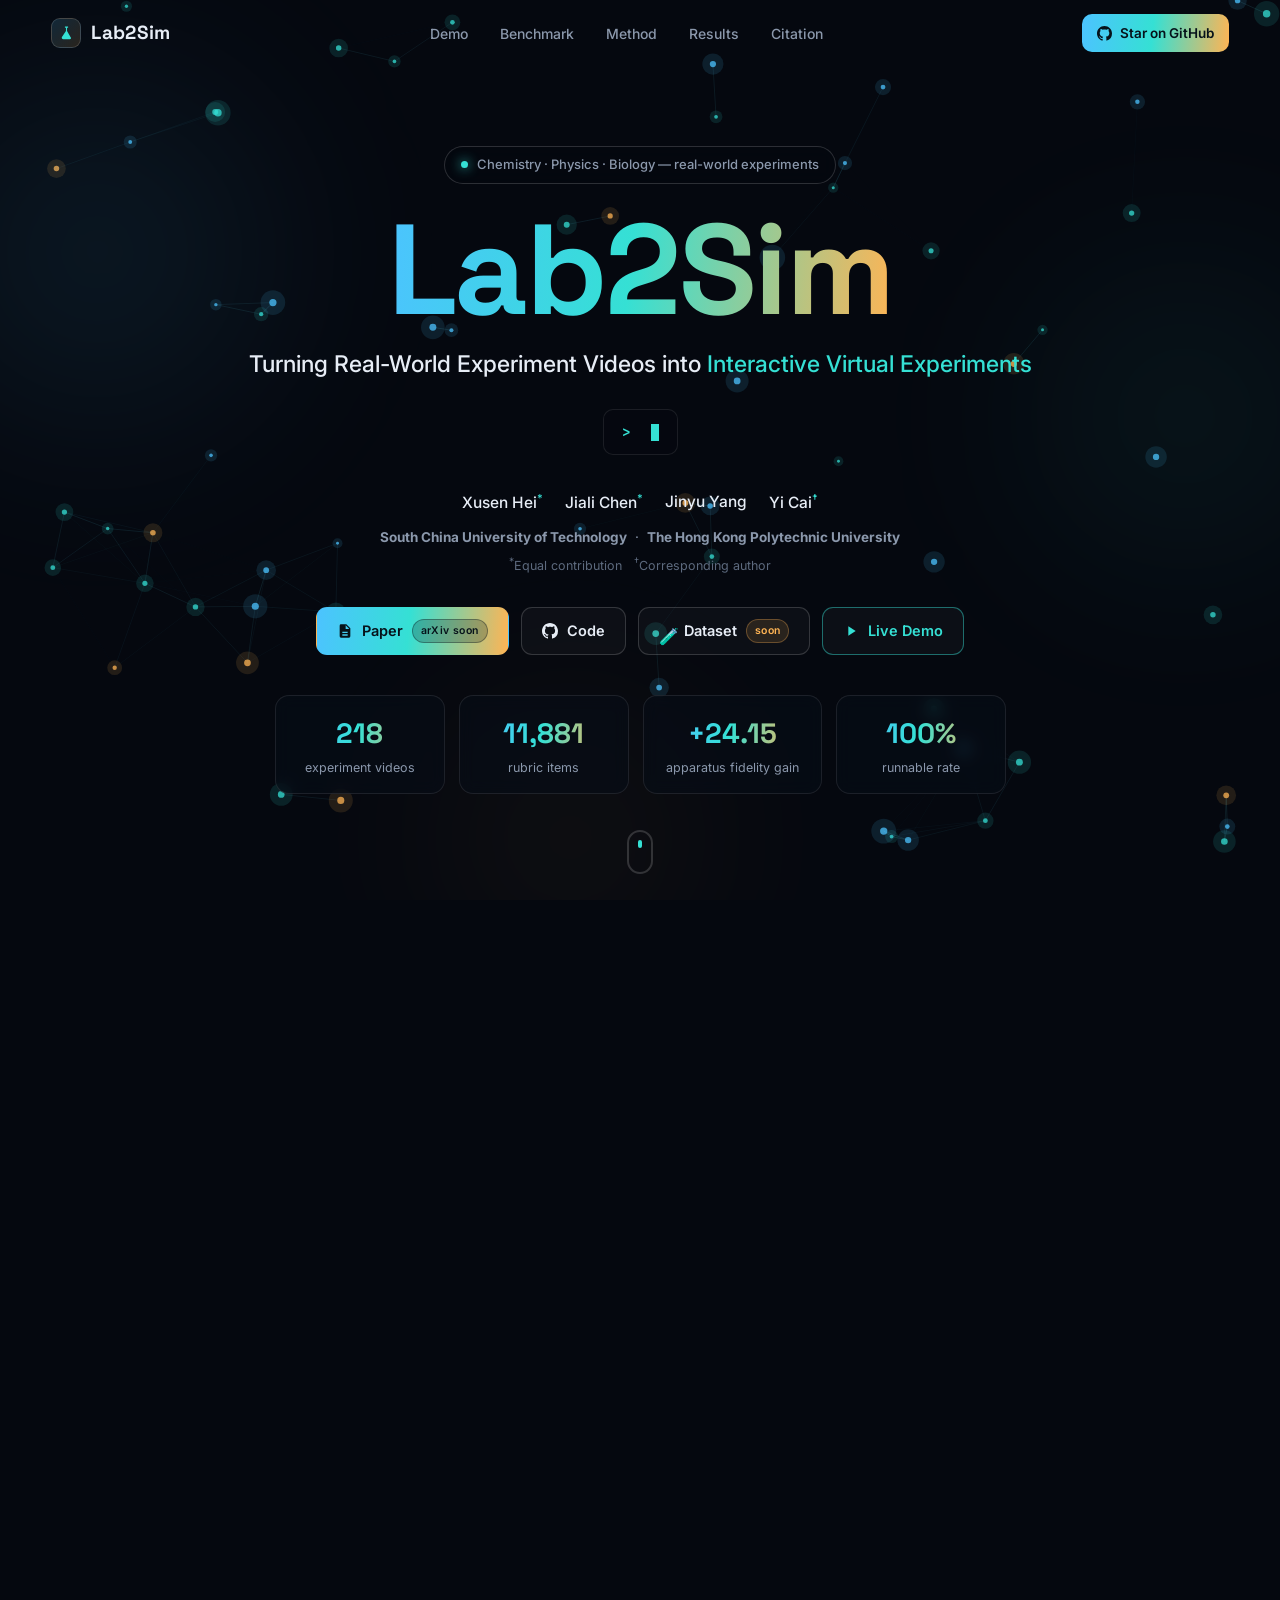
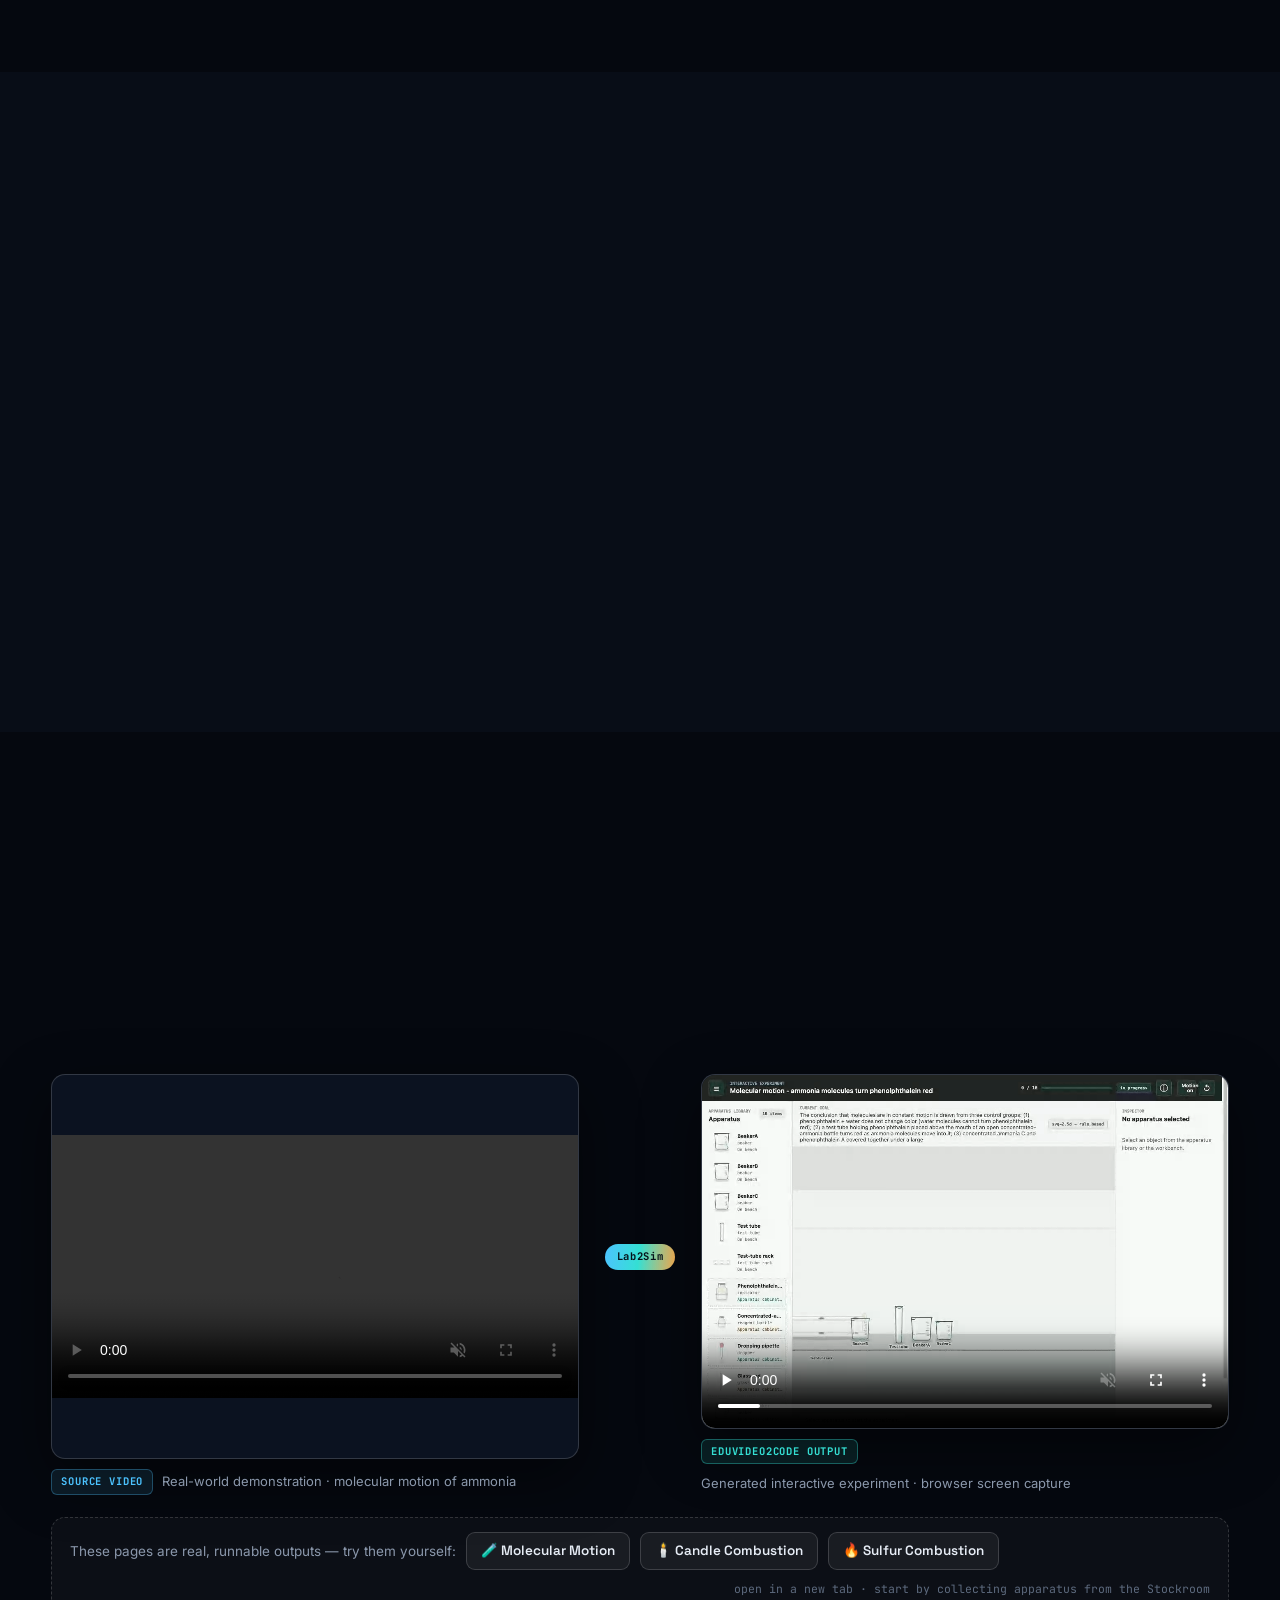
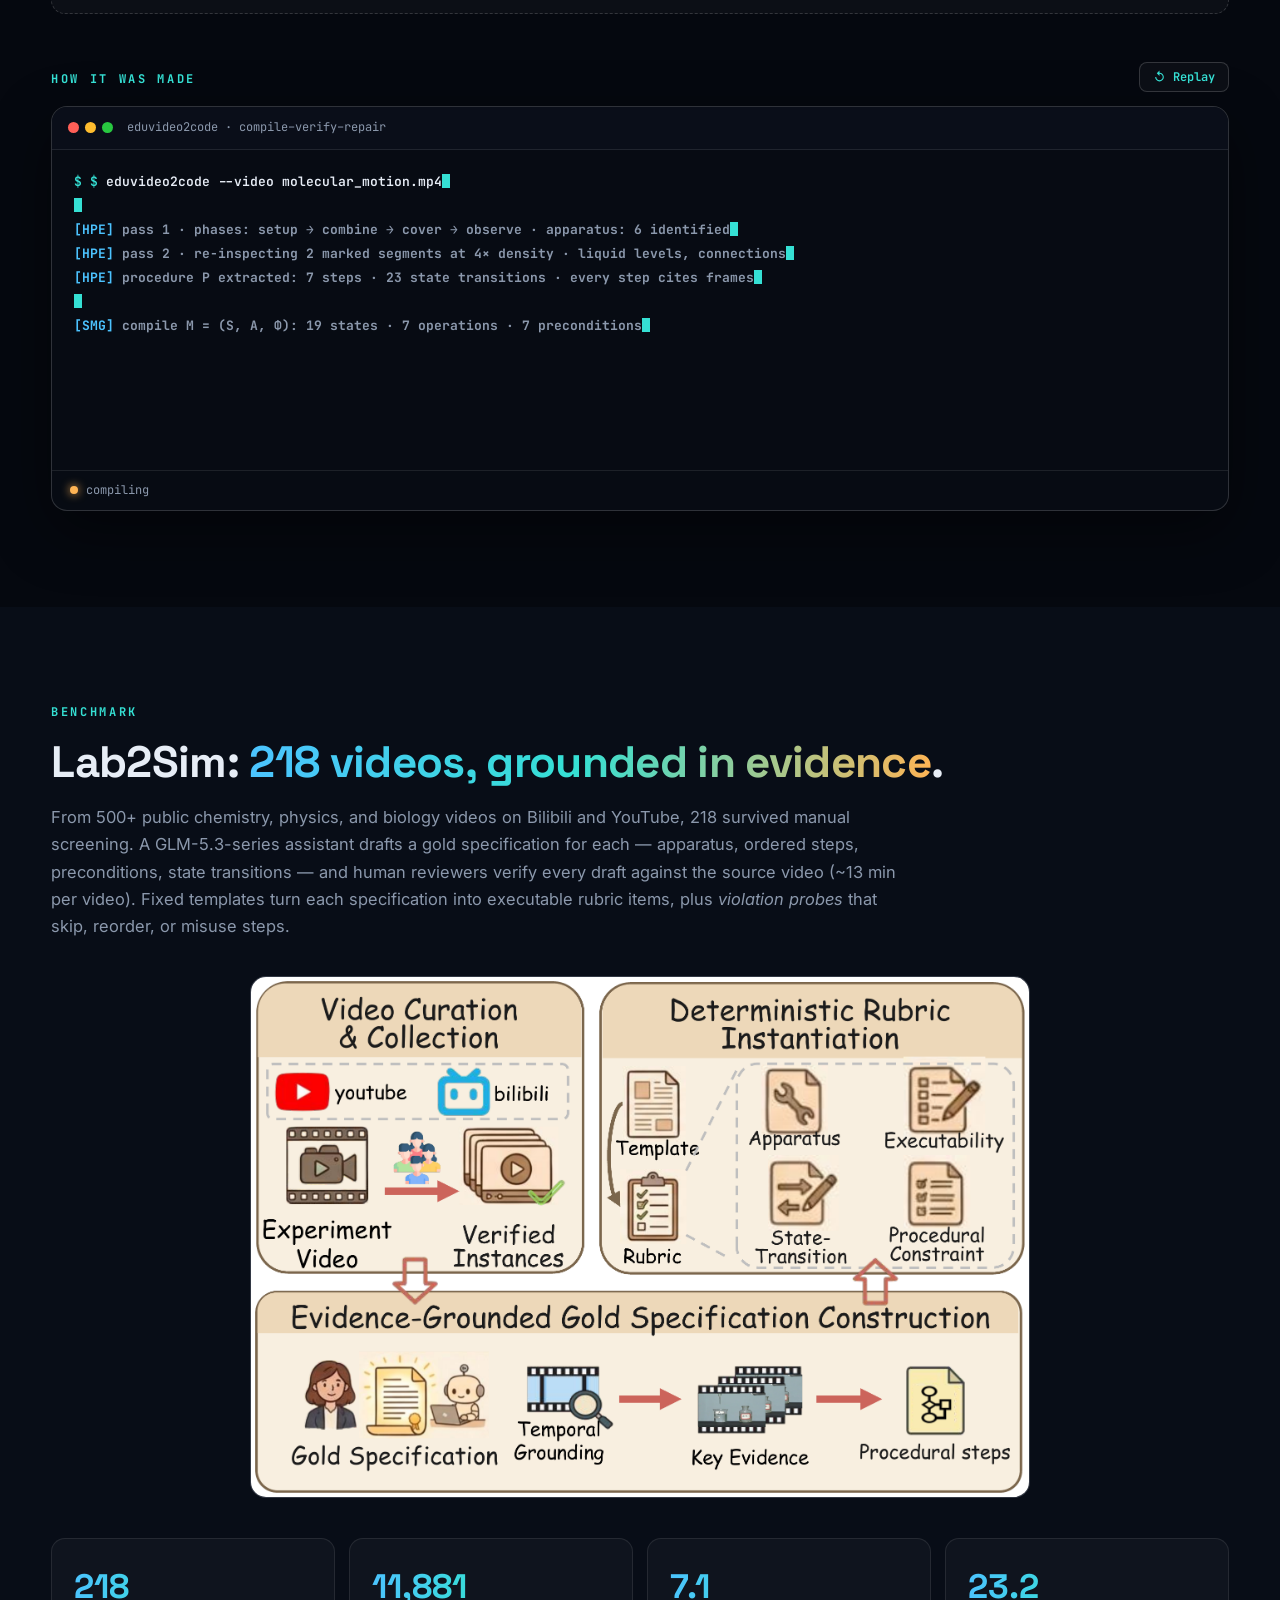
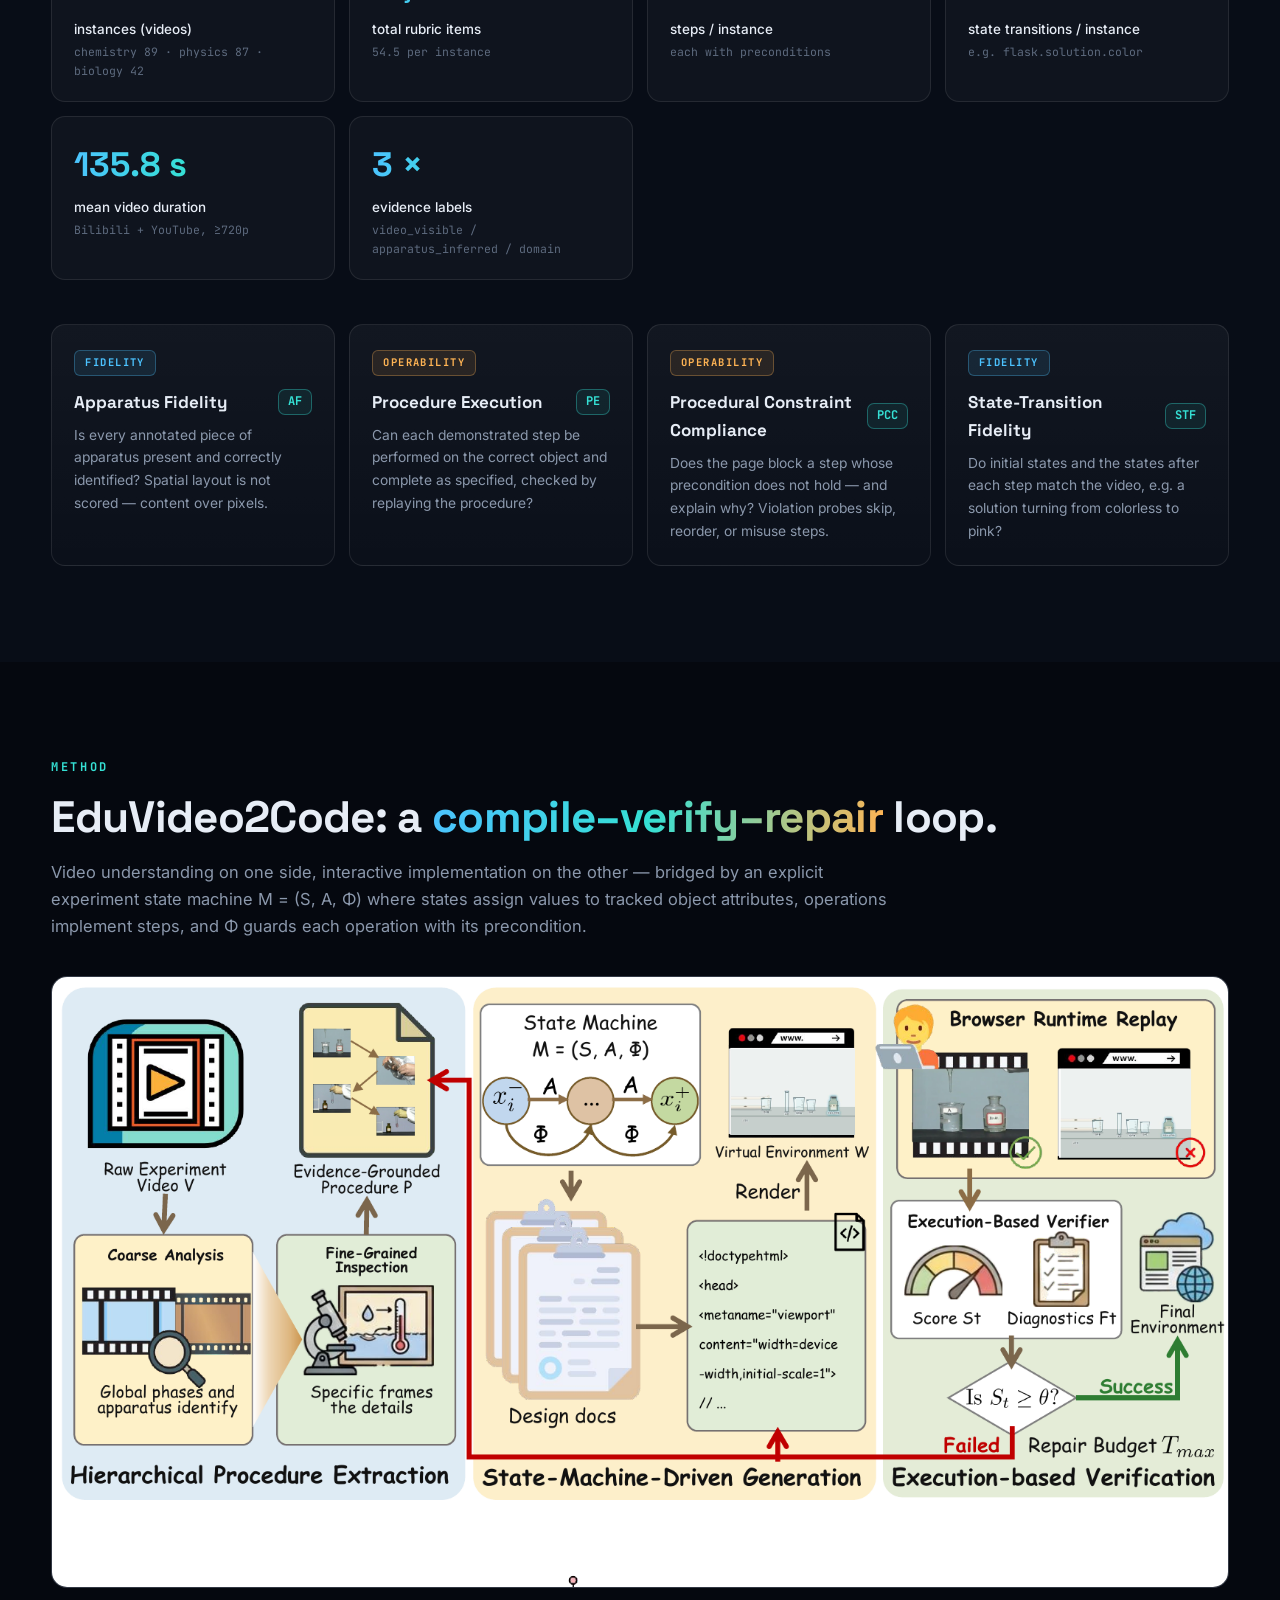
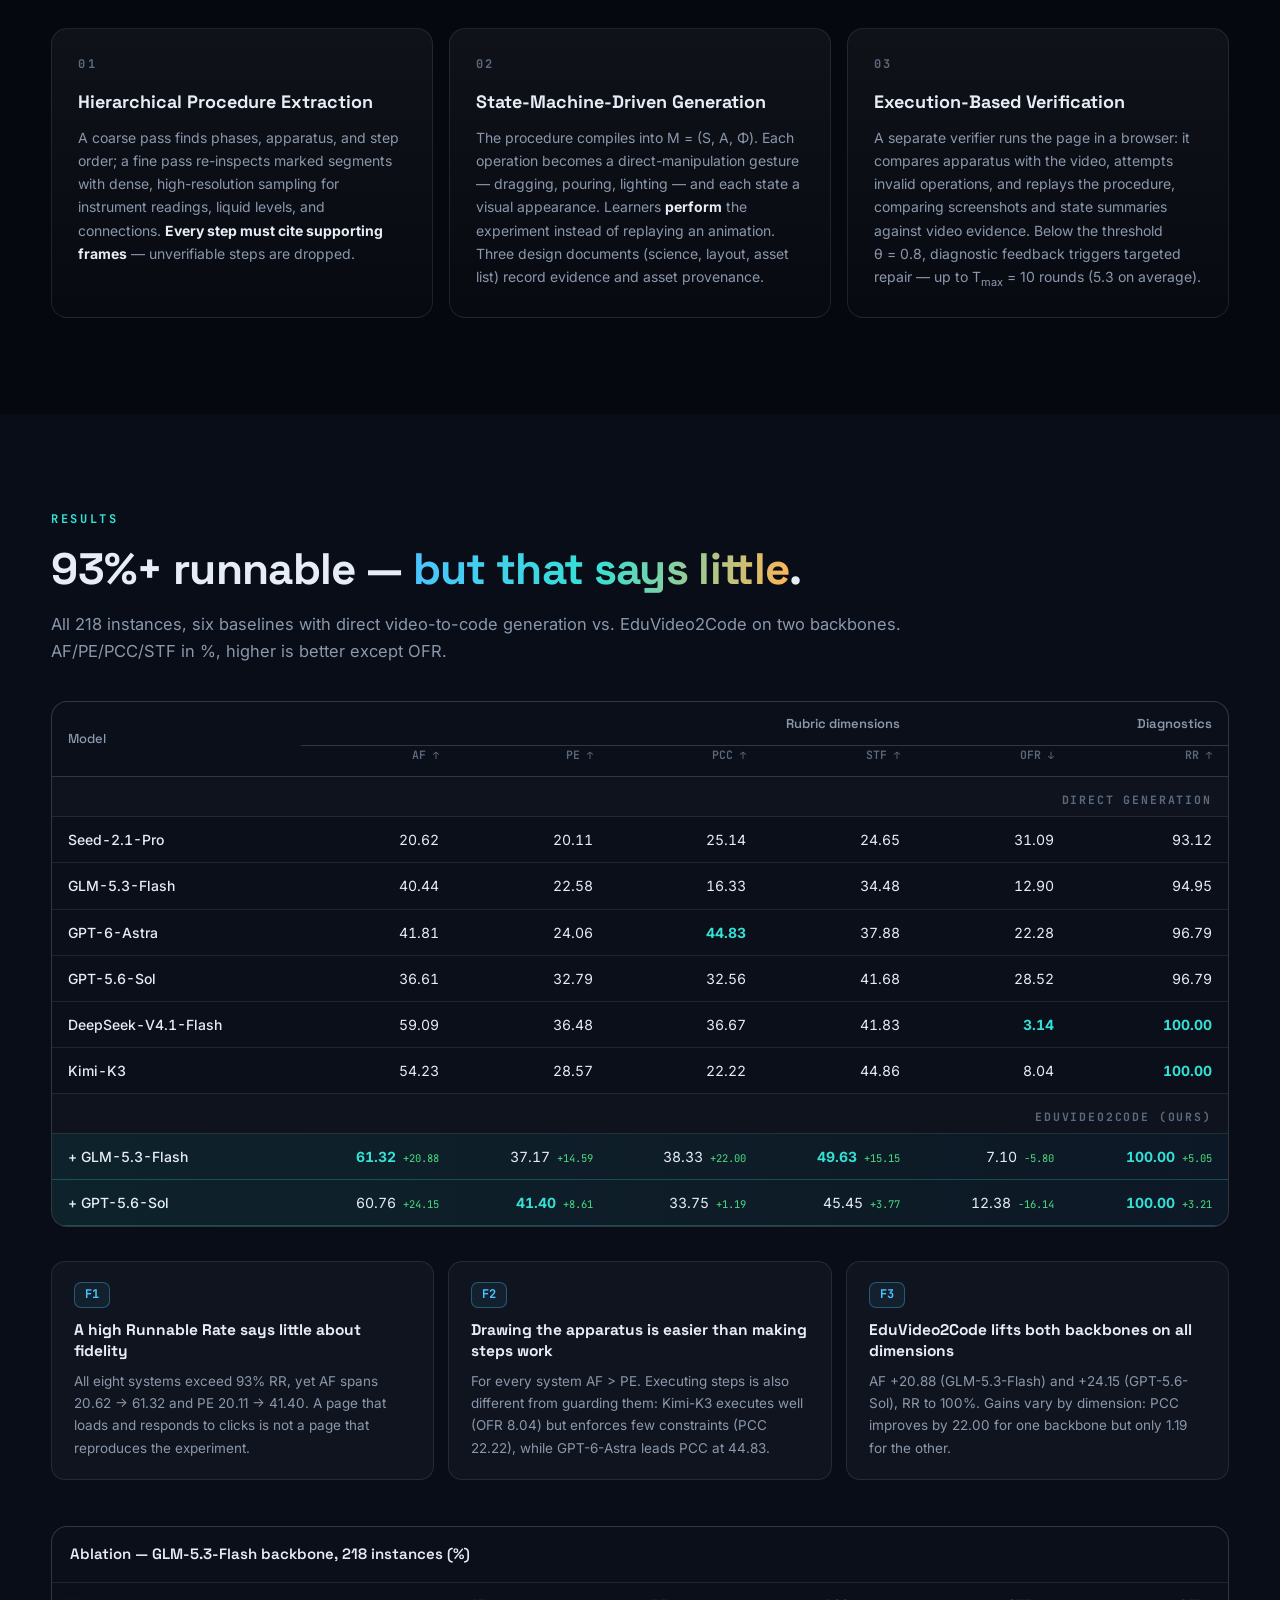
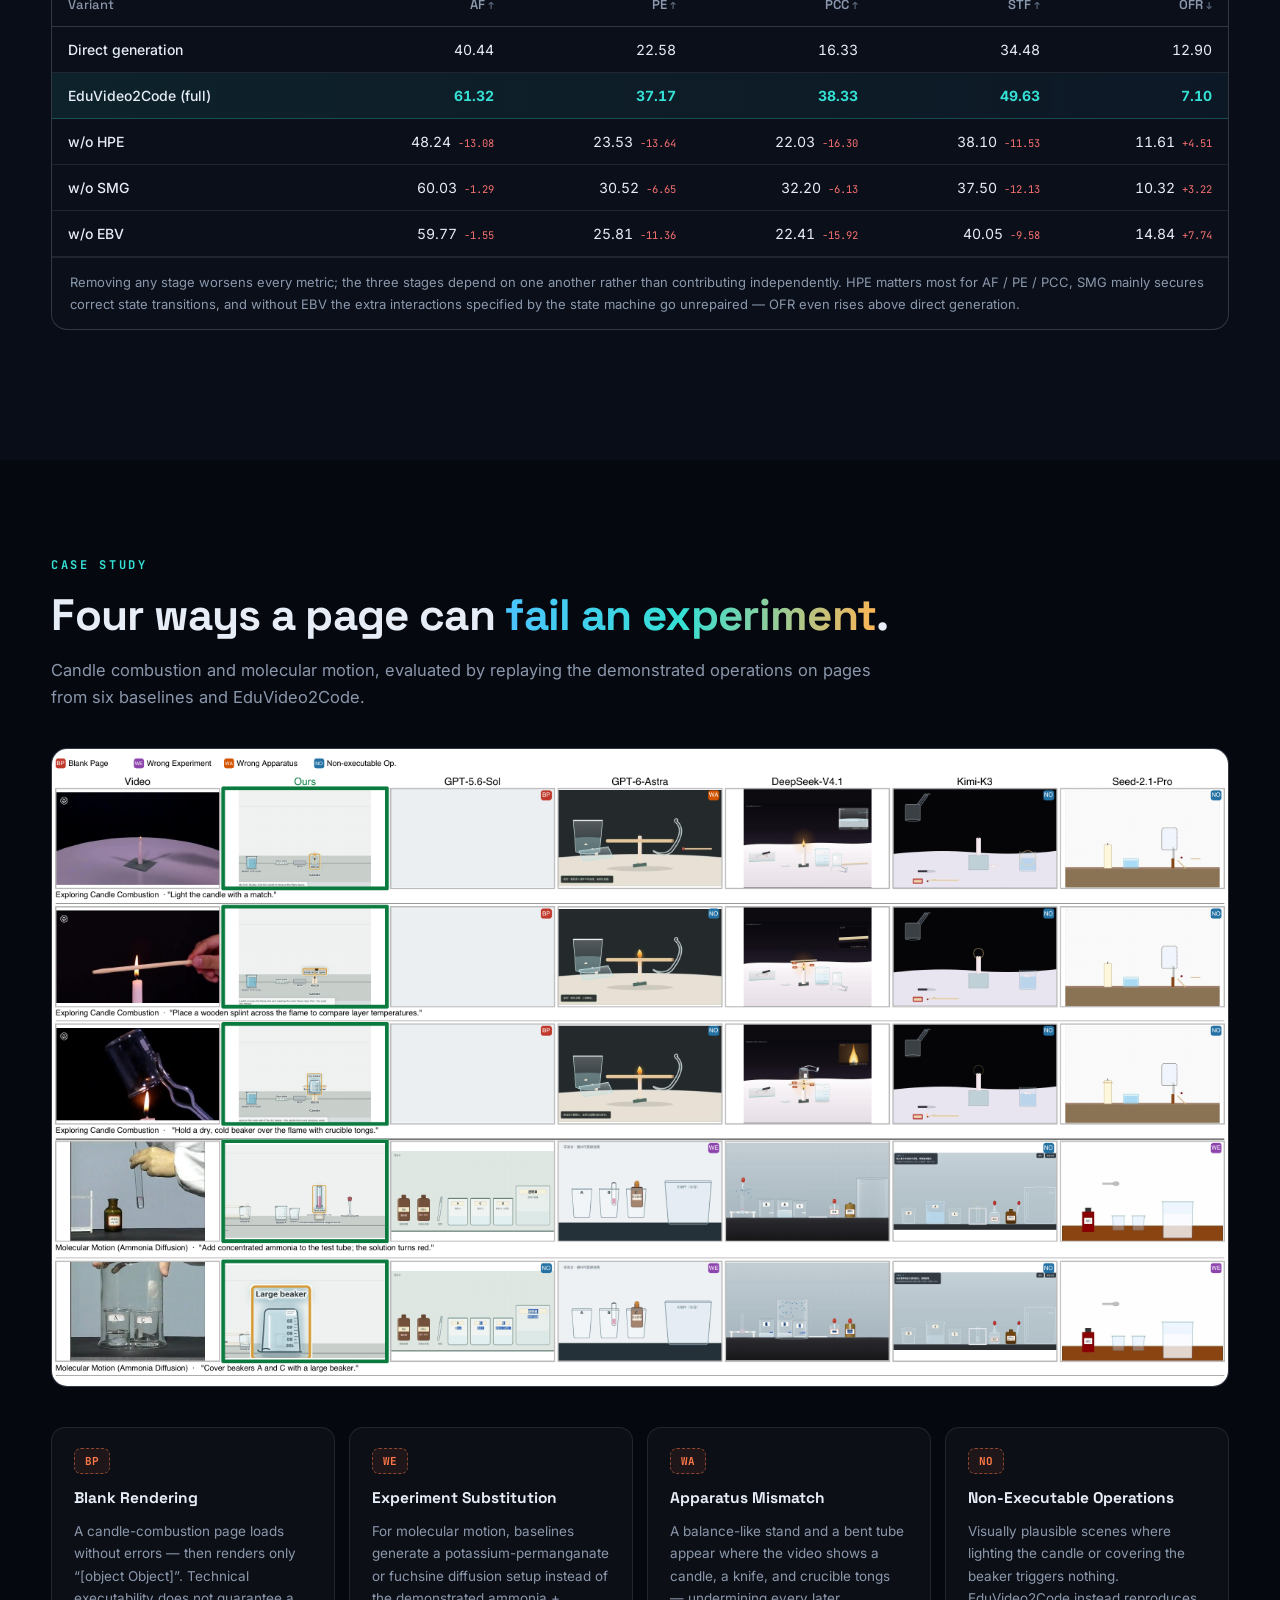
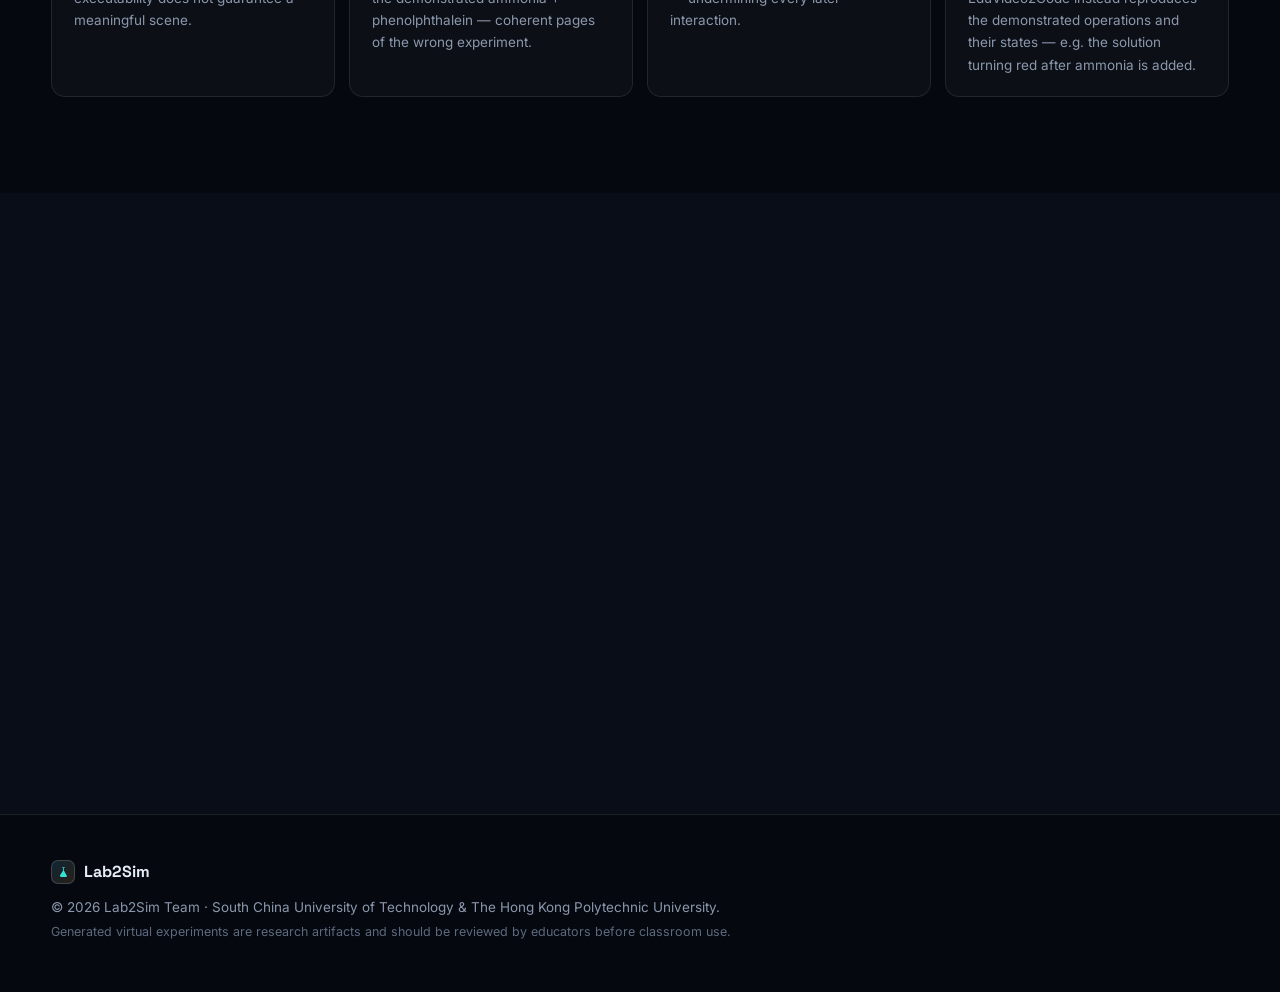
==== index.html @ 97305145 "Publish Lab2Sim project page" ====
<!DOCTYPE html>
<html lang="en">
<head>
  <meta charset="UTF-8" />
  <meta name="viewport" content="width=device-width, initial-scale=1.0" />
  <title>Lab2Sim: Turning Real-World Experiment Videos into Interactive Virtual Experiments</title>
  <meta name="description" content="Lab2Sim is a benchmark of 218 science experiment videos with evidence-grounded specifications and 11,881 rubric items. EduVideo2Code turns videos into interactive virtual experiments through hierarchical procedure extraction, state-machine-driven generation, and execution-based verification." />
  <meta property="og:title" content="Lab2Sim: Turning Real-World Experiment Videos into Interactive Virtual Experiments" />
  <meta property="og:description" content="From watching to doing: compile experiment videos into interactive virtual experiments." />
  <meta property="og:image" content="static/images/teaser.png" />
  <meta name="theme-color" content="#05080f" />
  <link rel="icon" href="data:image/svg+xml,%3Csvg xmlns='http://www.w3.org/2000/svg' viewBox='0 0 32 32'%3E%3Cpath fill='%2335e0d4' d='M13 3h6v2h-2v6.2l7.6 13.4A3 3 0 0 1 22 27H10a3 3 0 0 1-2.6-4.4L15 11.2V5h-2V3z'/%3E%3Ccircle cx='12.5' cy='21' r='1.6' fill='%23101420'/%3E%3Ccircle cx='18' cy='23' r='1.2' fill='%23101420'/%3E%3Ccircle cx='16' cy='18.5' r='.9' fill='%23101420'/%3E%3C/svg%3E" />
  <link rel="preconnect" href="https://fonts.googleapis.com" />
  <link rel="preconnect" href="https://fonts.gstatic.com" crossorigin />
  <link href="https://fonts.googleapis.com/css2?family=Inter:wght@400;500;600;700&family=JetBrains+Mono:wght@400;500;700&family=Space+Grotesk:wght@500;600;700&display=swap" rel="stylesheet" />
  <link rel="stylesheet" href="static/css/style.css?v=1" />
</head>
<body>
  <div class="scroll-progress" id="scrollProgress"></div>

  <!-- ============ NAV ============ -->
  <nav class="nav" id="nav">
    <a class="nav-brand" href="#top">
      <span class="brand-mark" aria-hidden="true">
        <svg viewBox="0 0 32 32"><path fill="currentColor" d="M13 3h6v2h-2v6.2l7.6 13.4A3 3 0 0 1 22 27H10a3 3 0 0 1-2.6-4.4L15 11.2V5h-2V3z"/></svg>
      </span>
      Lab2Sim
    </a>
    <div class="nav-links">
      <a href="#demo">Demo</a>
      <a href="#benchmark">Benchmark</a>
      <a href="#method">Method</a>
      <a href="#results">Results</a>
      <a href="#citation">Citation</a>
    </div>
    <a class="nav-cta" href="https://github.com/black1948/lab2sim" target="_blank" rel="noopener">
      <svg viewBox="0 0 16 16" aria-hidden="true"><path fill="currentColor" d="M8 0C3.58 0 0 3.58 0 8c0 3.54 2.29 6.53 5.47 7.59.4.07.55-.17.55-.38 0-.19-.01-.82-.01-1.49-2.01.37-2.53-.49-2.69-.94-.09-.23-.48-.94-.82-1.13-.28-.15-.68-.52-.01-.53.63-.01 1.08.58 1.23.82.72 1.21 1.87.87 2.33.66.07-.52.28-.87.51-1.07-1.78-.2-3.64-.89-3.64-3.95 0-.87.31-1.59.82-2.15-.08-.2-.36-1.02.08-2.12 0 0 .67-.21 2.2.82.64-.18 1.32-.27 2-.27.68 0 1.36.09 2 .27 1.53-1.04 2.2-.82 2.2-.82.44 1.1.16 1.92.08 2.12.51.56.82 1.27.82 2.15 0 3.07-1.87 3.75-3.65 3.95.29.25.54.73.54 1.48 0 1.07-.01 1.93-.01 2.2 0 .21.15.46.55.38A8.013 8.013 0 0016 8c0-4.42-3.58-8-8-8z"/></svg>
      Star on GitHub
    </a>
  </nav>

  <!-- ============ HERO ============ -->
  <header class="hero" id="top">
    <canvas id="heroCanvas" aria-hidden="true"></canvas>
    <div class="aurora" aria-hidden="true"><i></i><i></i><i></i></div>

    <div class="hero-inner">
      <div class="hero-badge reveal">
        <span class="badge-dot"></span>
        Chemistry · Physics · Biology — real-world experiments
      </div>

      <h1 class="hero-title reveal">
        <span class="grad-text">Lab2Sim</span>
      </h1>
      <p class="hero-subtitle reveal">
        Turning Real-World Experiment Videos into
        <span class="hl">Interactive Virtual Experiments</span>
      </p>

      <div class="hero-typer reveal" aria-live="polite">
        <span class="typer-prompt">&gt;</span>
        <span id="typer"></span><span class="caret"></span>
      </div>

      <div class="authors reveal">
        <span>Xusen Hei<sup>*</sup></span>
        <span>Jiali Chen<sup>*</sup></span>
        <span>Jinyu Yang</span>
        <span>Yi Cai<sup>†</sup></span>
      </div>
      <div class="affil reveal">
        <span><b>South China University of Technology</b> &nbsp;·&nbsp; <b>The Hong Kong Polytechnic University</b></span>
        <span class="notes"><sup>*</sup>Equal contribution &nbsp; <sup>†</sup>Corresponding author</span>
      </div>

      <div class="hero-buttons reveal">
        <!-- TODO: replace href="#" with the arXiv abs link once published -->
        <a class="btn btn-primary" href="#" target="_blank" rel="noopener">
          <svg viewBox="0 0 24 24" aria-hidden="true"><path fill="currentColor" d="M14 2H6a2 2 0 0 0-2 2v16a2 2 0 0 0 2 2h12a2 2 0 0 0 2-2V8l-6-6zm-1 7V3.5L18.5 9H13zM8 13h8v2H8v-2zm0 4h8v2H8v-2z"/></svg>
          Paper <span class="chip-soon">arXiv soon</span>
        </a>
        <a class="btn" href="https://github.com/black1948/lab2sim" target="_blank" rel="noopener">
          <svg viewBox="0 0 16 16" aria-hidden="true"><path fill="currentColor" d="M8 0C3.58 0 0 3.58 0 8c0 3.54 2.29 6.53 5.47 7.59.4.07.55-.17.55-.38 0-.19-.01-.82-.01-1.49-2.01.37-2.53-.49-2.69-.94-.09-.23-.48-.94-.82-1.13-.28-.15-.68-.52-.01-.53.63-.01 1.08.58 1.23.82.72 1.21 1.87.87 2.33.66.07-.52.28-.87.51-1.07-1.78-.2-3.64-.89-3.64-3.95 0-.87.31-1.59.82-2.15-.08-.2-.36-1.02.08-2.12 0 0 .67-.21 2.2.82.64-.18 1.32-.27 2-.27.68 0 1.36.09 2 .27 1.53-1.04 2.2-.82 2.2-.82.44 1.1.16 1.92.08 2.12.51.56.82 1.27.82 2.15 0 3.07-1.87 3.75-3.65 3.95.29.25.54.73.54 1.48 0 1.07-.01 1.93-.01 2.2 0 .21.15.46.55.38A8.013 8.013 0 0016 8c0-4.42-3.58-8-8-8z"/></svg>
          Code
        </a>
        <!-- TODO: replace href="#" with the dataset (HuggingFace / GitHub) URL -->
        <a class="btn" href="#" target="_blank" rel="noopener">
          <span class="emoji" aria-hidden="true">🧪</span>
          Dataset <span class="chip-soon">soon</span>
        </a>
        <a class="btn btn-demo" href="#demo">
          <svg viewBox="0 0 24 24" aria-hidden="true"><path fill="currentColor" d="M8 5v14l11-7z"/></svg>
          Live Demo
        </a>
      </div>

      <div class="hero-stats reveal">
        <div class="hstat"><b class="count" data-count="218">0</b><span>experiment videos</span></div>
        <div class="hstat"><b class="count" data-count="11881" data-format="comma">0</b><span>rubric items</span></div>
        <div class="hstat"><b class="count" data-count="24.15" data-decimals="2" data-prefix="+">0</b><span>apparatus fidelity gain</span></div>
        <div class="hstat"><b class="count" data-count="100" data-suffix="%">0</b><span>runnable rate</span></div>
      </div>
    </div>

    <a class="scroll-hint" href="#teaser" aria-label="Scroll down"><span></span></a>
  </header>

  <!-- ============ TEASER ============ -->
  <section class="section teaser-section" id="teaser">
    <div class="container">
      <div class="teaser-frame reveal tilt">
        <div class="scanline" aria-hidden="true"></div>
        <img src="static/images/teaser.png" alt="Motivating example: converting an experiment video into an interactive virtual experiment" loading="eager" />
        <div class="corner tl"></div><div class="corner tr"></div><div class="corner bl"></div><div class="corner br"></div>
      </div>
      <p class="caption reveal">From <b>watching</b> to <b>doing</b>: a real experiment video is compiled into a browser-based virtual experiment that reproduces the apparatus, enforces step preconditions, and re-plays the observed state transitions.</p>
    </div>
  </section>

  <!-- ============ ABSTRACT ============ -->
  <section class="section" id="abstract">
    <div class="container narrow">
      <div class="eyebrow reveal">Abstract</div>
      <h2 class="section-title reveal">Runnable pages are easy. <span class="grad-text">Faithful experiments are not.</span></h2>
      <p class="lead reveal">
        Science experiment videos demonstrate how experiments are performed, but offer no direct interaction for learners.
        Turning them into virtual experiments requires not only reproducing the observed apparatus and state changes, but also
        enforcing the preconditions governing each operation. We introduce <b>Lab2Sim</b>, a benchmark of
        <b>218 science experiment videos</b> with evidence-grounded specifications and <b>11,881 rubric items</b>.
      </p>
      <p class="lead reveal">
        To address this task, we propose <b>EduVideo2Code</b>, which extracts experimental procedures hierarchically, encodes
        them as explicit <em>state machines</em> to guide code generation, and refines the resulting pages through
        <em>execution-based verification</em>. Existing multimodal models readily generate runnable pages — yet no model reaches
        60% apparatus fidelity. EduVideo2Code consistently improves all four evaluation dimensions across two backbone models,
        with apparatus fidelity gains of up to <b>24.15 points</b>.
      </p>
    </div>
  </section>

  <!-- ============ LIVE DEMO ============ -->
  <section class="section" id="demo">
    <div class="container">
      <div class="eyebrow reveal">Demo</div>
      <h2 class="section-title reveal">One video in — <span class="grad-text">a working experiment out</span>.</h2>
      <p class="section-sub reveal">
        <b>Left:</b> the original “molecular motion” demonstration video from the benchmark.
        <b>Right:</b> the virtual experiment EduVideo2Code generates from it — every operation is performed live in the
        browser: drawing phenolphthalein with the pipette, dripping, stirring, pouring, and the solution finally
        <b>turning red</b> above the concentrated-ammonia bottle, exactly as in the video.
      </p>

      <div class="video-duo reveal">
        <figure class="video-card">
          <div class="video-frame">
            <video src="static/videos/original.mp4" controls muted loop playsinline preload="metadata"></video>
          </div>
          <figcaption><span class="v-tag src">source video</span> Real-world demonstration · molecular motion of ammonia</figcaption>
        </figure>
        <div class="duo-arrow" aria-hidden="true">
          <span class="duo-core">Lab2Sim</span>
          <svg viewBox="0 0 24 24"><path fill="currentColor" d="M4 12h14m0 0l-5-5m5 5l-5 5"/></svg>
        </div>
        <figure class="video-card">
          <div class="video-frame">
            <video src="static/videos/simulation.webm" controls muted loop playsinline preload="metadata"></video>
          </div>
          <figcaption><span class="v-tag gen">EduVideo2Code output</span> Generated interactive experiment · browser screen capture</figcaption>
        </figure>
      </div>

      <div class="try-row reveal">
        <span class="try-label">These pages are real, runnable outputs — try them yourself:</span>
        <a href="demos/molecular-motion/index.html" target="_blank" rel="noopener">🧪 Molecular Motion</a>
        <a href="demos/candle-combustion/index.html" target="_blank" rel="noopener">🕯️ Candle Combustion</a>
        <a href="demos/sulfur-combustion/index.html" target="_blank" rel="noopener">🔥 Sulfur Combustion</a>
        <span class="try-note">open in a new tab · start by collecting apparatus from the Stockroom</span>
      </div>

      <div class="pipeline reveal">
        <div class="pipe-head">
          <div class="eyebrow">How it was made</div>
          <button class="replay" id="pipeReplay" type="button" aria-label="Replay">
            <svg viewBox="0 0 24 24" aria-hidden="true"><path fill="currentColor" d="M12 5V1L7 6l5 5V7c3.31 0 6 2.69 6 6s-2.69 6-6 6-6-2.69-6-6H4c0 4.42 3.58 8 8 8s8-3.58 8-8-3.58-8-8-8z"/></svg>
            Replay
          </button>
        </div>
        <div class="terminal">
          <div class="term-head">
            <span class="dots"><i></i><i></i><i></i></span>
            <span class="term-title">eduvideo2code · compile–verify–repair</span>
          </div>
          <pre class="term-out" id="pipeOut"></pre>
          <div class="term-foot">
            <span><i class="led" id="pipeLed"></i><span id="pipeStatus">ready</span></span>
            <span id="pipeStats"></span>
          </div>
        </div>
      </div>
    </div>
  </section>

  <!-- ============ BENCHMARK ============ -->
  <section class="section" id="benchmark">
    <div class="container">
      <div class="eyebrow reveal">Benchmark</div>
      <h2 class="section-title reveal">Lab2Sim: <span class="grad-text">218 videos, grounded in evidence</span>.</h2>
      <p class="section-sub reveal">
        From 500+ public chemistry, physics, and biology videos on Bilibili and YouTube, 218 survived manual screening.
        A GLM-5.3-series assistant drafts a gold specification for each — apparatus, ordered steps, preconditions, state
        transitions — and human reviewers verify every draft against the source video (~13 min per video). Fixed templates
        turn each specification into executable rubric items, plus <em>violation probes</em> that skip, reorder, or misuse steps.
      </p>

      <div class="figure-card narrow reveal zoomable" data-full="static/images/bench.png" data-caption="Lab2Sim construction: videos are collected and screened, a gold specification grounded in video frames is built for each video, and fixed templates turn the specification into rubric items.">
        <img src="static/images/bench.png" alt="Lab2Sim benchmark construction pipeline" loading="lazy" />
        <span class="zoom-hint">Click to enlarge</span>
      </div>

      <div class="stat-grid">
        <div class="stat reveal spot"><b class="count" data-count="218">0</b><span>instances (videos)</span><i>chemistry 89 · physics 87 · biology 42</i></div>
        <div class="stat reveal spot"><b class="count" data-count="11881" data-format="comma">0</b><span>total rubric items</span><i>54.5 per instance</i></div>
        <div class="stat reveal spot"><b class="count" data-count="7.1" data-decimals="1">0</b><span>steps / instance</span><i>each with preconditions</i></div>
        <div class="stat reveal spot"><b class="count" data-count="23.2" data-decimals="1">0</b><span>state transitions / instance</span><i>e.g. flask.solution.color</i></div>
        <div class="stat reveal spot"><b class="count" data-count="135.8" data-decimals="1" data-suffix=" s">0</b><span>mean video duration</span><i>Bilibili + YouTube, ≥720p</i></div>
        <div class="stat reveal spot"><b class="count" data-count="3" data-suffix=" ×">0</b><span>evidence labels</span><i>video_visible / apparatus_inferred / domain</i></div>
      </div>

      <div class="dim-grid">
        <div class="dim reveal spot">
          <div class="dim-tag fidelity">fidelity</div>
          <h3>Apparatus Fidelity <span class="dim-abbr">AF</span></h3>
          <p>Is every annotated piece of apparatus present and correctly identified? Spatial layout is not scored — content over pixels.</p>
        </div>
        <div class="dim reveal spot">
          <div class="dim-tag operability">operability</div>
          <h3>Procedure Execution <span class="dim-abbr">PE</span></h3>
          <p>Can each demonstrated step be performed on the correct object and complete as specified, checked by replaying the procedure?</p>
        </div>
        <div class="dim reveal spot">
          <div class="dim-tag operability">operability</div>
          <h3>Procedural Constraint Compliance <span class="dim-abbr">PCC</span></h3>
          <p>Does the page block a step whose precondition does not hold — and explain why? Violation probes skip, reorder, or misuse steps.</p>
        </div>
        <div class="dim reveal spot">
          <div class="dim-tag fidelity">fidelity</div>
          <h3>State-Transition Fidelity <span class="dim-abbr">STF</span></h3>
          <p>Do initial states and the states after each step match the video, e.g. a solution turning from colorless to pink?</p>
        </div>
      </div>
    </div>
  </section>

  <!-- ============ METHOD ============ -->
  <section class="section" id="method">
    <div class="container">
      <div class="eyebrow reveal">Method</div>
      <h2 class="section-title reveal">EduVideo2Code: a <span class="grad-text">compile–verify–repair</span> loop.</h2>
      <p class="section-sub reveal">
        Video understanding on one side, interactive implementation on the other — bridged by an explicit experiment state machine
        M&nbsp;=&nbsp;(S,&nbsp;A,&nbsp;Φ) where states assign values to tracked object attributes, operations implement steps, and Φ guards each operation with its precondition.
      </p>

      <div class="figure-card reveal zoomable" data-full="static/images/method.png" data-caption="EduVideo2Code overview: HPE extracts an evidence-grounded procedure P from the video; SMG compiles P into a state machine M and generates the page; EBV runs the page in a browser and triggers targeted repair until acceptance or budget exhaustion.">
        <img src="static/images/method.png" alt="EduVideo2Code architecture" loading="lazy" />
        <span class="zoom-hint">Click to enlarge</span>
      </div>

      <div class="pillars">
        <div class="pillar reveal spot">
          <div class="pillar-num">01</div>
          <h3>Hierarchical Procedure Extraction</h3>
          <p>A coarse pass finds phases, apparatus, and step order; a fine pass re-inspects marked segments with dense, high-resolution sampling for instrument readings, liquid levels, and connections. <b>Every step must cite supporting frames</b> — unverifiable steps are dropped.</p>
        </div>
        <div class="pillar reveal spot">
          <div class="pillar-num">02</div>
          <h3>State-Machine-Driven Generation</h3>
          <p>The procedure compiles into M&nbsp;=&nbsp;(S,&nbsp;A,&nbsp;Φ). Each operation becomes a direct-manipulation gesture — dragging, pouring, lighting — and each state a visual appearance. Learners <b>perform</b> the experiment instead of replaying an animation. Three design documents (science, layout, asset list) record evidence and asset provenance.</p>
        </div>
        <div class="pillar reveal spot">
          <div class="pillar-num">03</div>
          <h3>Execution-Based Verification</h3>
          <p>A separate verifier runs the page in a browser: it compares apparatus with the video, attempts invalid operations, and replays the procedure, comparing screenshots and state summaries against video evidence. Below the threshold θ&nbsp;=&nbsp;0.8, diagnostic feedback triggers targeted repair — up to T<sub>max</sub>&nbsp;=&nbsp;10 rounds (5.3 on average).</p>
        </div>
      </div>
    </div>
  </section>

  <!-- ============ RESULTS ============ -->
  <section class="section" id="results">
    <div class="container">
      <div class="eyebrow reveal">Results</div>
      <h2 class="section-title reveal">93%+ runnable — <span class="grad-text">but that says little</span>.</h2>
      <p class="section-sub reveal">All 218 instances, six baselines with direct video-to-code generation vs. EduVideo2Code on two backbones. AF/PE/PCC/STF in %, higher is better except OFR.</p>

      <div class="table-card reveal">
        <div class="table-scroll">
          <table class="results-table">
            <thead>
              <tr>
                <th class="tl" rowspan="2">Model</th>
                <th colspan="4">Rubric dimensions</th>
                <th colspan="2">Diagnostics</th>
              </tr>
              <tr class="sub-head">
                <th>AF <span class="arr">↑</span></th><th>PE <span class="arr">↑</span></th><th>PCC <span class="arr">↑</span></th><th>STF <span class="arr">↑</span></th><th>OFR <span class="arr">↓</span></th><th>RR <span class="arr">↑</span></th>
              </tr>
            </thead>
            <tbody>
              <tr class="group"><td colspan="7">Direct generation</td></tr>
              <tr><td class="tl">Seed-2.1-Pro</td><td>20.62</td><td>20.11</td><td>25.14</td><td>24.65</td><td>31.09</td><td>93.12</td></tr>
              <tr><td class="tl">GLM-5.3-Flash</td><td>40.44</td><td>22.58</td><td>16.33</td><td>34.48</td><td>12.90</td><td>94.95</td></tr>
              <tr><td class="tl">GPT-6-Astra</td><td>41.81</td><td>24.06</td><td><b>44.83</b></td><td>37.88</td><td>22.28</td><td>96.79</td></tr>
              <tr><td class="tl">GPT-5.6-Sol</td><td>36.61</td><td>32.79</td><td>32.56</td><td>41.68</td><td>28.52</td><td>96.79</td></tr>
              <tr><td class="tl">DeepSeek-V4.1-Flash</td><td>59.09</td><td>36.48</td><td>36.67</td><td>41.83</td><td><b>3.14</b></td><td><b>100.00</b></td></tr>
              <tr><td class="tl">Kimi-K3</td><td>54.23</td><td>28.57</td><td>22.22</td><td>44.86</td><td>8.04</td><td><b>100.00</b></td></tr>
              <tr class="group"><td colspan="7">EduVideo2Code (ours)</td></tr>
              <tr class="ours"><td class="tl">+ GLM-5.3-Flash</td><td><b>61.32</b><i class="delta up">+20.88</i></td><td>37.17<i class="delta up">+14.59</i></td><td>38.33<i class="delta up">+22.00</i></td><td><b>49.63</b><i class="delta up">+15.15</i></td><td>7.10<i class="delta up">−5.80</i></td><td><b>100.00</b><i class="delta up">+5.05</i></td></tr>
              <tr class="ours"><td class="tl">+ GPT-5.6-Sol</td><td>60.76<i class="delta up">+24.15</i></td><td><b>41.40</b><i class="delta up">+8.61</i></td><td>33.75<i class="delta up">+1.19</i></td><td>45.45<i class="delta up">+3.77</i></td><td>12.38<i class="delta up">−16.14</i></td><td><b>100.00</b><i class="delta up">+3.21</i></td></tr>
            </tbody>
          </table>
        </div>
      </div>

      <div class="findings">
        <div class="finding reveal spot">
          <div class="f-num">F1</div>
          <h4>A high Runnable Rate says little about fidelity</h4>
          <p>All eight systems exceed 93% RR, yet AF spans 20.62 → 61.32 and PE 20.11 → 41.40. A page that loads and responds to clicks is not a page that reproduces the experiment.</p>
        </div>
        <div class="finding reveal spot">
          <div class="f-num">F2</div>
          <h4>Drawing the apparatus is easier than making steps work</h4>
          <p>For every system AF&nbsp;&gt;&nbsp;PE. Executing steps is also different from guarding them: Kimi-K3 executes well (OFR 8.04) but enforces few constraints (PCC 22.22), while GPT-6-Astra leads PCC at 44.83.</p>
        </div>
        <div class="finding reveal spot">
          <div class="f-num">F3</div>
          <h4>EduVideo2Code lifts both backbones on all dimensions</h4>
          <p>AF +20.88 (GLM-5.3-Flash) and +24.15 (GPT-5.6-Sol), RR to 100%. Gains vary by dimension: PCC improves by 22.00 for one backbone but only 1.19 for the other.</p>
        </div>
      </div>

      <div class="table-card slim reveal">
        <div class="table-title">Ablation — GLM-5.3-Flash backbone, 218 instances (%)</div>
        <div class="table-scroll">
          <table class="results-table">
            <thead>
              <tr><th class="tl">Variant</th><th>AF <span class="arr">↑</span></th><th>PE <span class="arr">↑</span></th><th>PCC <span class="arr">↑</span></th><th>STF <span class="arr">↑</span></th><th>OFR <span class="arr">↓</span></th></tr>
            </thead>
            <tbody>
              <tr><td class="tl">Direct generation</td><td>40.44</td><td>22.58</td><td>16.33</td><td>34.48</td><td>12.90</td></tr>
              <tr class="ours"><td class="tl">EduVideo2Code (full)</td><td><b>61.32</b></td><td><b>37.17</b></td><td><b>38.33</b></td><td><b>49.63</b></td><td><b>7.10</b></td></tr>
              <tr><td class="tl">w/o HPE</td><td>48.24<i class="delta down">−13.08</i></td><td>23.53<i class="delta down">−13.64</i></td><td>22.03<i class="delta down">−16.30</i></td><td>38.10<i class="delta down">−11.53</i></td><td>11.61<i class="delta down">+4.51</i></td></tr>
              <tr><td class="tl">w/o SMG</td><td>60.03<i class="delta down">−1.29</i></td><td>30.52<i class="delta down">−6.65</i></td><td>32.20<i class="delta down">−6.13</i></td><td>37.50<i class="delta down">−12.13</i></td><td>10.32<i class="delta down">+3.22</i></td></tr>
              <tr><td class="tl">w/o EBV</td><td>59.77<i class="delta down">−1.55</i></td><td>25.81<i class="delta down">−11.36</i></td><td>22.41<i class="delta down">−15.92</i></td><td>40.05<i class="delta down">−9.58</i></td><td>14.84<i class="delta down">+7.74</i></td></tr>
            </tbody>
          </table>
        </div>
        <p class="table-note">Removing any stage worsens every metric; the three stages depend on one another rather than contributing independently. HPE matters most for AF / PE / PCC, SMG mainly secures correct state transitions, and without EBV the extra interactions specified by the state machine go unrepaired — OFR even rises above direct generation.</p>
      </div>
    </div>
  </section>

  <!-- ============ CASE STUDY ============ -->
  <section class="section" id="cases">
    <div class="container">
      <div class="eyebrow reveal">Case Study</div>
      <h2 class="section-title reveal">Four ways a page can <span class="grad-text">fail an experiment</span>.</h2>
      <p class="section-sub reveal">Candle combustion and molecular motion, evaluated by replaying the demonstrated operations on pages from six baselines and EduVideo2Code.</p>

      <div class="figure-card reveal zoomable" data-full="static/images/case_study.png" data-caption="Qualitative comparison on two Lab2Sim experiments. Each row shows a key step of the reference video and the state reached in the generated environment after the demonstrated operations are replayed. Stickers mark failure types: blank page (BP), wrong experiment (WE), wrong apparatus (WA), and non-executable operation (NO).">
        <img src="static/images/case_study.png" alt="Qualitative comparison of generated virtual experiments" loading="lazy" />
        <span class="zoom-hint">Click to enlarge</span>
      </div>

      <div class="fail-grid">
        <div class="fail reveal spot"><div class="fail-tag">BP</div><h4>Blank Rendering</h4><p>A candle-combustion page loads without errors — then renders only “[object Object]”. Technical executability does not guarantee a meaningful scene.</p></div>
        <div class="fail reveal spot"><div class="fail-tag">WE</div><h4>Experiment Substitution</h4><p>For molecular motion, baselines generate a potassium-permanganate or fuchsine diffusion setup instead of the demonstrated ammonia + phenolphthalein — coherent pages of the wrong experiment.</p></div>
        <div class="fail reveal spot"><div class="fail-tag">WA</div><h4>Apparatus Mismatch</h4><p>A balance-like stand and a bent tube appear where the video shows a candle, a knife, and crucible tongs — undermining every later interaction.</p></div>
        <div class="fail reveal spot"><div class="fail-tag">NO</div><h4>Non-Executable Operations</h4><p>Visually plausible scenes where lighting the candle or covering the beaker triggers nothing. EduVideo2Code instead reproduces the demonstrated operations and their states — e.g. the solution turning red after ammonia is added.</p></div>
      </div>
    </div>
  </section>

  <!-- ============ CITATION ============ -->
  <section class="section" id="citation">
    <div class="container narrow">
      <div class="eyebrow reveal">Citation</div>
      <h2 class="section-title reveal">BibTeX</h2>
      <div class="code-card reveal">
        <div class="code-head"><span>bibtex</span><button class="copy" data-copy="bibtex">Copy</button></div>
<pre id="bibtex"><code>@article{hei2026lab2sim,
  title   = {Lab2Sim: Turning Real-World Experiment Videos into
             Interactive Virtual Experiments},
  author  = {Hei, Xusen and Chen, Jiali and Yang, Jinyu and Cai, Yi},
  journal = {arXiv preprint arXiv:XXXX.XXXXX},
  year    = {2026}
}</code></pre>
      </div>
      <p class="ack reveal">Lab2Sim sources its videos from public instructional content on Bilibili and YouTube; all apparatus assets in generated pages record their source and license. The benchmark is released for research purposes.</p>
    </div>
  </section>

  <footer class="footer">
    <div class="container">
      <div class="foot-brand"><span class="brand-mark"><svg viewBox="0 0 32 32"><path fill="currentColor" d="M13 3h6v2h-2v6.2l7.6 13.4A3 3 0 0 1 22 27H10a3 3 0 0 1-2.6-4.4L15 11.2V5h-2V3z"/></svg></span> Lab2Sim</div>
      <p>© 2026 Lab2Sim Team · South China University of Technology &amp; The Hong Kong Polytechnic University.</p>
      <p class="muted">Generated virtual experiments are research artifacts and should be reviewed by educators before classroom use.</p>
    </div>
  </footer>

  <!-- Lightbox -->
  <div class="lightbox" id="lightbox" aria-hidden="true">
    <button class="lb-close" id="lbClose" aria-label="Close">×</button>
    <img id="lbImg" alt="" />
    <p id="lbCap"></p>
  </div>

  <script src="static/js/main.js?v=1"></script>
</body>
</html>
---- static/css/style.css ----
/* ============================================================
   Lab2Sim project page — dark lab aesthetic
   ============================================================ */
:root {
  --bg: #05080f;
  --bg-2: #080d17;
  --panel: rgba(255, 255, 255, 0.03);
  --panel-2: rgba(255, 255, 255, 0.055);
  --line: rgba(255, 255, 255, 0.09);
  --line-2: rgba(255, 255, 255, 0.16);
  --text: #e7edf6;
  --muted: #8b98ac;
  --faint: #5d6a7e;
  --teal: #35e0d4;
  --cyan: #4cc3ff;
  --amber: #ffb454;
  --flame: #ff7847;
  --pink: #ff6b9d;
  --good: #4ade80;
  --bad: #f87171;
  --grad: linear-gradient(96deg, #4cc3ff 0%, #35e0d4 48%, #ffb454 100%);
  --mono: "JetBrains Mono", ui-monospace, SFMono-Regular, Menlo, monospace;
  --sans: Inter, -apple-system, "PingFang SC", "Segoe UI", sans-serif;
  --disp: "Space Grotesk", Inter, sans-serif;
  --rad: 14px;
}

* { box-sizing: border-box; }
html { scroll-behavior: smooth; }
body {
  margin: 0;
  background: var(--bg);
  color: var(--text);
  font-family: var(--sans);
  font-size: 16px;
  line-height: 1.65;
  -webkit-font-smoothing: antialiased;
  overflow-x: hidden;
}
::selection { background: rgba(53, 224, 212, 0.28); }
a { color: var(--teal); text-decoration: none; }
a:hover { color: #7ff0e7; }

.container { width: min(1180px, 92vw); margin: 0 auto; }
.container.narrow { width: min(880px, 92vw); }

/* ---------- scroll progress ---------- */
.scroll-progress {
  position: fixed; top: 0; left: 0; height: 2.5px; width: 0;
  background: var(--grad); z-index: 1000; border-radius: 0 2px 2px 0;
}

/* ============================================================
   NAV
   ============================================================ */
.nav {
  position: fixed; top: 0; left: 0; right: 0; z-index: 900;
  display: flex; align-items: center; justify-content: space-between;
  padding: 14px max(4vw, 24px);
  transition: background 0.35s ease, border-color 0.35s ease, padding 0.35s ease;
  border-bottom: 1px solid transparent;
}
.nav.scrolled {
  background: rgba(5, 8, 15, 0.78);
  backdrop-filter: blur(14px);
  -webkit-backdrop-filter: blur(14px);
  border-bottom-color: var(--line);
  padding-top: 10px; padding-bottom: 10px;
}
.nav-brand {
  font-family: var(--disp); font-weight: 700; font-size: 19px;
  color: var(--text); letter-spacing: 0.02em; display: flex; align-items: center; gap: 10px;
}
.brand-mark {
  width: 30px; height: 30px; border-radius: 9px; display: inline-grid; place-items: center;
  background: linear-gradient(135deg, rgba(76, 195, 255, 0.16), rgba(255, 180, 84, 0.14));
  border: 1px solid var(--line-2); color: var(--teal);
}
.brand-mark svg { width: 17px; height: 17px; }
.nav-links { display: flex; gap: 6px; }
.nav-links a {
  color: var(--muted); font-size: 14px; font-weight: 500; padding: 7px 13px;
  border-radius: 9px; transition: color 0.2s, background 0.2s;
}
.nav-links a:hover { color: var(--text); background: var(--panel-2); }
.nav-cta {
  display: inline-flex; align-items: center; gap: 8px;
  font-size: 13.5px; font-weight: 600; color: #06121a;
  background: var(--grad); padding: 8px 15px; border-radius: 10px;
  transition: transform 0.2s, box-shadow 0.2s;
}
.nav-cta:hover { transform: translateY(-1px); box-shadow: 0 6px 24px rgba(53, 224, 212, 0.25); color: #06121a; }
.nav-cta svg { width: 15px; height: 15px; }
.cta-soon { opacity: 0.72; font-weight: 500; }

/* ============================================================
   HERO
   ============================================================ */
.hero {
  position: relative; min-height: 100svh;
  display: flex; align-items: center; justify-content: center;
  padding: 120px 4vw 80px; overflow: hidden;
}
#heroCanvas {
  position: absolute; inset: 0; width: 100%; height: 100%;
}
.aurora { position: absolute; inset: -20%; filter: blur(90px); opacity: 0.5; pointer-events: none; }
.aurora i { position: absolute; border-radius: 50%; }
.aurora i:nth-child(1) { width: 44vw; height: 44vw; left: 4%; top: 12%; background: radial-gradient(circle, rgba(76, 195, 255, 0.24), transparent 65%); animation: drift1 16s ease-in-out infinite; }
.aurora i:nth-child(2) { width: 38vw; height: 38vw; right: 6%; top: 28%; background: radial-gradient(circle, rgba(53, 224, 212, 0.18), transparent 65%); animation: drift2 20s ease-in-out infinite; }
.aurora i:nth-child(3) { width: 34vw; height: 34vw; left: 34%; bottom: 2%; background: radial-gradient(circle, rgba(255, 180, 84, 0.14), transparent 65%); animation: drift3 24s ease-in-out infinite; }
@keyframes drift1 { 50% { transform: translate(6vw, -4vh) scale(1.12); } }
@keyframes drift2 { 50% { transform: translate(-5vw, 6vh) scale(0.92); } }
@keyframes drift3 { 50% { transform: translate(4vw, -6vh) scale(1.08); } }

.hero-inner {
  position: relative; text-align: center; width: min(1020px, 94vw);
  display: flex; flex-direction: column; align-items: center;
}
.hero-badge {
  display: inline-flex; align-items: center; gap: 9px;
  font-size: 13px; font-weight: 500; color: var(--muted);
  border: 1px solid var(--line-2); border-radius: 999px;
  padding: 7px 16px; background: rgba(5, 8, 15, 0.55); backdrop-filter: blur(8px);
}
.badge-dot { width: 7px; height: 7px; border-radius: 50%; background: var(--teal); box-shadow: 0 0 12px var(--teal); animation: pulse 2.4s infinite; }
@keyframes pulse { 50% { opacity: 0.35; } }

.hero-title { font-family: var(--disp); font-size: clamp(64px, 11vw, 128px); font-weight: 700; margin: 22px 0 4px; letter-spacing: -0.02em; line-height: 1; }
.grad-text { background: var(--grad); -webkit-background-clip: text; background-clip: text; color: transparent; }
.hero-subtitle { font-size: clamp(17px, 2.4vw, 23px); color: var(--text); font-weight: 500; margin: 8px 0 26px; max-width: 820px; }
.hero-subtitle .hl { color: var(--teal); }

.hero-typer {
  font-family: var(--mono); font-size: 14.5px; color: var(--muted);
  background: rgba(5, 8, 15, 0.6); border: 1px solid var(--line);
  border-radius: 10px; padding: 10px 18px; display: inline-flex; gap: 10px;
  min-height: 42px; align-items: center; margin-bottom: 34px;
}
.typer-prompt { color: var(--teal); font-weight: 700; }
.caret { width: 8px; height: 17px; background: var(--teal); display: inline-block; animation: blink 1s steps(1) infinite; }
@keyframes blink { 50% { opacity: 0; } }

.authors { display: flex; flex-wrap: wrap; gap: 8px 22px; justify-content: center; font-size: 15.5px; font-weight: 500; }
.authors sup { color: var(--teal); font-size: 11px; }
.affil { margin-top: 10px; display: flex; flex-direction: column; gap: 5px; color: var(--muted); font-size: 13.5px; }
.affil .notes { color: var(--faint); font-size: 12.5px; }

.hero-buttons { display: flex; flex-wrap: wrap; gap: 12px; justify-content: center; margin-top: 30px; }
.btn {
  display: inline-flex; align-items: center; gap: 9px;
  font-size: 14.5px; font-weight: 600; padding: 11px 20px; border-radius: 11px;
  border: 1px solid var(--line-2); color: var(--text);
  background: var(--panel); transition: transform 0.2s, background 0.2s, border-color 0.2s;
}
.btn:hover { transform: translateY(-2px); background: var(--panel-2); border-color: rgba(255, 255, 255, 0.28); color: var(--text); }
.btn svg, .btn .emoji { width: 16px; height: 16px; font-size: 16px; }
.btn-primary { background: var(--grad); color: #06121a; border-color: transparent; }
.btn-primary:hover { box-shadow: 0 8px 30px rgba(53, 224, 212, 0.28); background: var(--grad); color: #06121a; }
.btn-demo { border-color: rgba(53, 224, 212, 0.45); color: var(--teal); }
.btn-demo:hover { border-color: var(--teal); background: rgba(53, 224, 212, 0.08); color: var(--teal); }
.chip-soon {
  font-size: 10.5px; font-weight: 600; letter-spacing: 0.04em;
  padding: 2px 8px; border-radius: 999px;
  background: rgba(6, 18, 26, 0.22); border: 1px solid rgba(6, 18, 26, 0.35);
}
.btn:not(.btn-primary) .chip-soon { background: rgba(255, 180, 84, 0.12); border-color: rgba(255, 180, 84, 0.3); color: var(--amber); }

.hero-stats { display: flex; flex-wrap: wrap; gap: 14px; justify-content: center; margin-top: 40px; }
.hstat {
  min-width: 170px; padding: 14px 22px; border-radius: var(--rad);
  border: 1px solid var(--line); background: rgba(8, 13, 23, 0.62); backdrop-filter: blur(8px);
  display: flex; flex-direction: column; gap: 2px;
}
.hstat b { font-family: var(--disp); font-size: 28px; font-weight: 700; background: var(--grad); -webkit-background-clip: text; background-clip: text; color: transparent; }
.hstat span { font-size: 12.5px; color: var(--muted); }

.scroll-hint {
  position: absolute; bottom: 26px; left: 50%; transform: translateX(-50%);
  width: 26px; height: 44px; border: 2px solid var(--line-2); border-radius: 14px;
}
.scroll-hint span {
  position: absolute; top: 8px; left: 50%; width: 4px; height: 8px; margin-left: -2px;
  border-radius: 4px; background: var(--teal); animation: wheel 1.8s ease-in-out infinite;
}
@keyframes wheel { 50% { transform: translateY(14px); opacity: 0.2; } }

/* ============================================================
   SECTIONS
   ============================================================ */
.section { padding: 96px 0; position: relative; }
.section:nth-child(odd) { background: var(--bg-2); }
.eyebrow {
  font-family: var(--mono); font-size: 12px; font-weight: 700; letter-spacing: 0.22em;
  text-transform: uppercase; color: var(--teal); margin-bottom: 14px;
}
.section-title { font-family: var(--disp); font-size: clamp(28px, 4.4vw, 44px); font-weight: 700; line-height: 1.16; letter-spacing: -0.015em; margin: 0 0 16px; }
.section-sub { color: var(--muted); font-size: 16.5px; max-width: 860px; margin: 0 0 36px; }
.section-sub b { color: var(--text); }
.hint-line { display: block; margin-top: 10px; font-size: 13.5px; color: var(--faint); font-family: var(--mono); }
.hint-line b { color: var(--muted); }
.lead { font-size: 17px; color: var(--muted); margin: 0 0 18px; }
.lead b { color: var(--text); }
.lead em { color: var(--teal); font-style: italic; }

/* ---------- teaser ---------- */
.teaser-section { padding-top: 84px; }
.teaser-frame {
  position: relative; border-radius: 18px; overflow: hidden;
  border: 1px solid var(--line-2); background: #0b1220;
  box-shadow: 0 30px 90px rgba(0, 0, 0, 0.55);
}
.teaser-frame img { display: block; width: 100%; }
.scanline {
  position: absolute; left: 0; right: 0; height: 120px; top: -140px; pointer-events: none;
  background: linear-gradient(180deg, transparent, rgba(53, 224, 212, 0.09), transparent);
  animation: scan 5.5s linear infinite;
}
@keyframes scan { to { top: 110%; } }
.corner { position: absolute; width: 22px; height: 22px; border: 2px solid var(--teal); opacity: 0.75; }
.corner.tl { top: 10px; left: 10px; border-right: 0; border-bottom: 0; border-radius: 6px 0 0 0; }
.corner.tr { top: 10px; right: 10px; border-left: 0; border-bottom: 0; border-radius: 0 6px 0 0; }
.corner.bl { bottom: 10px; left: 10px; border-right: 0; border-top: 0; border-radius: 0 0 0 6px; }
.corner.br { bottom: 10px; right: 10px; border-left: 0; border-top: 0; border-radius: 0 0 6px 0; }
.caption { text-align: center; color: var(--muted); font-size: 14.5px; margin: 22px auto 0; max-width: 860px; }
.caption code { font-family: var(--mono); color: var(--teal); font-size: 13px; }

/* ---------- figures ---------- */
.figure-card {
  position: relative; border-radius: 16px; overflow: hidden; cursor: zoom-in;
  border: 1px solid var(--line-2); background: #0b1220; margin: 0 0 40px;
  transition: border-color 0.25s, transform 0.25s;
}
.figure-card:hover { border-color: rgba(53, 224, 212, 0.45); transform: translateY(-2px); }
.figure-card img { display: block; width: 100%; }
.figure-card .zoom-hint {
  position: absolute; right: 12px; bottom: 12px; font-family: var(--mono); font-size: 11px;
  color: var(--teal); background: rgba(5, 8, 15, 0.8); border: 1px solid var(--line);
  padding: 4px 10px; border-radius: 7px; opacity: 0; transition: opacity 0.25s;
}
.figure-card:hover .zoom-hint { opacity: 1; }
.figure-card.narrow { max-width: 780px; margin-left: auto; margin-right: auto; }

.dots { display: inline-flex; gap: 6px; }
.dots i { width: 11px; height: 11px; border-radius: 50%; background: #2a3547; }
.dots i:nth-child(1) { background: #ff5f57; } .dots i:nth-child(2) { background: #febc2e; } .dots i:nth-child(3) { background: #28c840; }

/* ============================================================
   DEMO — video comparison
   ============================================================ */
.video-duo {
  display: grid; grid-template-columns: 1fr auto 1fr; gap: 18px;
  align-items: stretch; margin-bottom: 22px;
}
.video-card { margin: 0; display: flex; flex-direction: column; gap: 10px; }
.video-frame {
  border-radius: 14px; overflow: hidden; border: 1px solid var(--line-2);
  background: #0b1220; box-shadow: 0 20px 60px rgba(0, 0, 0, 0.45); flex: 1;
  display: flex; align-items: center;
}
.video-frame video { display: block; width: 100%; height: auto; }
.video-card figcaption {
  font-size: 13px; color: var(--muted); display: flex; align-items: center; gap: 9px; flex-wrap: wrap;
}
.v-tag {
  font-family: var(--mono); font-size: 10.5px; font-weight: 700; letter-spacing: 0.08em;
  text-transform: uppercase; padding: 3px 9px; border-radius: 6px; white-space: nowrap;
}
.v-tag.src { color: var(--cyan); background: rgba(76, 195, 255, 0.1); border: 1px solid rgba(76, 195, 255, 0.3); }
.v-tag.gen { color: var(--teal); background: rgba(53, 224, 212, 0.1); border: 1px solid rgba(53, 224, 212, 0.35); }
.duo-arrow {
  display: flex; flex-direction: column; align-items: center; justify-content: center; gap: 8px;
  color: var(--teal); min-width: 86px;
}
.duo-arrow svg { width: 46px; height: 46px; }
.duo-core {
  font-family: var(--mono); font-size: 10.5px; font-weight: 700; letter-spacing: 0.06em;
  color: #06121a; background: var(--grad); border-radius: 999px; padding: 4px 12px;
}

.try-row {
  display: flex; flex-wrap: wrap; align-items: center; gap: 10px;
  border: 1px dashed var(--line-2); border-radius: var(--rad);
  padding: 14px 18px; background: var(--panel); margin-bottom: 48px;
}
.try-label { font-size: 13.5px; color: var(--muted); }
.try-row a {
  font-family: var(--disp); font-size: 13.5px; font-weight: 600; color: var(--text);
  border: 1px solid var(--line-2); background: var(--panel-2); border-radius: 9px;
  padding: 7px 14px; transition: border-color 0.2s, color 0.2s, transform 0.2s;
}
.try-row a:hover { border-color: var(--teal); color: var(--teal); transform: translateY(-1px); }
.try-note { font-family: var(--mono); font-size: 11.5px; color: var(--faint); margin-left: auto; }

/* ---------- pipeline terminal ---------- */
.pipeline { margin-top: 8px; }
.pipe-head { display: flex; align-items: baseline; justify-content: space-between; margin-bottom: 14px; }
.pipe-head .eyebrow { margin-bottom: 0; }
.replay {
  display: inline-flex; align-items: center; gap: 7px; cursor: pointer;
  font-family: var(--mono); font-size: 12px; font-weight: 600; color: var(--teal);
  background: var(--panel); border: 1px solid var(--line-2); border-radius: 8px; padding: 6px 13px;
  transition: border-color 0.2s;
}
.replay:hover { border-color: var(--teal); }
.replay svg { width: 13px; height: 13px; }

.terminal {
  border-radius: 16px; overflow: hidden; border: 1px solid var(--line-2);
  background: #070b13; box-shadow: 0 20px 60px rgba(0, 0, 0, 0.45);
}
.term-head {
  display: flex; align-items: center; gap: 14px; padding: 11px 16px;
  border-bottom: 1px solid var(--line); background: rgba(10, 15, 26, 0.9);
}
.term-title { font-family: var(--mono); font-size: 12px; color: var(--muted); flex: 1; }
.term-out {
  margin: 0; padding: 20px 22px; font-family: var(--mono); font-size: 13px; line-height: 1.85;
  min-height: 320px; white-space: pre-wrap; color: #b8c5d8; overflow-x: auto;
}
.term-out .ln { display: block; }
.t-cmd { color: var(--text); font-weight: 600; }
.t-cmd::before { content: "$ "; color: var(--teal); }
.t-stage { color: var(--cyan); font-weight: 700; }
.t-ok { color: var(--good); font-weight: 600; }
.t-bad { color: var(--bad); font-weight: 600; }
.t-dim { color: var(--faint); }
.t-val { color: var(--amber); }
.t-note { color: var(--muted); }
.term-out .cursor { display: inline-block; width: 8px; height: 14px; background: var(--teal); vertical-align: -2px; animation: blink 1s steps(1) infinite; }
.term-foot {
  display: flex; justify-content: space-between; align-items: center;
  padding: 10px 18px; border-top: 1px solid var(--line);
  font-family: var(--mono); font-size: 12px; color: var(--muted);
}
.led { display: inline-block; width: 8px; height: 8px; border-radius: 50%; background: var(--good); margin-right: 8px; box-shadow: 0 0 10px var(--good); }
.led.busy { background: var(--amber); box-shadow: 0 0 10px var(--amber); animation: pulse 1s infinite; }

/* ============================================================
   BENCHMARK
   ============================================================ */
.stat-grid { display: grid; grid-template-columns: repeat(auto-fit, minmax(230px, 1fr)); gap: 14px; margin-bottom: 44px; }
.stat {
  border: 1px solid var(--line); border-radius: var(--rad); padding: 20px 22px;
  background: var(--panel); display: flex; flex-direction: column; gap: 3px;
  transition: border-color 0.25s, transform 0.25s;
}
.stat:hover { border-color: rgba(53, 224, 212, 0.4); transform: translateY(-3px); }
.stat b { font-family: var(--disp); font-size: 34px; font-weight: 700; background: var(--grad); -webkit-background-clip: text; background-clip: text; color: transparent; }
.stat span { font-size: 13.5px; color: var(--text); font-weight: 500; }
.stat i { font-family: var(--mono); font-size: 11.5px; color: var(--faint); font-style: normal; }

.dim-grid { display: grid; grid-template-columns: repeat(auto-fit, minmax(250px, 1fr)); gap: 14px; }
.dim {
  border: 1px solid var(--line); border-radius: var(--rad); padding: 22px;
  background: linear-gradient(180deg, rgba(255, 255, 255, 0.045), rgba(255, 255, 255, 0.015));
  transition: border-color 0.25s, transform 0.25s;
}
.dim:hover { transform: translateY(-3px); border-color: var(--line-2); }
.dim h3 { font-family: var(--disp); font-size: 17px; margin: 12px 0 8px; display: flex; align-items: center; justify-content: space-between; gap: 8px; }
.dim p { margin: 0; font-size: 13.8px; color: var(--muted); }
.dim-abbr {
  font-family: var(--mono); font-size: 12px; font-weight: 700; color: var(--teal);
  border: 1px solid rgba(53, 224, 212, 0.35); background: rgba(53, 224, 212, 0.08);
  padding: 2px 9px; border-radius: 7px; flex-shrink: 0;
}
.dim-tag {
  display: inline-block; font-family: var(--mono); font-size: 10.5px; font-weight: 700;
  letter-spacing: 0.14em; text-transform: uppercase; padding: 3px 10px; border-radius: 6px;
}
.dim-tag.fidelity { color: var(--cyan); background: rgba(76, 195, 255, 0.1); border: 1px solid rgba(76, 195, 255, 0.3); }
.dim-tag.operability { color: var(--amber); background: rgba(255, 180, 84, 0.1); border: 1px solid rgba(255, 180, 84, 0.3); }

/* ============================================================
   METHOD
   ============================================================ */
.pillars { display: grid; grid-template-columns: repeat(auto-fit, minmax(280px, 1fr)); gap: 16px; }
.pillar {
  position: relative; border: 1px solid var(--line); border-radius: 16px; padding: 26px;
  background: linear-gradient(180deg, rgba(255, 255, 255, 0.045), rgba(255, 255, 255, 0.012));
  overflow: hidden; transition: border-color 0.25s, transform 0.25s;
}
.pillar::before {
  content: ""; position: absolute; top: 0; left: 0; right: 0; height: 2px;
  background: var(--grad); opacity: 0; transition: opacity 0.3s;
}
.pillar:hover { transform: translateY(-4px); border-color: rgba(53, 224, 212, 0.4); }
.pillar:hover::before { opacity: 1; }
.pillar-num { font-family: var(--mono); font-size: 12px; font-weight: 700; color: var(--faint); letter-spacing: 0.2em; margin-bottom: 12px; }
.pillar h3 { font-family: var(--disp); font-size: 18px; margin: 0 0 10px; display: flex; align-items: center; gap: 10px; flex-wrap: wrap; }
.pillar p { margin: 0; font-size: 14px; color: var(--muted); }
.pillar p b { color: var(--text); }
.pillar sub { font-size: 11px; }

/* ============================================================
   RESULTS
   ============================================================ */
.table-card {
  border: 1px solid var(--line-2); border-radius: 16px; overflow: hidden;
  background: #0a0f1a; margin-bottom: 34px;
}
.table-card.slim { margin-top: 46px; }
.table-scroll { overflow-x: auto; }
.results-table { width: 100%; border-collapse: collapse; font-size: 14px; min-width: 640px; }
.results-table th, .results-table td { padding: 11px 16px; text-align: right; font-variant-numeric: tabular-nums; }
.results-table th { font-family: var(--disp); font-size: 13px; color: var(--muted); font-weight: 600; border-bottom: 1px solid var(--line-2); white-space: nowrap; }
.results-table tr.sub-head th { padding-top: 0; font-size: 11.5px; font-family: var(--mono); color: var(--faint); }
.results-table th.tl, .results-table td.tl { text-align: left; font-weight: 500; }
.results-table .arr { color: var(--faint); font-size: 10px; }
.results-table tbody tr { border-bottom: 1px solid var(--line); transition: background 0.15s; }
.results-table tbody tr:hover { background: rgba(255, 255, 255, 0.025); }
.results-table tr.group td {
  font-family: var(--mono); font-size: 11.5px; font-weight: 700; letter-spacing: 0.16em; text-transform: uppercase;
  color: var(--faint); padding: 14px 16px 6px; background: rgba(255, 255, 255, 0.015);
}
.results-table tr.ours {
  background: linear-gradient(90deg, rgba(53, 224, 212, 0.09), rgba(76, 195, 255, 0.05));
}
.results-table tr.ours td { border-bottom: 1px solid rgba(53, 224, 212, 0.25); }
.results-table tr.ours:hover { background: linear-gradient(90deg, rgba(53, 224, 212, 0.13), rgba(76, 195, 255, 0.07)); }
.results-table b { color: var(--teal); font-weight: 700; }
.delta { font-family: var(--mono); font-size: 10.5px; margin-left: 7px; font-style: normal; }
.delta.up { color: var(--good); }
.delta.down { color: var(--bad); }
.table-title { font-family: var(--disp); font-size: 15px; font-weight: 600; padding: 15px 18px; border-bottom: 1px solid var(--line); color: var(--text); }
.table-note { margin: 0; padding: 14px 18px; font-size: 13px; color: var(--muted); border-top: 1px solid var(--line); }

.findings { display: grid; grid-template-columns: repeat(auto-fit, minmax(270px, 1fr)); gap: 14px; }
.finding {
  border: 1px solid var(--line); border-radius: var(--rad); padding: 20px 22px;
  background: var(--panel); transition: border-color 0.25s, transform 0.25s;
}
.finding:hover { transform: translateY(-3px); border-color: rgba(76, 195, 255, 0.4); }
.f-num {
  font-family: var(--mono); font-size: 12px; font-weight: 700; color: var(--cyan);
  border: 1px solid rgba(76, 195, 255, 0.35); background: rgba(76, 195, 255, 0.08);
  width: fit-content; padding: 2px 10px; border-radius: 7px; margin-bottom: 12px;
}
.finding h4 { font-family: var(--disp); font-size: 15.5px; margin: 0 0 8px; line-height: 1.35; }
.finding p { margin: 0; font-size: 13.5px; color: var(--muted); }

/* ============================================================
   CASE STUDY
   ============================================================ */
.fail-grid { display: grid; grid-template-columns: repeat(auto-fit, minmax(250px, 1fr)); gap: 14px; }
.fail {
  border: 1px solid var(--line); border-radius: var(--rad); padding: 20px 22px;
  background: var(--panel); transition: border-color 0.25s, transform 0.25s;
}
.fail:hover { transform: translateY(-3px); border-color: rgba(255, 120, 71, 0.45); }
.fail-tag {
  font-family: var(--mono); font-size: 11px; font-weight: 700; width: fit-content;
  color: var(--flame); border: 1px dashed rgba(255, 120, 71, 0.5); background: rgba(255, 120, 71, 0.08);
  padding: 3px 10px; border-radius: 7px; margin-bottom: 12px;
}
.fail h4 { font-family: var(--disp); font-size: 15.5px; margin: 0 0 8px; }
.fail p { margin: 0; font-size: 13.5px; color: var(--muted); }

/* ============================================================
   CITATION / FOOTER
   ============================================================ */
.code-card { border: 1px solid var(--line-2); border-radius: 16px; overflow: hidden; background: #0a0f1a; }
.code-head {
  display: flex; justify-content: space-between; align-items: center;
  padding: 10px 16px; border-bottom: 1px solid var(--line);
  font-family: var(--mono); font-size: 12px; color: var(--faint);
}
.copy {
  cursor: pointer; font-family: var(--mono); font-size: 12px; font-weight: 600; color: var(--teal);
  background: var(--panel); border: 1px solid var(--line-2); border-radius: 7px; padding: 5px 14px;
  transition: border-color 0.2s;
}
.copy:hover { border-color: var(--teal); }
#bibtex { margin: 0; padding: 20px 22px; font-family: var(--mono); font-size: 13px; line-height: 1.7; color: #b8c5d8; overflow-x: auto; }
.ack { font-size: 13px; color: var(--faint); margin-top: 20px; text-align: center; }

.footer { border-top: 1px solid var(--line); padding: 44px 0 52px; background: var(--bg); }
.foot-brand { font-family: var(--disp); font-weight: 700; font-size: 16px; display: flex; align-items: center; gap: 9px; margin-bottom: 10px; color: var(--text); }
.foot-brand .brand-mark { width: 24px; height: 24px; border-radius: 7px; }
.foot-brand .brand-mark svg { width: 13px; height: 13px; }
.footer p { margin: 4px 0; font-size: 13.5px; color: var(--muted); }
.footer .muted { color: var(--faint); font-size: 12.5px; }

/* ============================================================
   LIGHTBOX
   ============================================================ */
.lightbox {
  position: fixed; inset: 0; z-index: 1200; display: flex; flex-direction: column;
  align-items: center; justify-content: center; gap: 16px; padding: 4vh 4vw;
  background: rgba(3, 5, 10, 0.9); backdrop-filter: blur(10px);
  opacity: 0; pointer-events: none; transition: opacity 0.3s;
}
.lightbox.open { opacity: 1; pointer-events: auto; }
.lightbox img { max-width: 100%; max-height: 82vh; border-radius: 12px; border: 1px solid var(--line-2); }
.lightbox p { margin: 0; max-width: 860px; text-align: center; color: var(--muted); font-size: 14px; }
.lb-close {
  position: absolute; top: 22px; right: 26px; width: 42px; height: 42px; border-radius: 50%;
  border: 1px solid var(--line-2); background: var(--panel); color: var(--text);
  font-size: 22px; cursor: pointer; line-height: 1; transition: border-color 0.2s;
}
.lb-close:hover { border-color: var(--teal); color: var(--teal); }

/* ============================================================
   REVEAL & SPOTLIGHT ANIMATIONS
   ============================================================ */
.reveal { opacity: 0; transform: translateY(26px); transition: opacity 0.7s ease, transform 0.7s ease; }
.reveal.in { opacity: 1; transform: none; }
.spot { position: relative; }
.spot::after {
  content: ""; position: absolute; inset: -1px; border-radius: inherit; pointer-events: none;
  background: radial-gradient(320px circle at var(--mx, 50%) var(--my, 50%), rgba(53, 224, 212, 0.09), transparent 65%);
  opacity: 0; transition: opacity 0.3s;
}
.spot:hover::after { opacity: 1; }
.tilt { transition: transform 0.3s ease; }
.tilt:hover { transform: perspective(1200px) rotateX(0.4deg) scale(1.004); }

/* ============================================================
   RESPONSIVE
   ============================================================ */
@media (max-width: 900px) {
  .nav-links { display: none; }
  .video-duo { grid-template-columns: 1fr; }
  .duo-arrow { flex-direction: row; min-width: 0; padding: 2px 0; }
  .duo-arrow svg { width: 34px; height: 34px; transform: rotate(90deg); }
  .try-note { margin-left: 0; width: 100%; }
  .hero-stats { gap: 10px; }
  .hstat { min-width: 130px; padding: 12px 16px; }
  .hstat b { font-size: 22px; }
  .section { padding: 72px 0; }
}
@media (max-width: 560px) {
  .hero-title { font-size: clamp(52px, 16vw, 84px); }
  .authors { font-size: 14px; gap: 6px 14px; }
  .results-table th, .results-table td { padding: 9px 10px; font-size: 12.5px; }
  .delta { display: none; }
}
@media (prefers-reduced-motion: reduce) {
  *, *::before, *::after { animation-duration: 0.001s !important; transition-duration: 0.001s !important; }
  html { scroll-behavior: auto; }
}
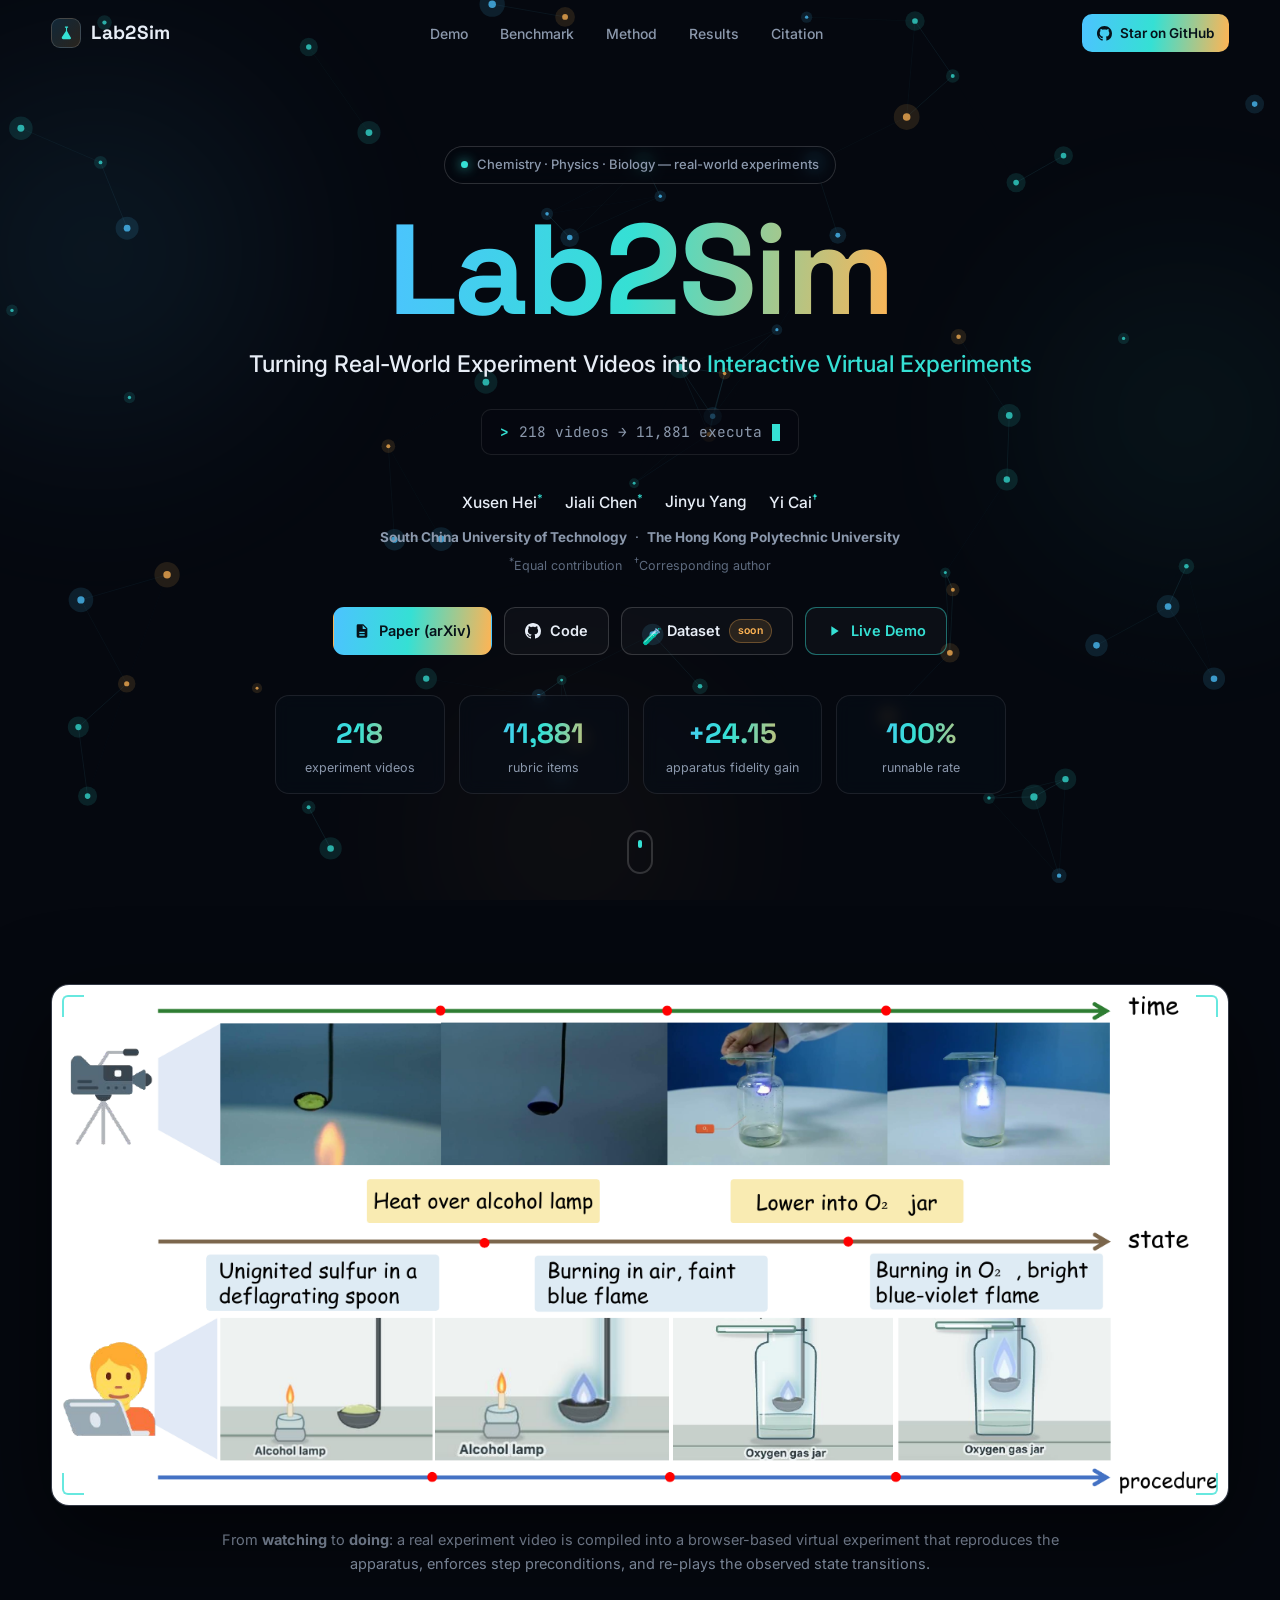
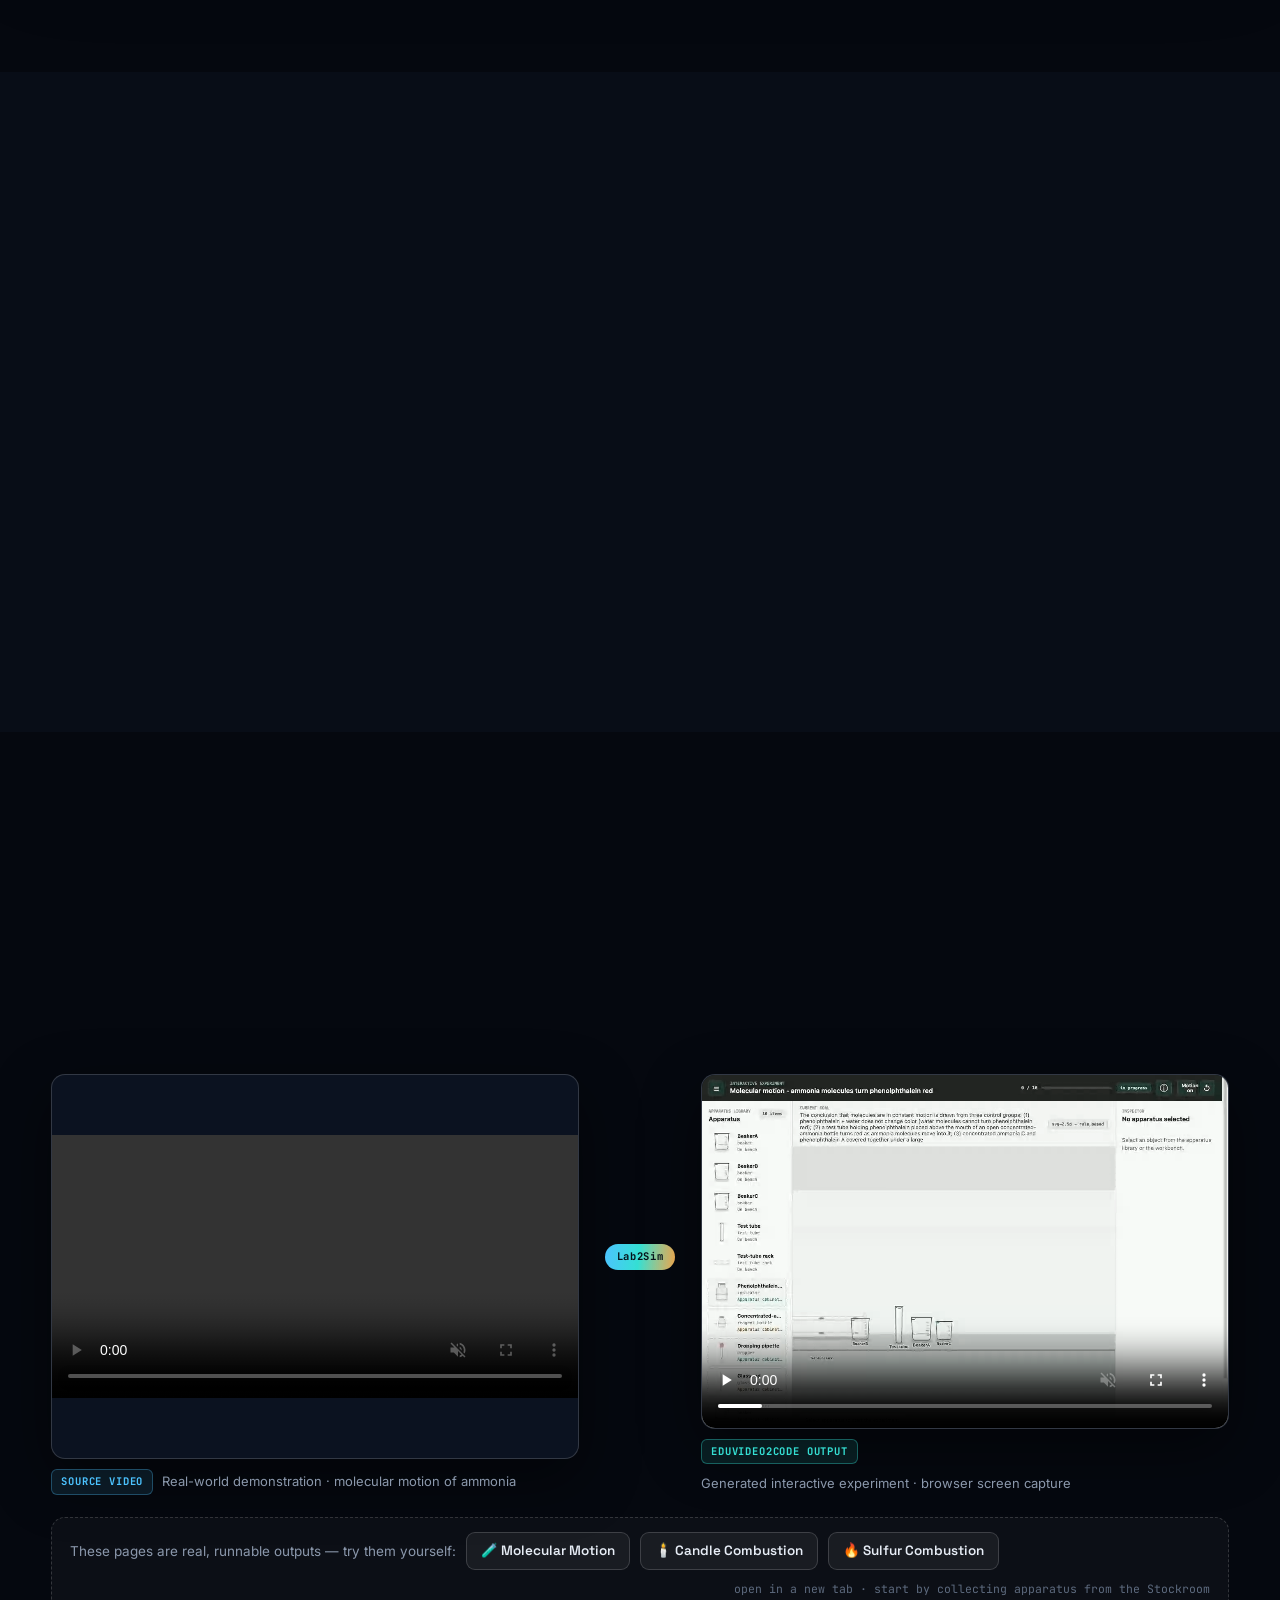
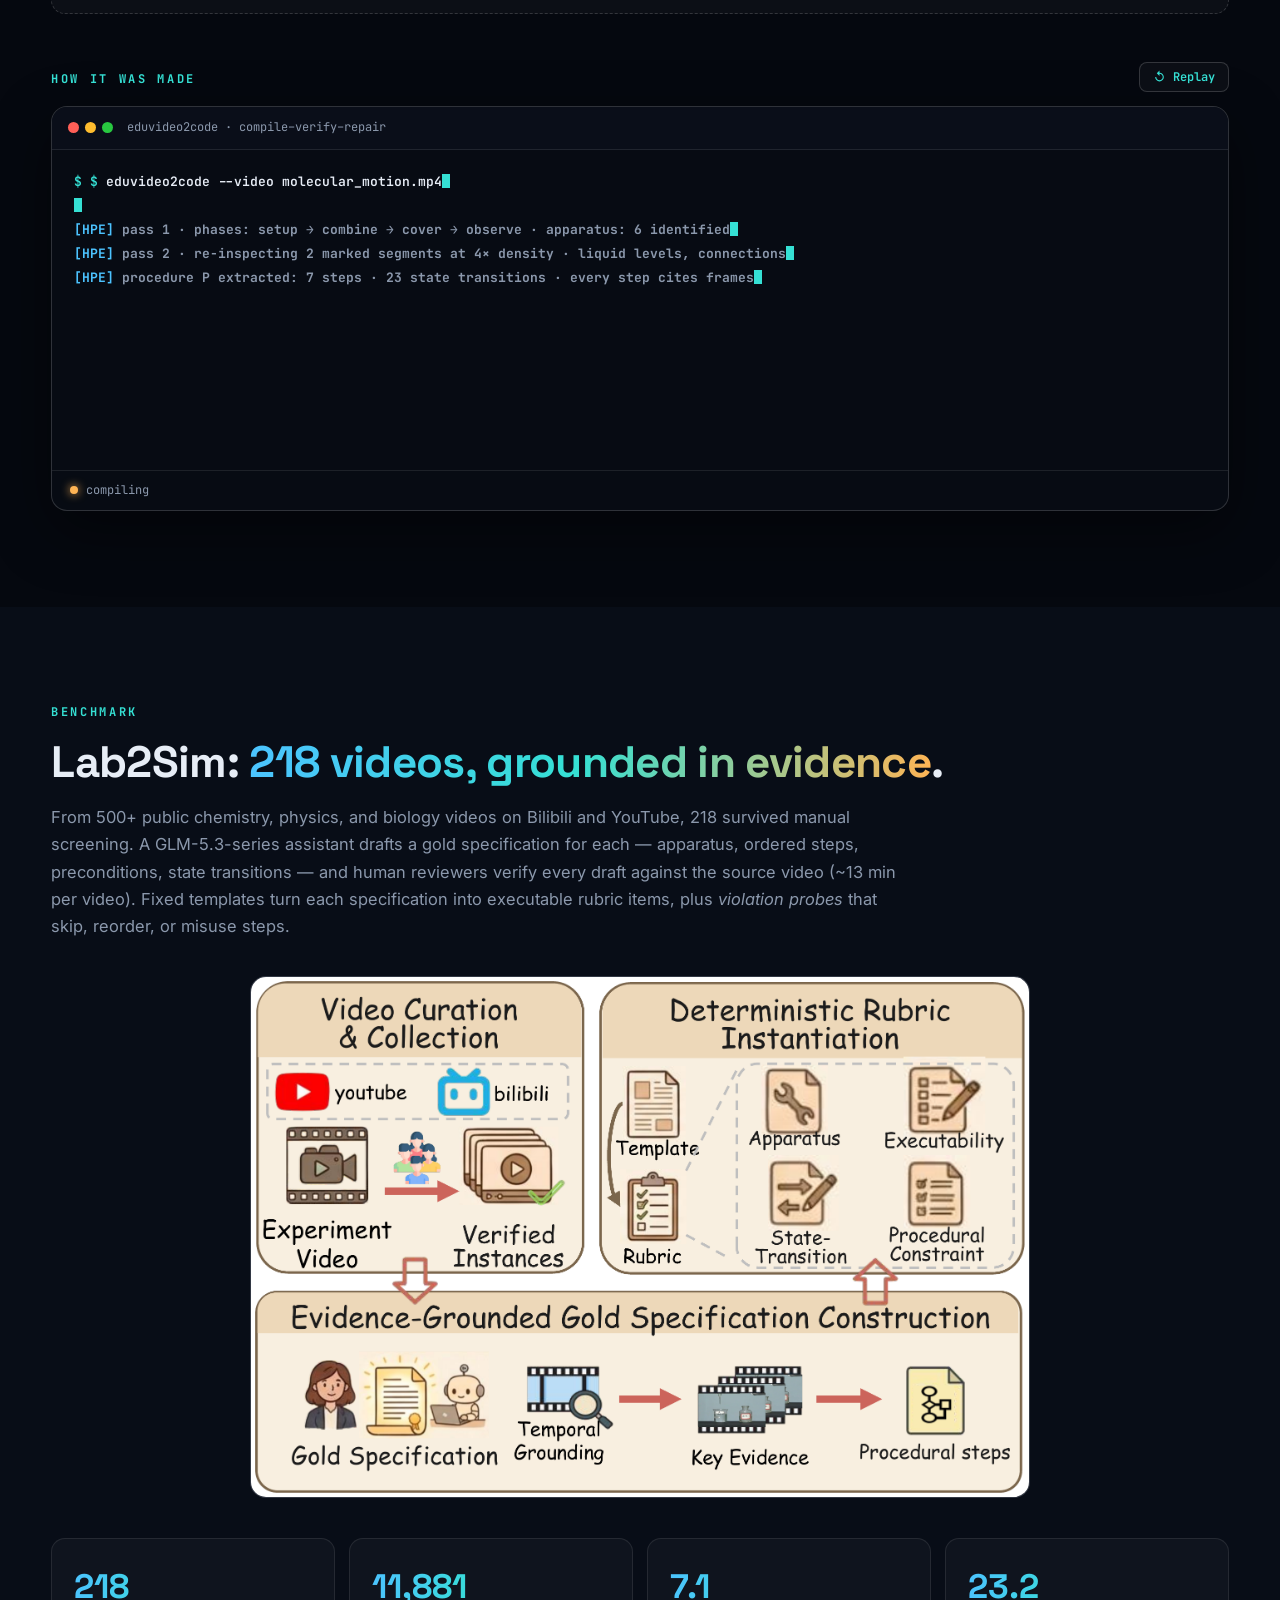
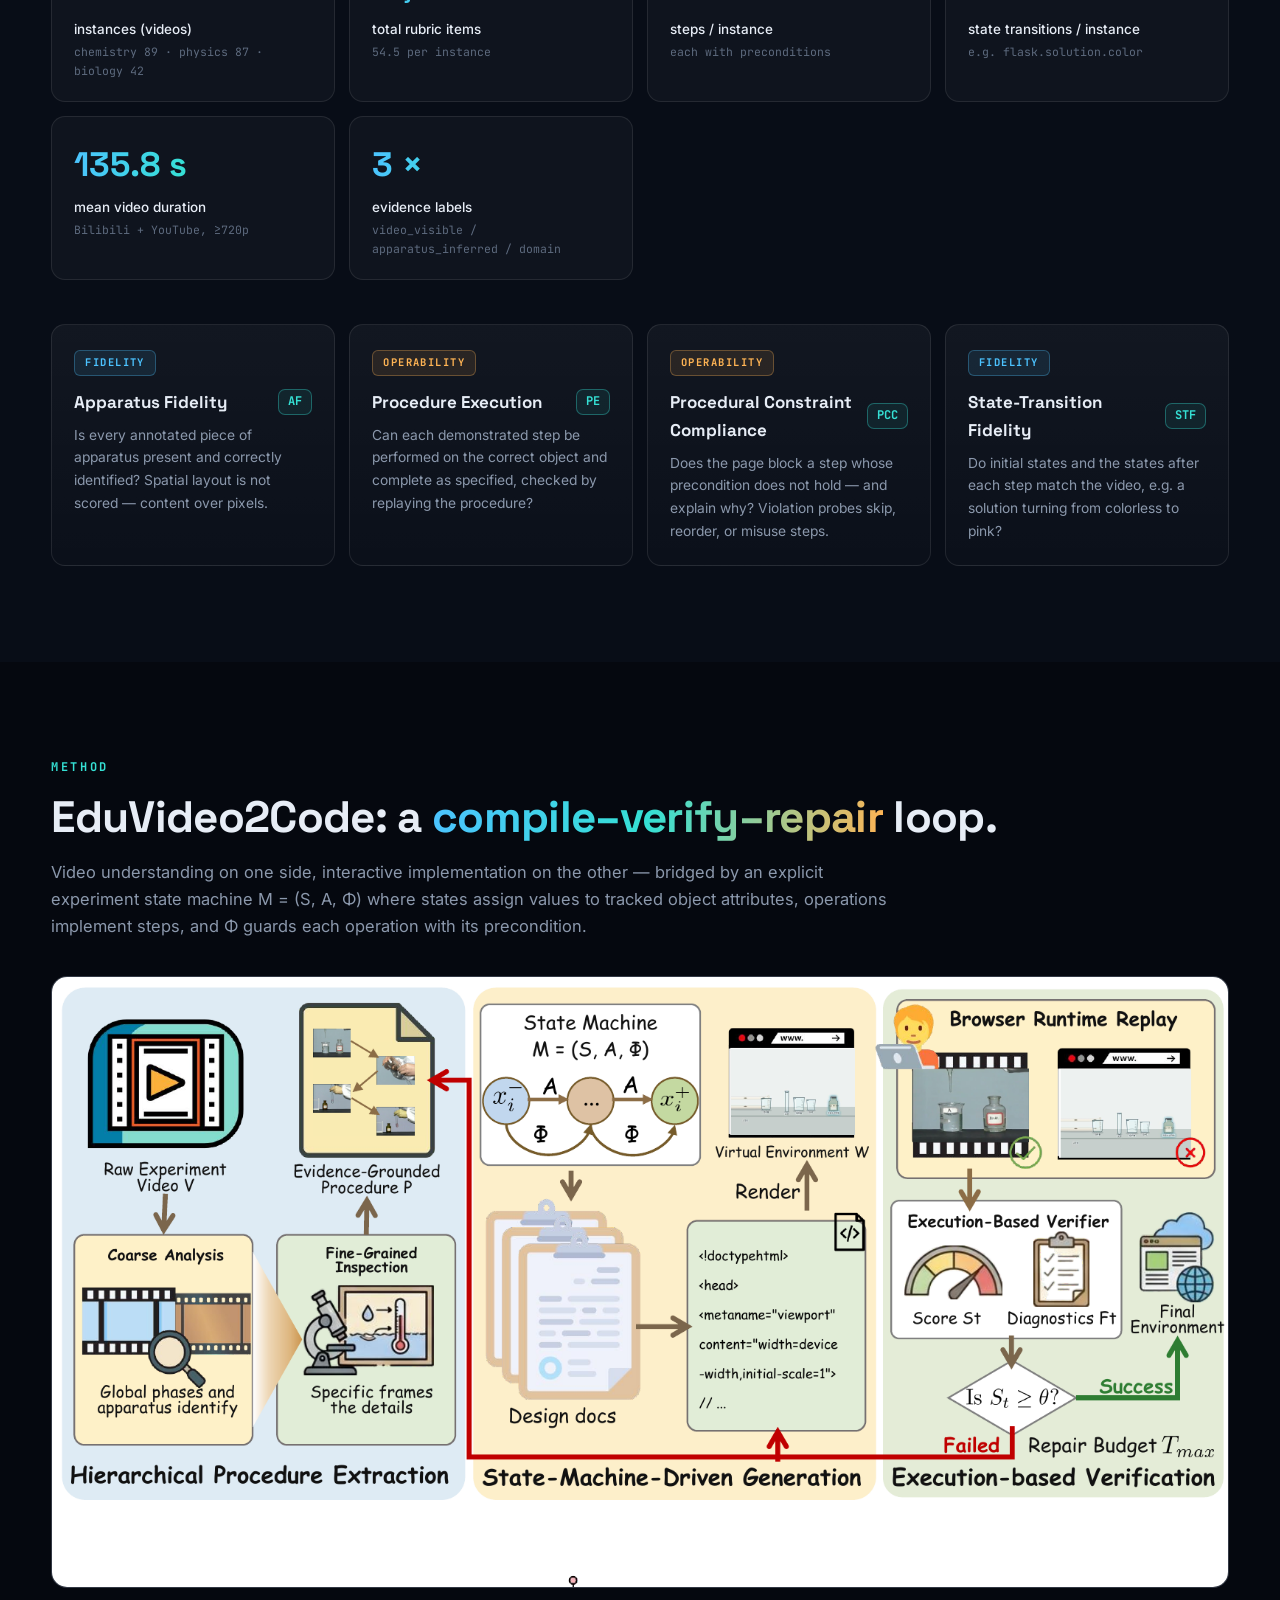
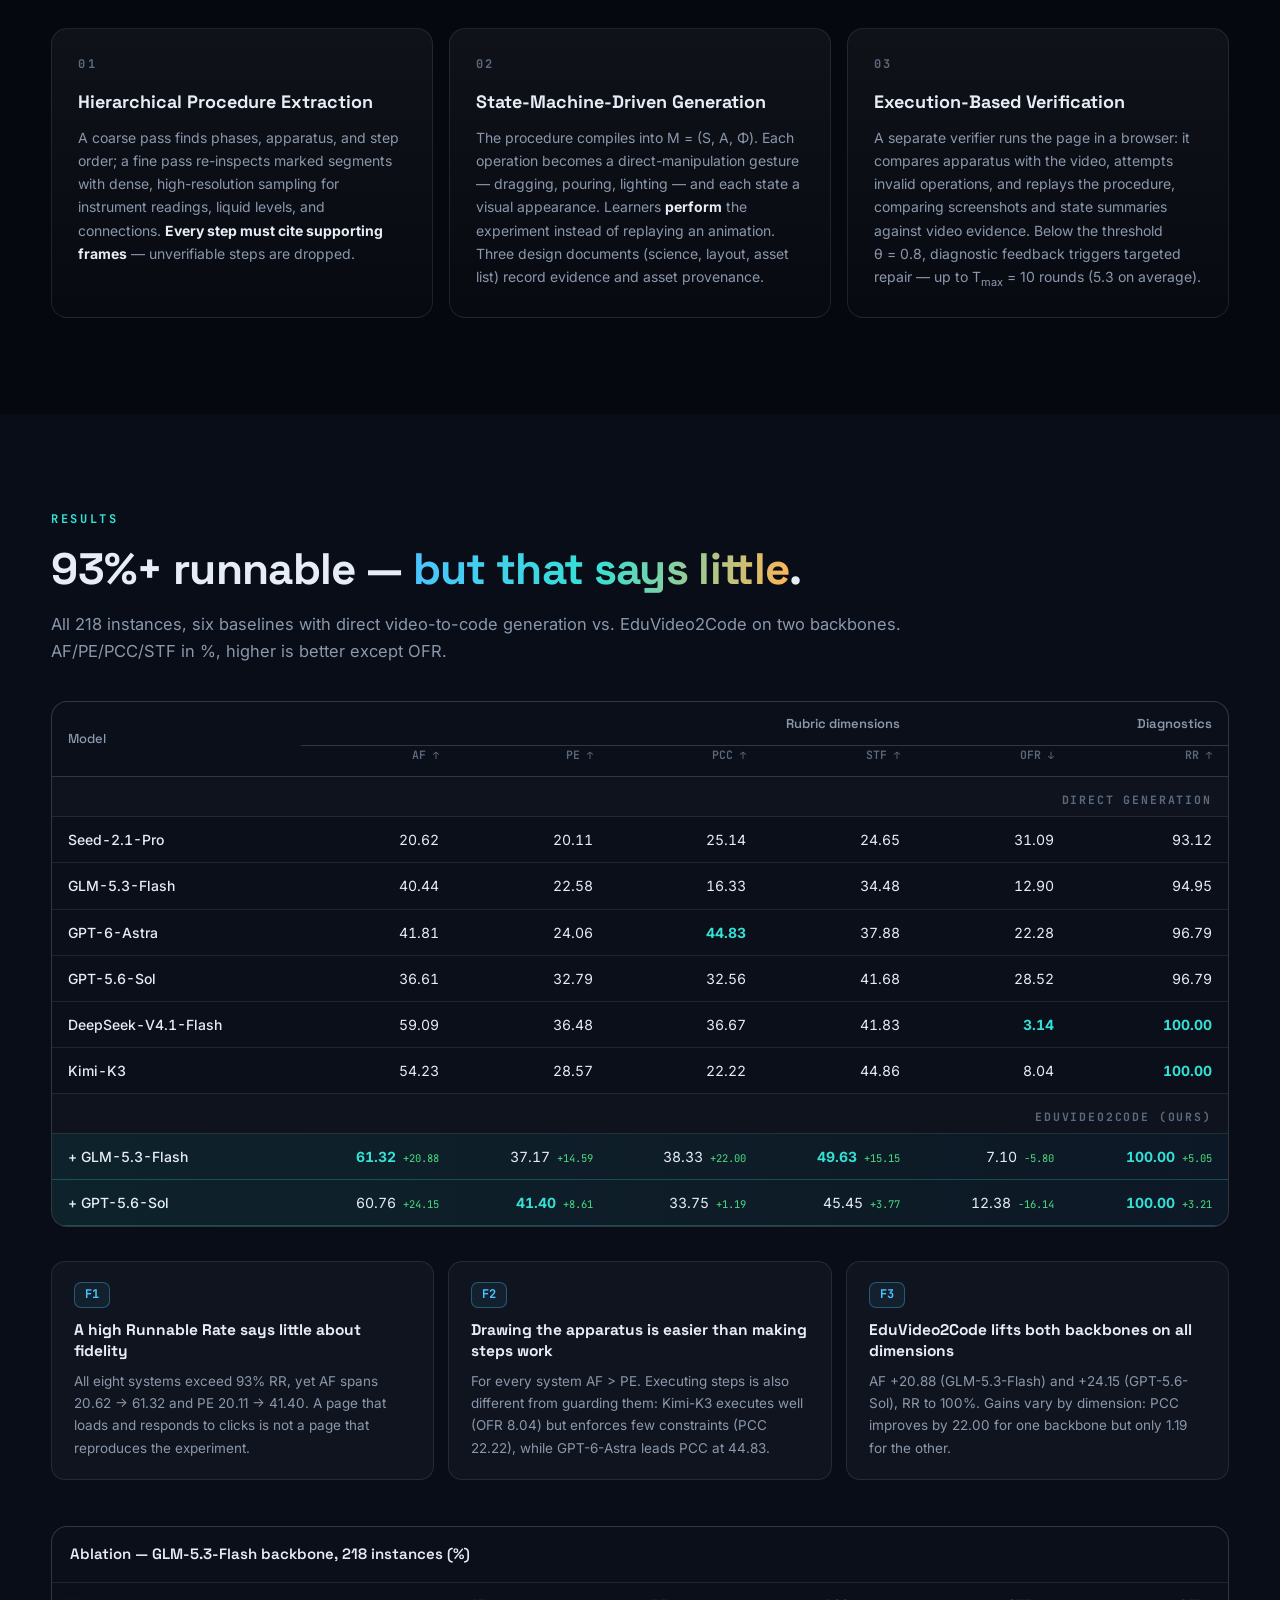
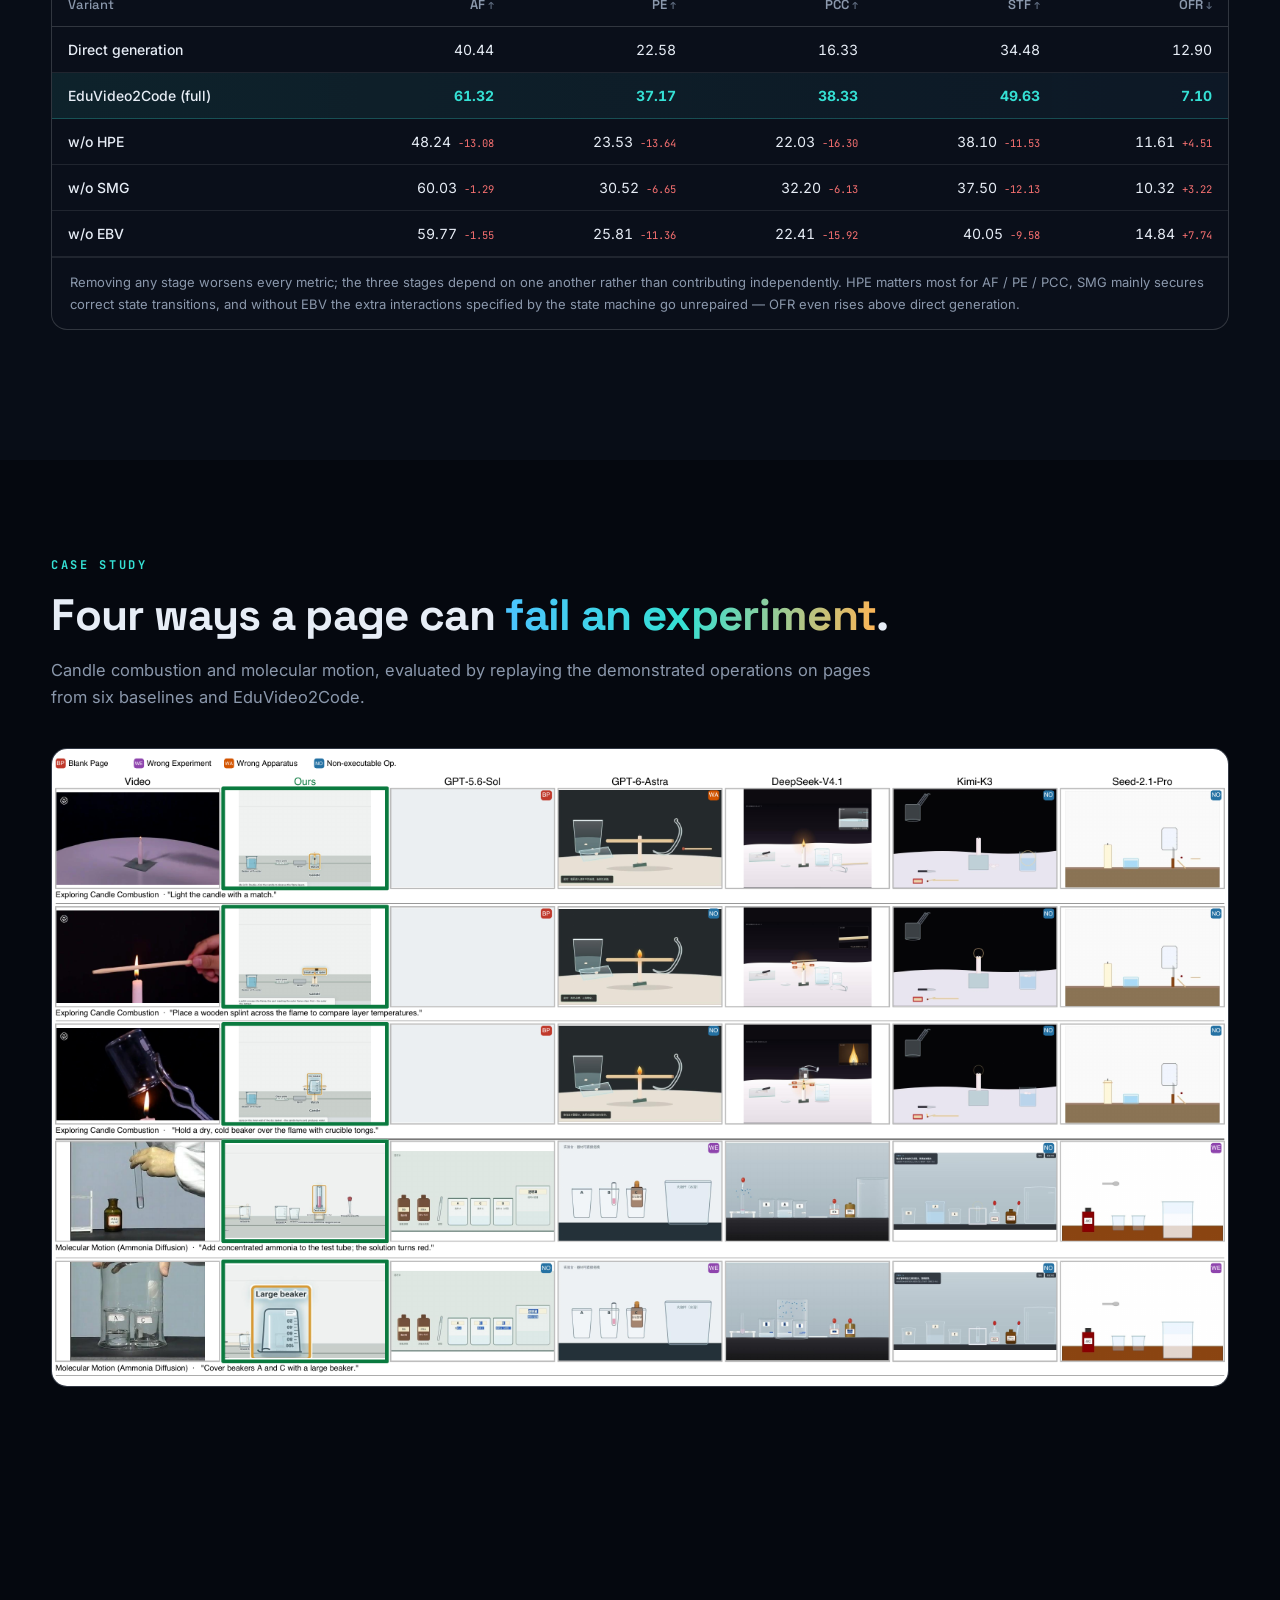
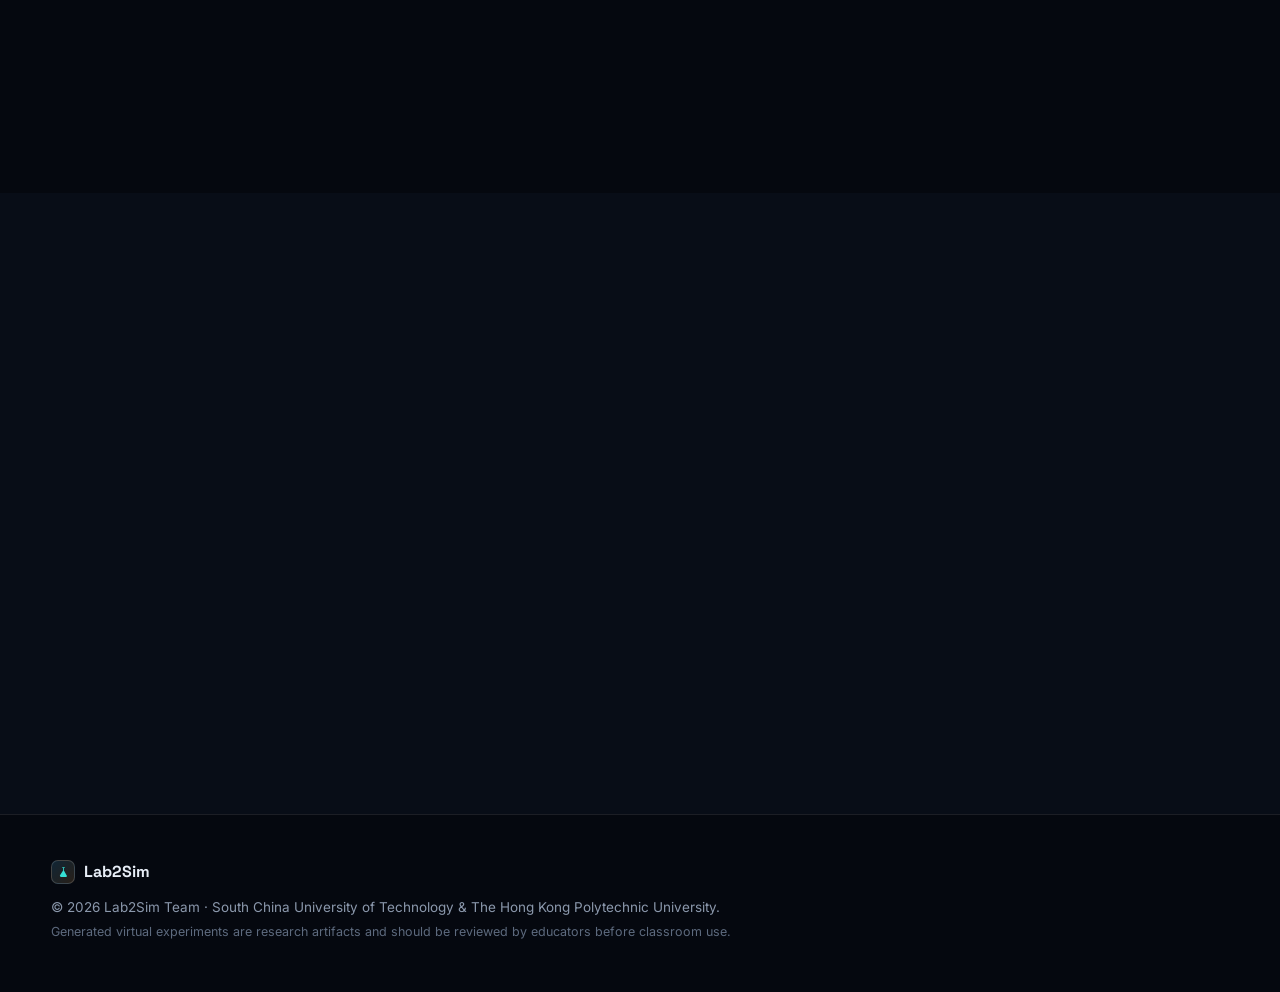
==== commit f1ef7483: "Add arXiv link (2611.02928)" ====
--- a/index.html
+++ b/index.html
@@ -7,7 +7,8 @@
   <meta name="description" content="Lab2Sim is a benchmark of 218 science experiment videos with evidence-grounded specifications and 11,881 rubric items. EduVideo2Code turns videos into interactive virtual experiments through hierarchical procedure extraction, state-machine-driven generation, and execution-based verification." />
   <meta property="og:title" content="Lab2Sim: Turning Real-World Experiment Videos into Interactive Virtual Experiments" />
   <meta property="og:description" content="From watching to doing: compile experiment videos into interactive virtual experiments." />
-  <meta property="og:image" content="static/images/teaser.png" />
+  <meta property="og:url" content="https://black1948.github.io/lab2sim/" />
+  <meta property="og:image" content="https://black1948.github.io/lab2sim/static/images/teaser.png" />
   <meta name="theme-color" content="#05080f" />
   <link rel="icon" href="data:image/svg+xml,%3Csvg xmlns='http://www.w3.org/2000/svg' viewBox='0 0 32 32'%3E%3Cpath fill='%2335e0d4' d='M13 3h6v2h-2v6.2l7.6 13.4A3 3 0 0 1 22 27H10a3 3 0 0 1-2.6-4.4L15 11.2V5h-2V3z'/%3E%3Ccircle cx='12.5' cy='21' r='1.6' fill='%23101420'/%3E%3Ccircle cx='18' cy='23' r='1.2' fill='%23101420'/%3E%3Ccircle cx='16' cy='18.5' r='.9' fill='%23101420'/%3E%3C/svg%3E" />
   <link rel="preconnect" href="https://fonts.googleapis.com" />
@@ -75,10 +76,9 @@
       </div>
 
       <div class="hero-buttons reveal">
-        <!-- TODO: replace href="#" with the arXiv abs link once published -->
-        <a class="btn btn-primary" href="#" target="_blank" rel="noopener">
+        <a class="btn btn-primary" href="https://arxiv.org/abs/2611.02928" target="_blank" rel="noopener">
           <svg viewBox="0 0 24 24" aria-hidden="true"><path fill="currentColor" d="M14 2H6a2 2 0 0 0-2 2v16a2 2 0 0 0 2 2h12a2 2 0 0 0 2-2V8l-6-6zm-1 7V3.5L18.5 9H13zM8 13h8v2H8v-2zm0 4h8v2H8v-2z"/></svg>
-          Paper <span class="chip-soon">arXiv soon</span>
+          Paper (arXiv)
         </a>
         <a class="btn" href="https://github.com/black1948/lab2sim" target="_blank" rel="noopener">
           <svg viewBox="0 0 16 16" aria-hidden="true"><path fill="currentColor" d="M8 0C3.58 0 0 3.58 0 8c0 3.54 2.29 6.53 5.47 7.59.4.07.55-.17.55-.38 0-.19-.01-.82-.01-1.49-2.01.37-2.53-.49-2.69-.94-.09-.23-.48-.94-.82-1.13-.28-.15-.68-.52-.01-.53.63-.01 1.08.58 1.23.82.72 1.21 1.87.87 2.33.66.07-.52.28-.87.51-1.07-1.78-.2-3.64-.89-3.64-3.95 0-.87.31-1.59.82-2.15-.08-.2-.36-1.02.08-2.12 0 0 .67-.21 2.2.82.64-.18 1.32-.27 2-.27.68 0 1.36.09 2 .27 1.53-1.04 2.2-.82 2.2-.82.44 1.1.16 1.92.08 2.12.51.56.82 1.27.82 2.15 0 3.07-1.87 3.75-3.65 3.95.29.25.54.73.54 1.48 0 1.07-.01 1.93-.01 2.2 0 .21.15.46.55.38A8.013 8.013 0 0016 8c0-4.42-3.58-8-8-8z"/></svg>
@@ -394,7 +394,7 @@
   title   = {Lab2Sim: Turning Real-World Experiment Videos into
              Interactive Virtual Experiments},
   author  = {Hei, Xusen and Chen, Jiali and Yang, Jinyu and Cai, Yi},
-  journal = {arXiv preprint arXiv:XXXX.XXXXX},
+  journal = {arXiv preprint arXiv:2611.02928},
   year    = {2026}
 }</code></pre>
       </div>
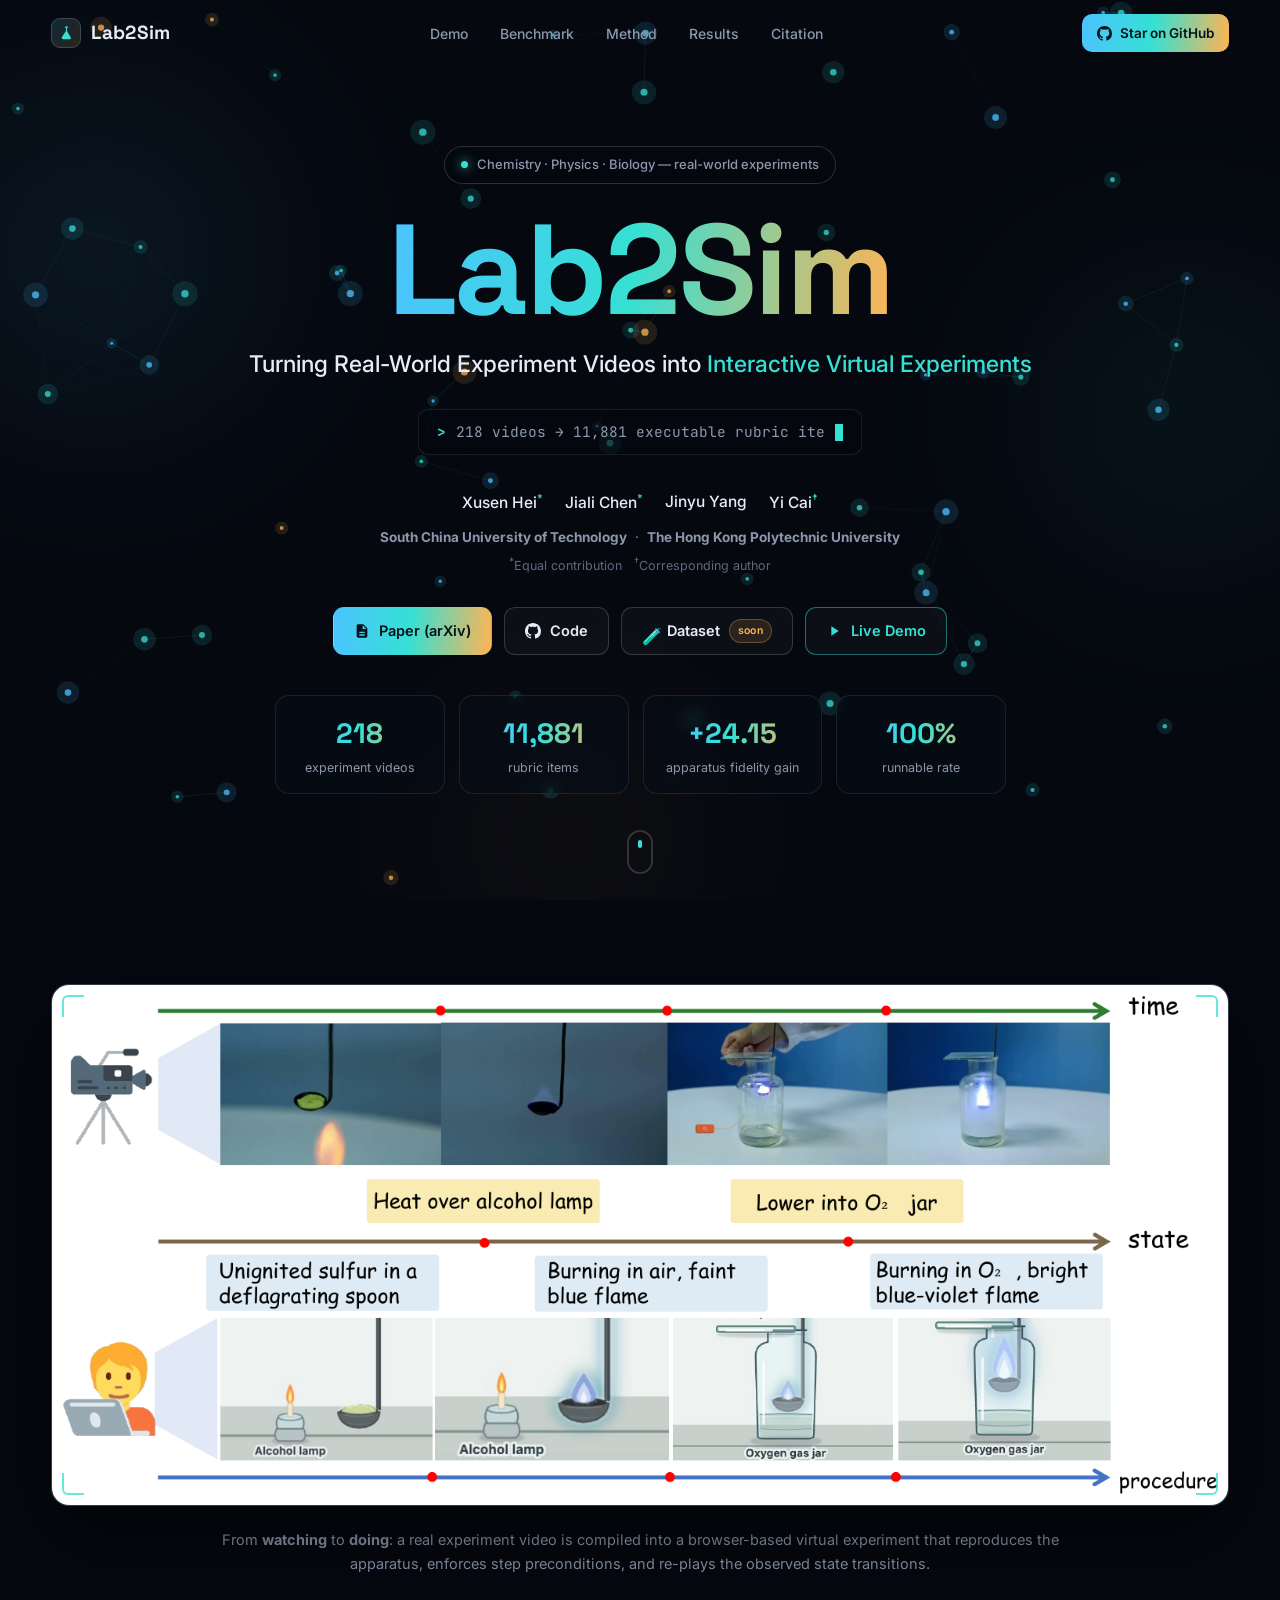
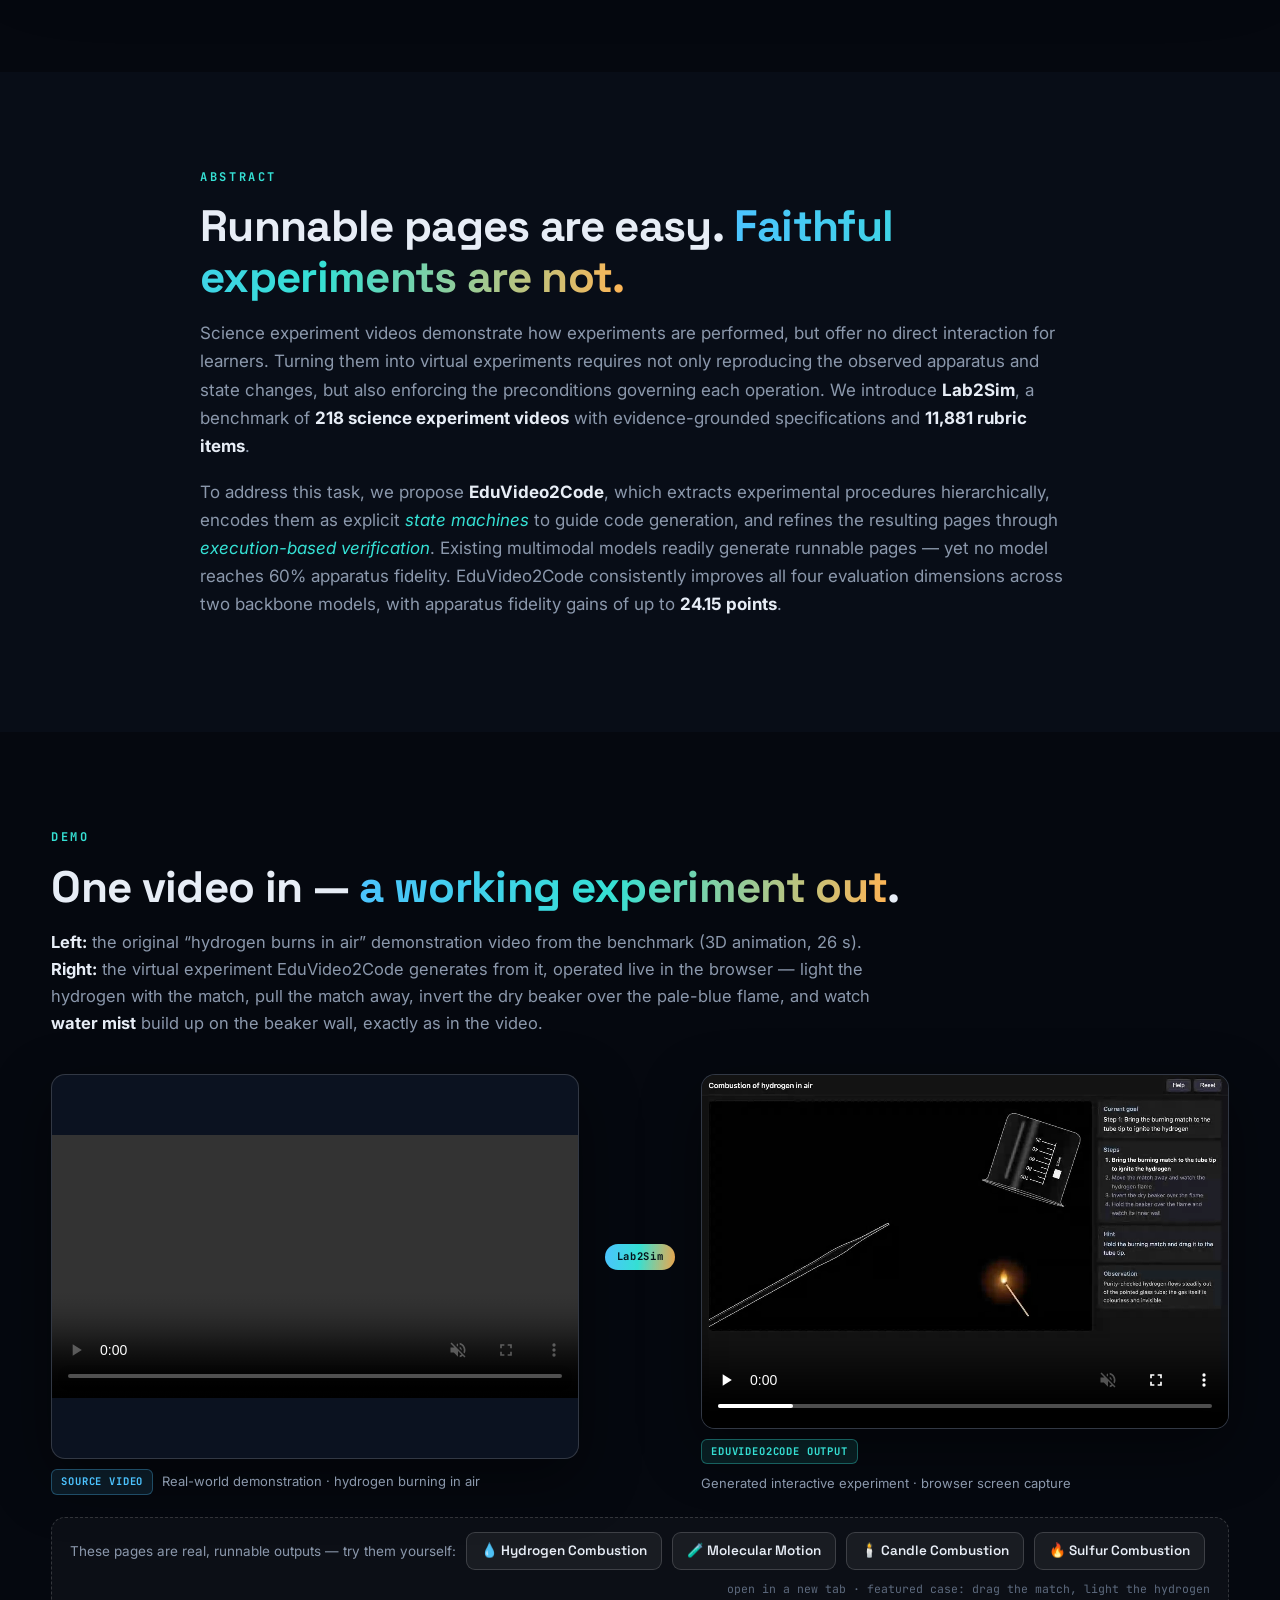
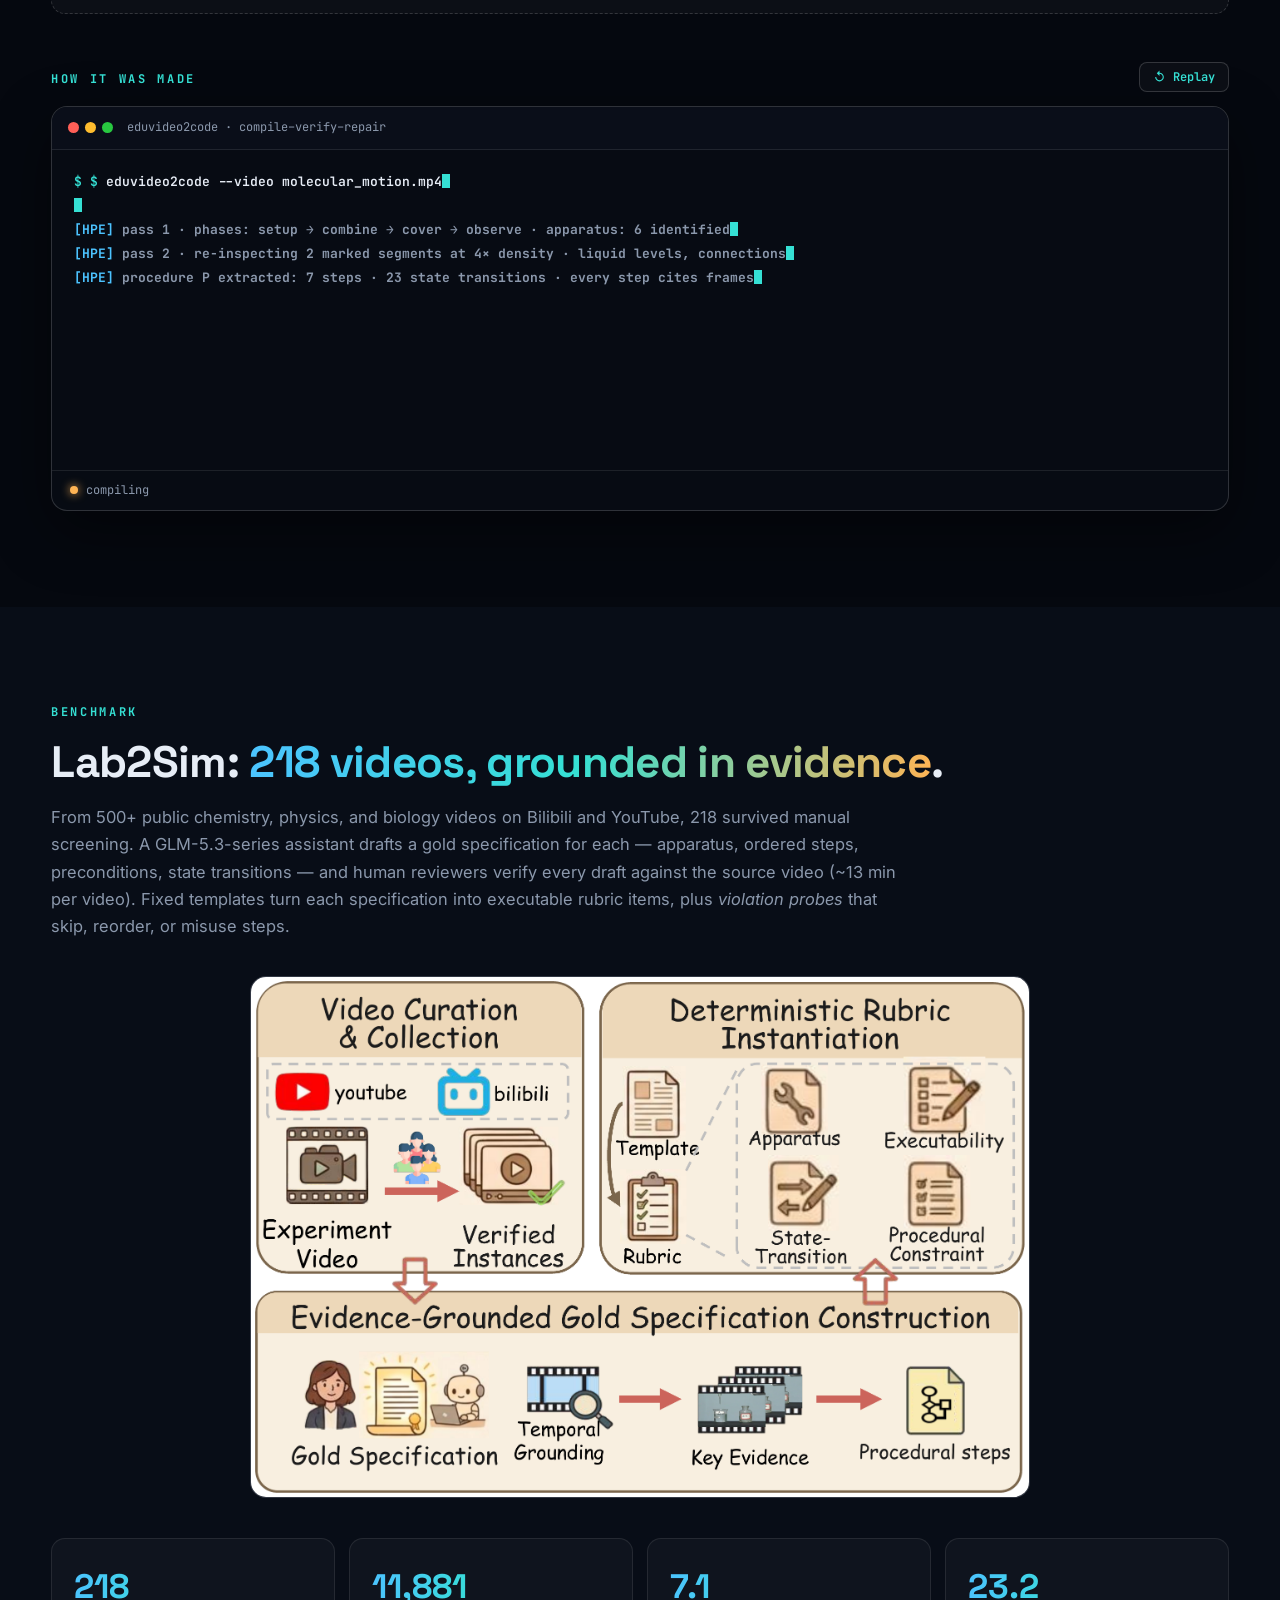
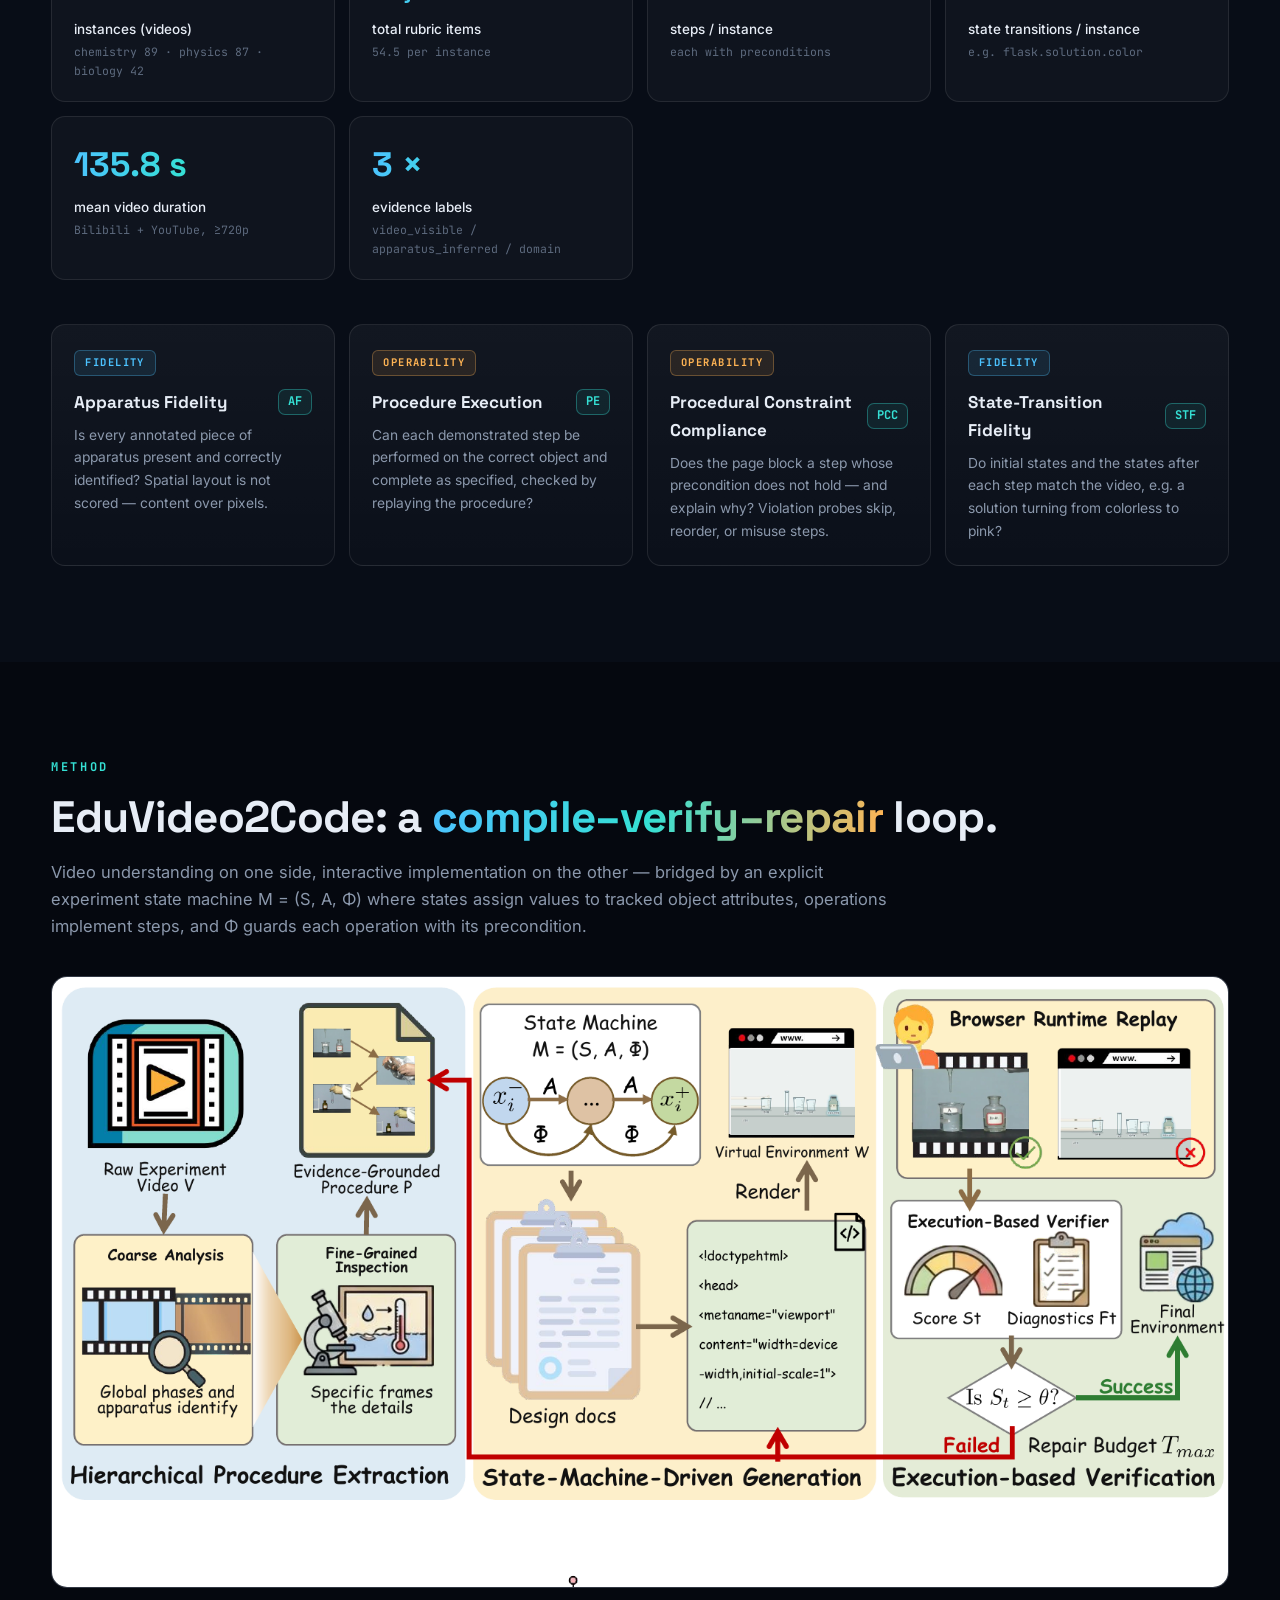
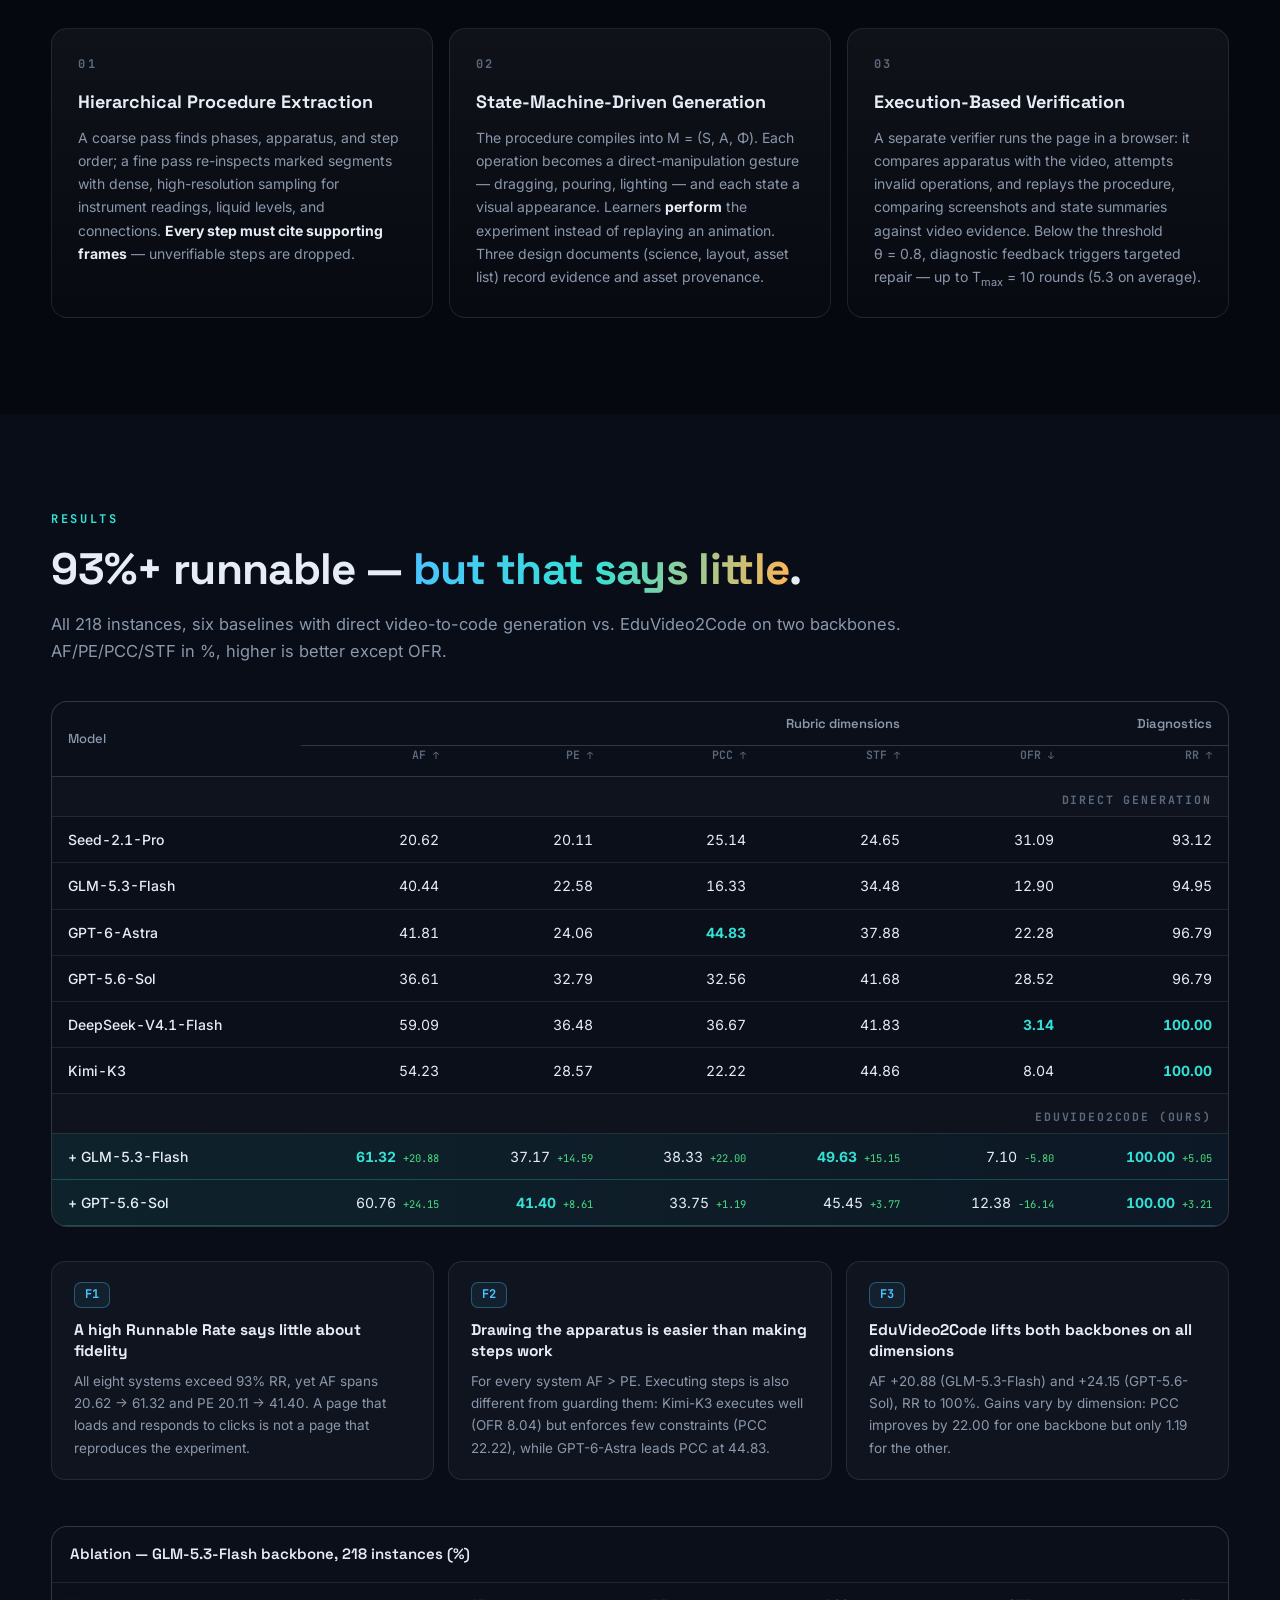
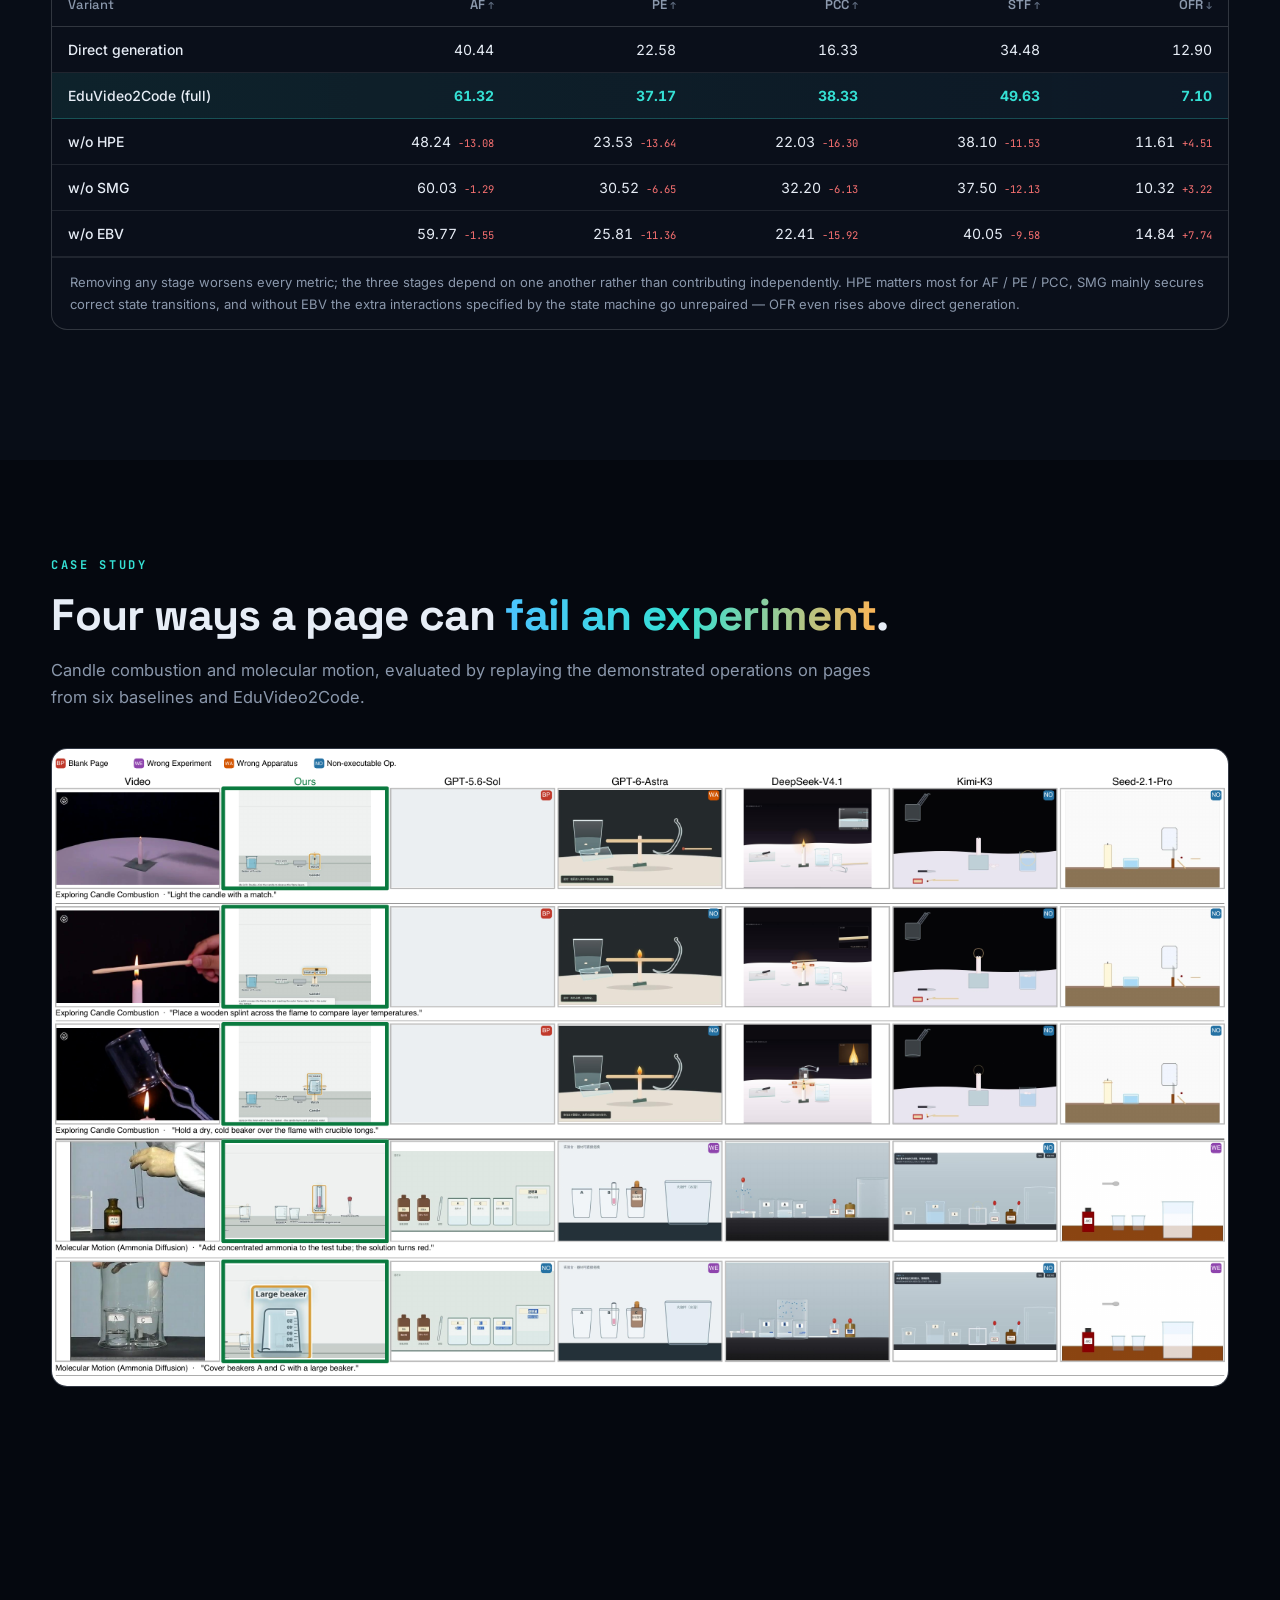
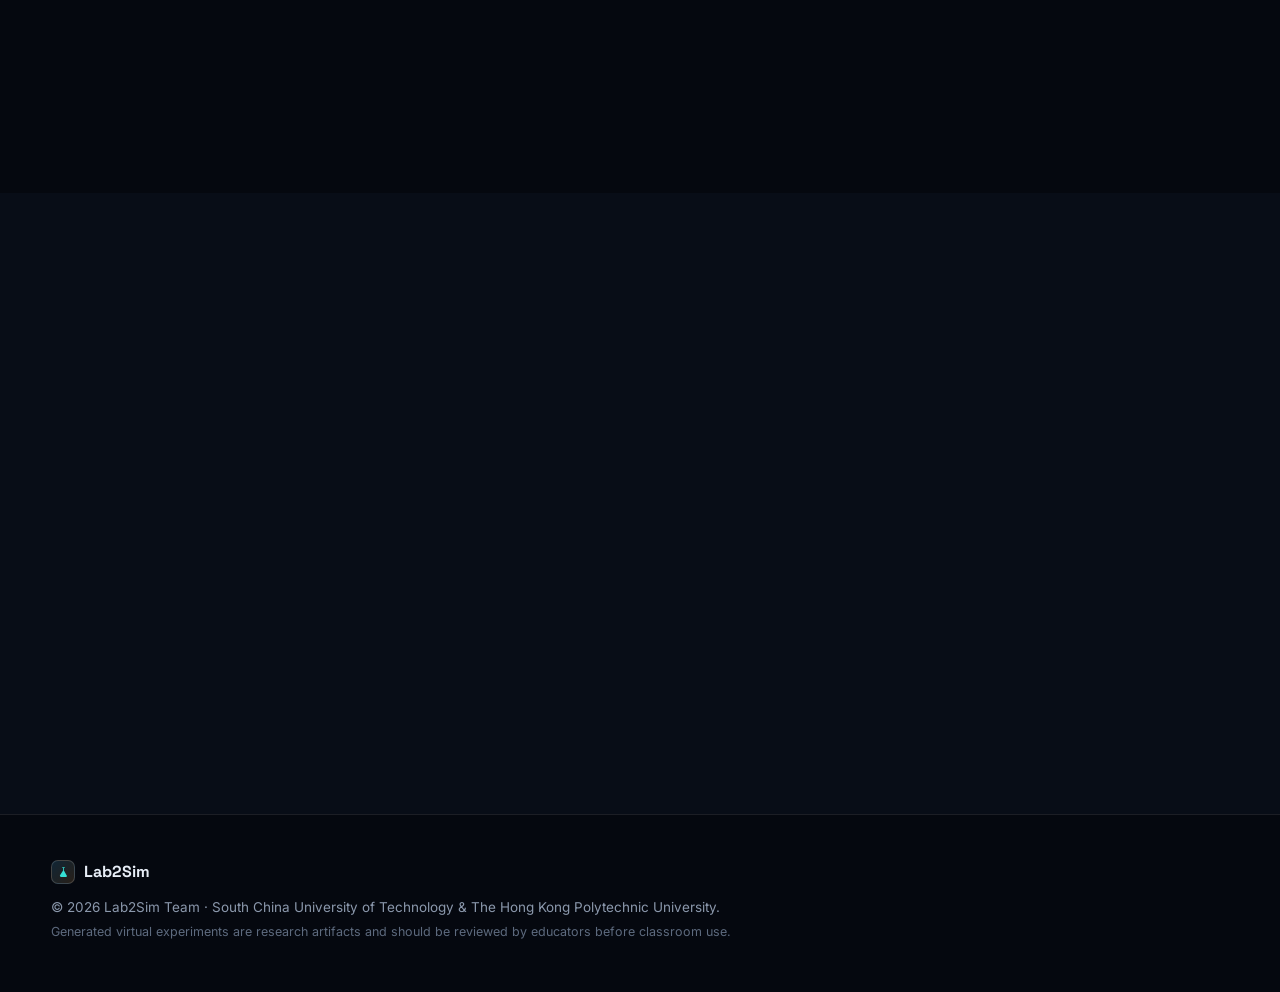
==== commit e7f0d51b: "Switch demo video case to hydrogen combustion (v2-runs case, English UI)" ====
--- a/index.html
+++ b/index.html
@@ -145,10 +145,10 @@
       <div class="eyebrow reveal">Demo</div>
       <h2 class="section-title reveal">One video in — <span class="grad-text">a working experiment out</span>.</h2>
       <p class="section-sub reveal">
-        <b>Left:</b> the original “molecular motion” demonstration video from the benchmark.
-        <b>Right:</b> the virtual experiment EduVideo2Code generates from it — every operation is performed live in the
-        browser: drawing phenolphthalein with the pipette, dripping, stirring, pouring, and the solution finally
-        <b>turning red</b> above the concentrated-ammonia bottle, exactly as in the video.
+        <b>Left:</b> the original “hydrogen burns in air” demonstration video from the benchmark (3D animation, 26 s).
+        <b>Right:</b> the virtual experiment EduVideo2Code generates from it, operated live in the browser — light the
+        hydrogen with the match, pull the match away, invert the dry beaker over the pale-blue flame, and watch
+        <b>water mist</b> build up on the beaker wall, exactly as in the video.
       </p>
 
       <div class="video-duo reveal">
@@ -156,7 +156,7 @@
           <div class="video-frame">
             <video src="static/videos/original.mp4" controls muted loop playsinline preload="metadata"></video>
           </div>
-          <figcaption><span class="v-tag src">source video</span> Real-world demonstration · molecular motion of ammonia</figcaption>
+          <figcaption><span class="v-tag src">source video</span> Real-world demonstration · hydrogen burning in air</figcaption>
         </figure>
         <div class="duo-arrow" aria-hidden="true">
           <span class="duo-core">Lab2Sim</span>
@@ -172,10 +172,11 @@
 
       <div class="try-row reveal">
         <span class="try-label">These pages are real, runnable outputs — try them yourself:</span>
+        <a href="demos/hydrogen-combustion/index.html" target="_blank" rel="noopener">💧 Hydrogen Combustion</a>
         <a href="demos/molecular-motion/index.html" target="_blank" rel="noopener">🧪 Molecular Motion</a>
         <a href="demos/candle-combustion/index.html" target="_blank" rel="noopener">🕯️ Candle Combustion</a>
         <a href="demos/sulfur-combustion/index.html" target="_blank" rel="noopener">🔥 Sulfur Combustion</a>
-        <span class="try-note">open in a new tab · start by collecting apparatus from the Stockroom</span>
+        <span class="try-note">open in a new tab · featured case: drag the match, light the hydrogen</span>
       </div>
 
       <div class="pipeline reveal">
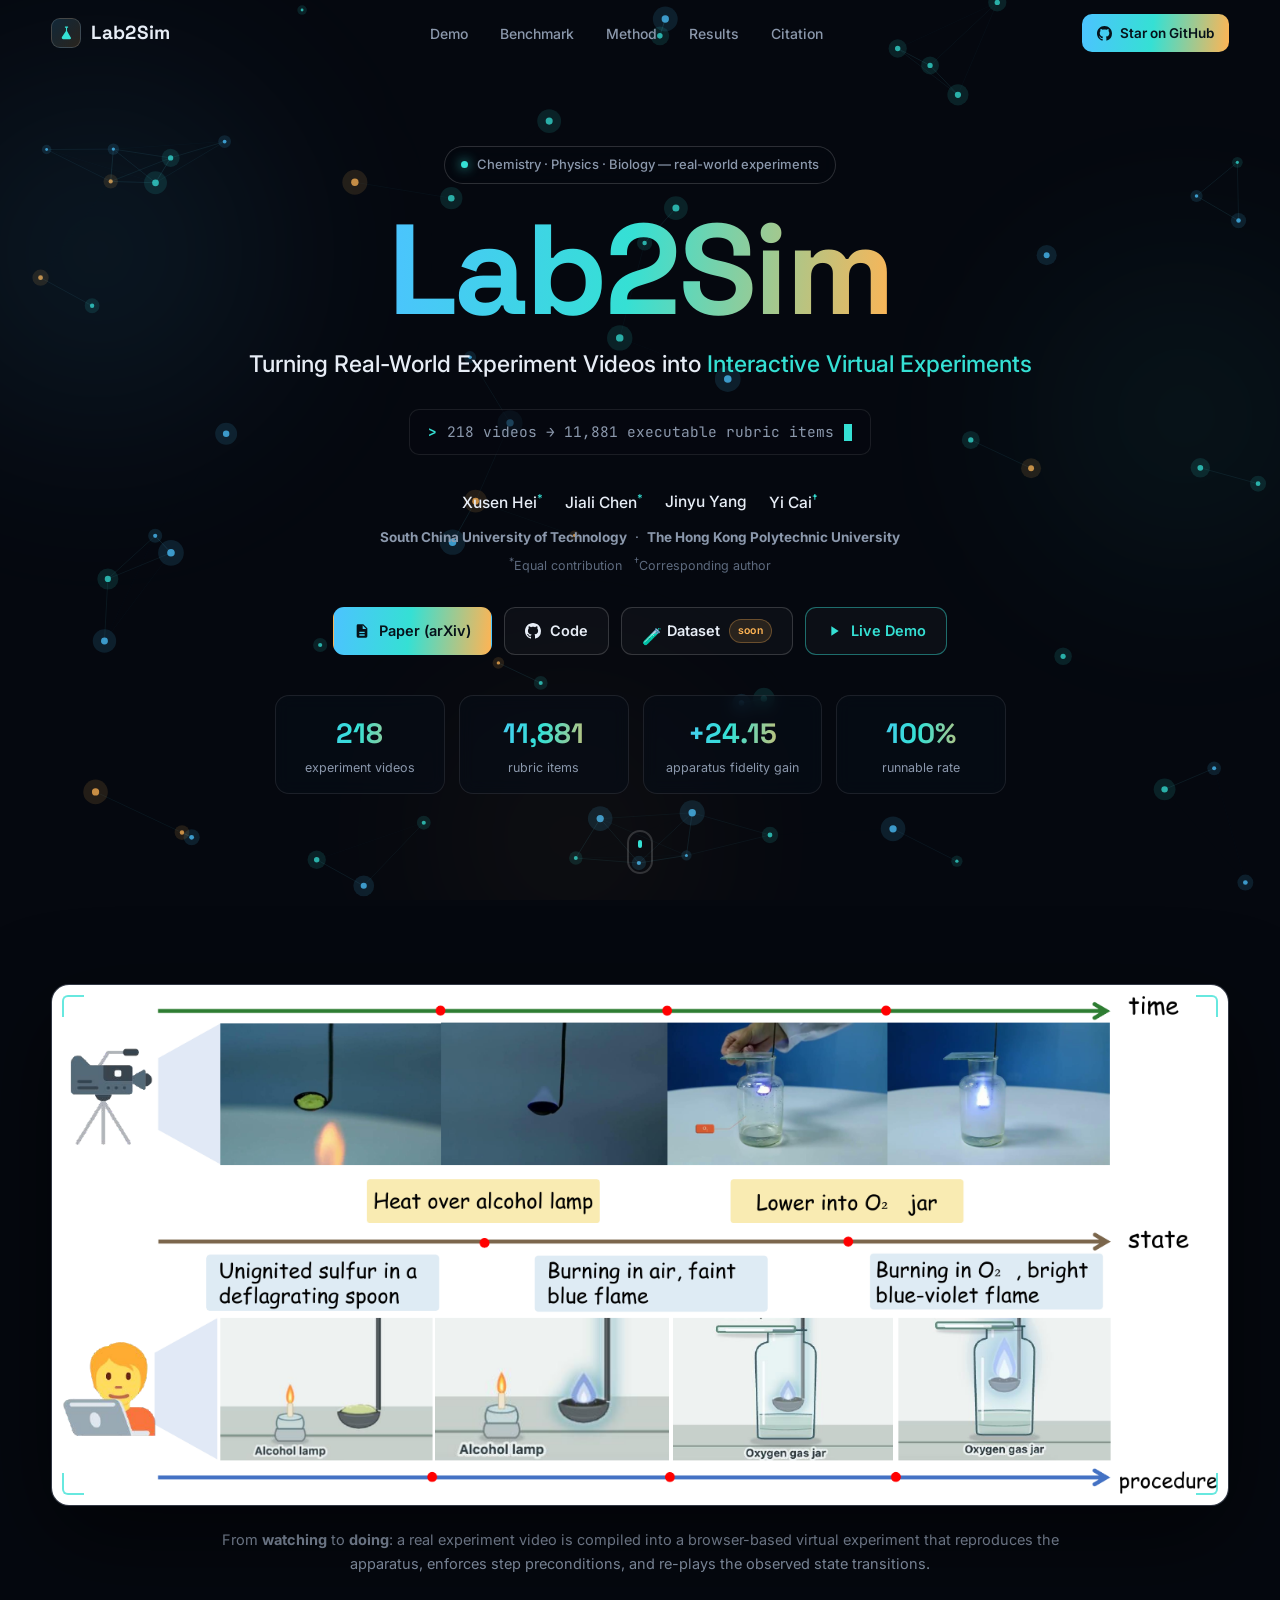
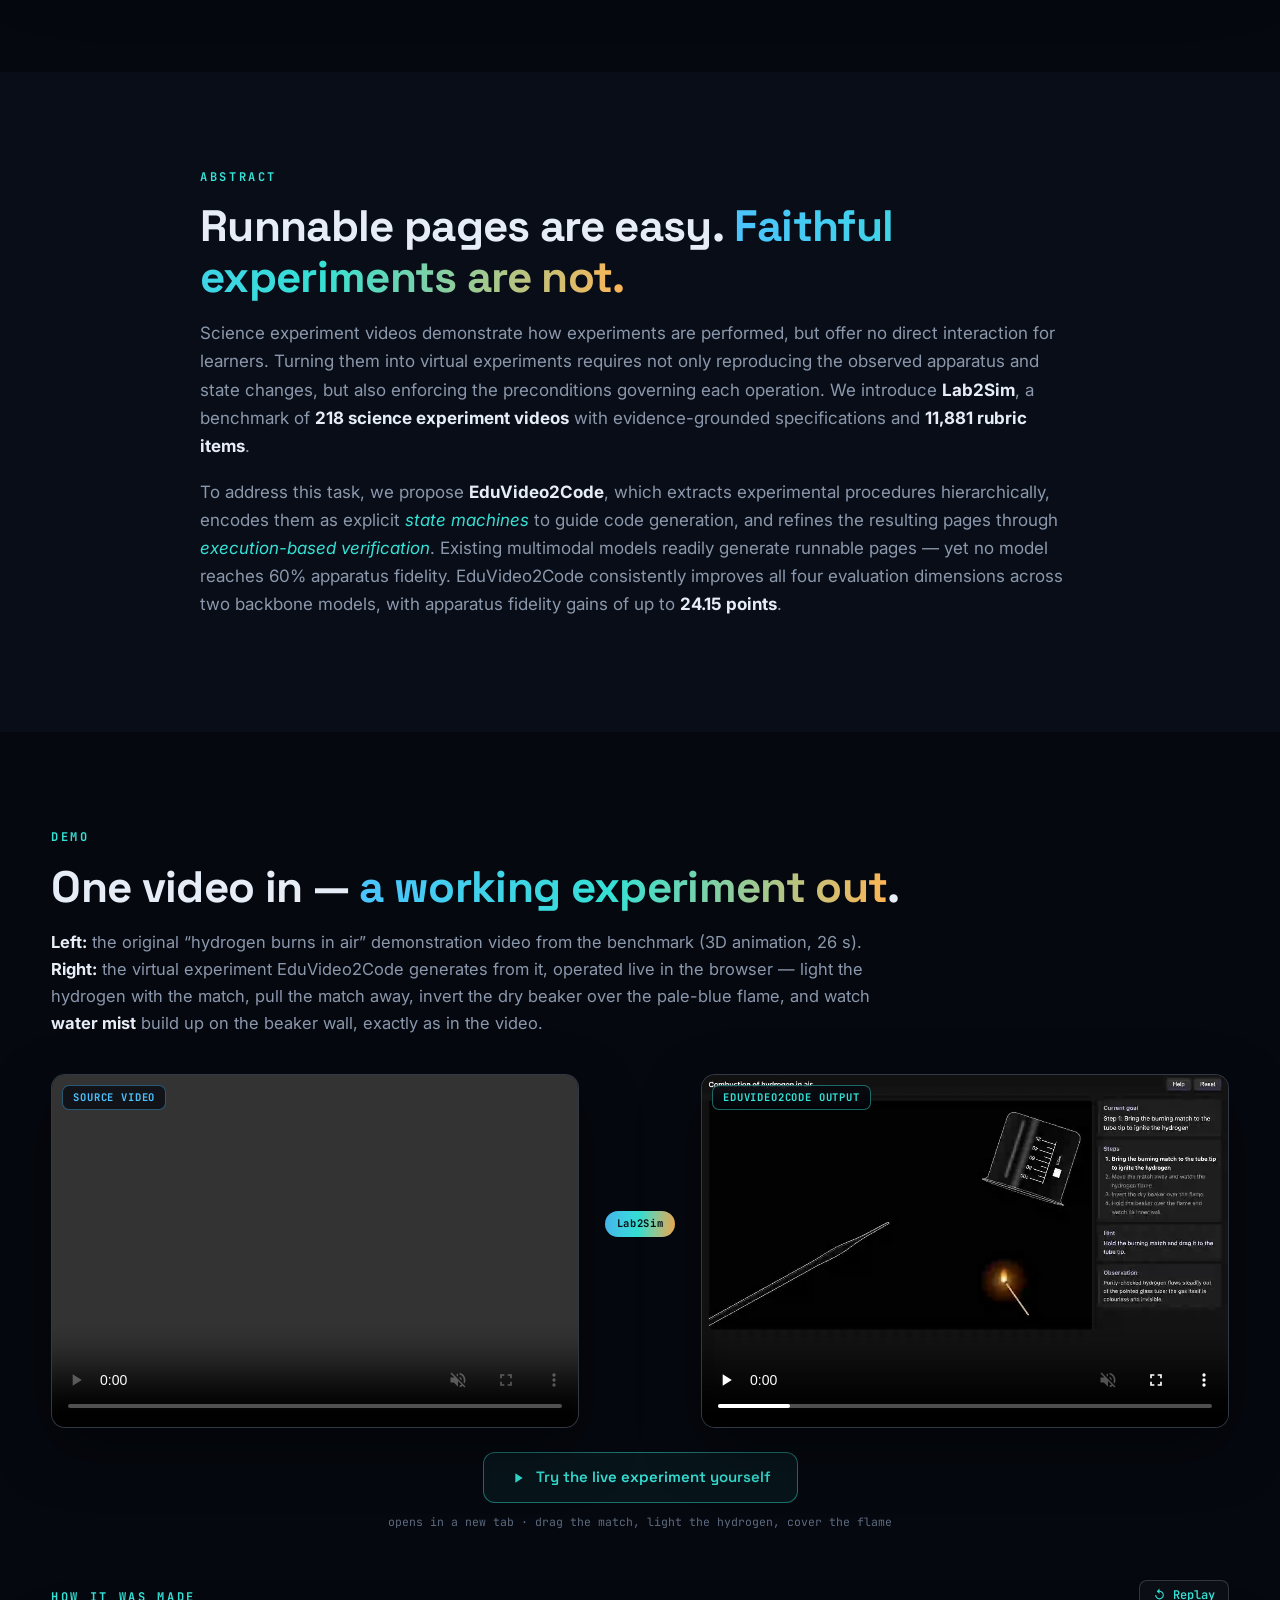
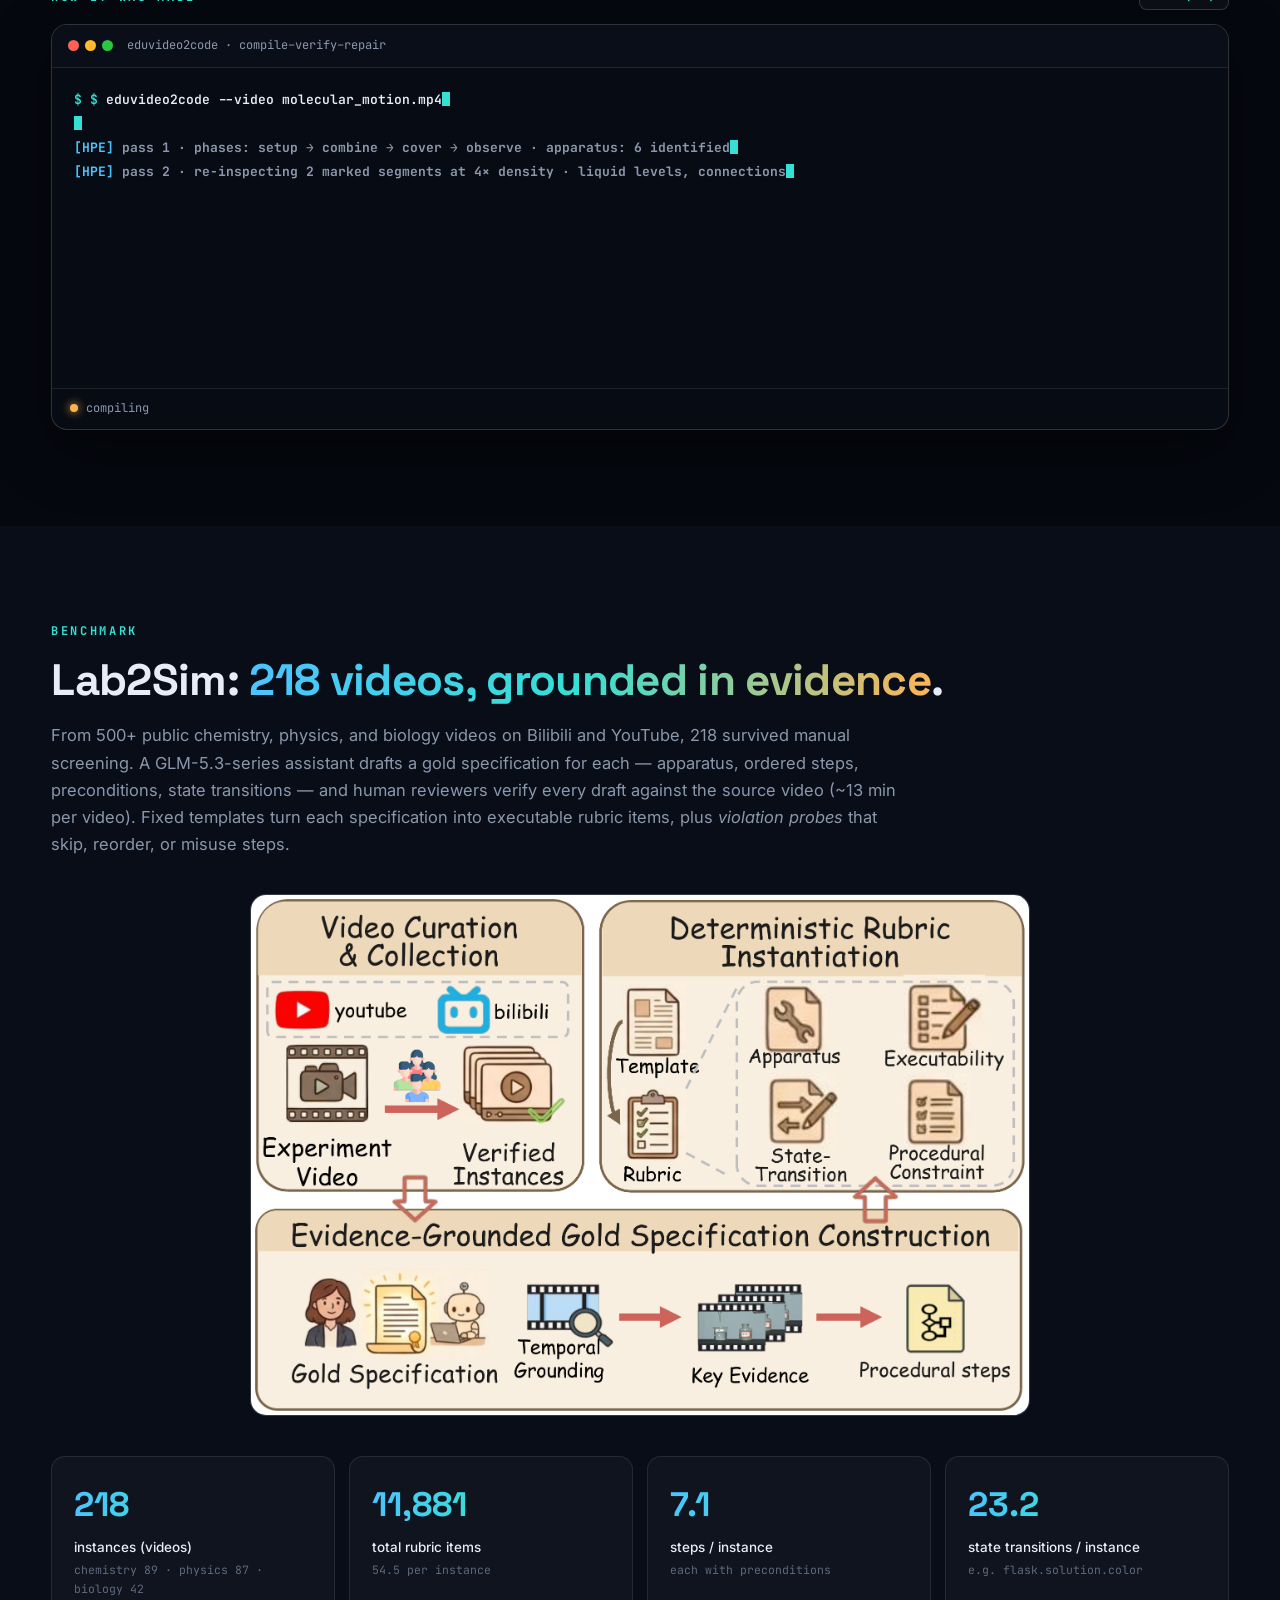
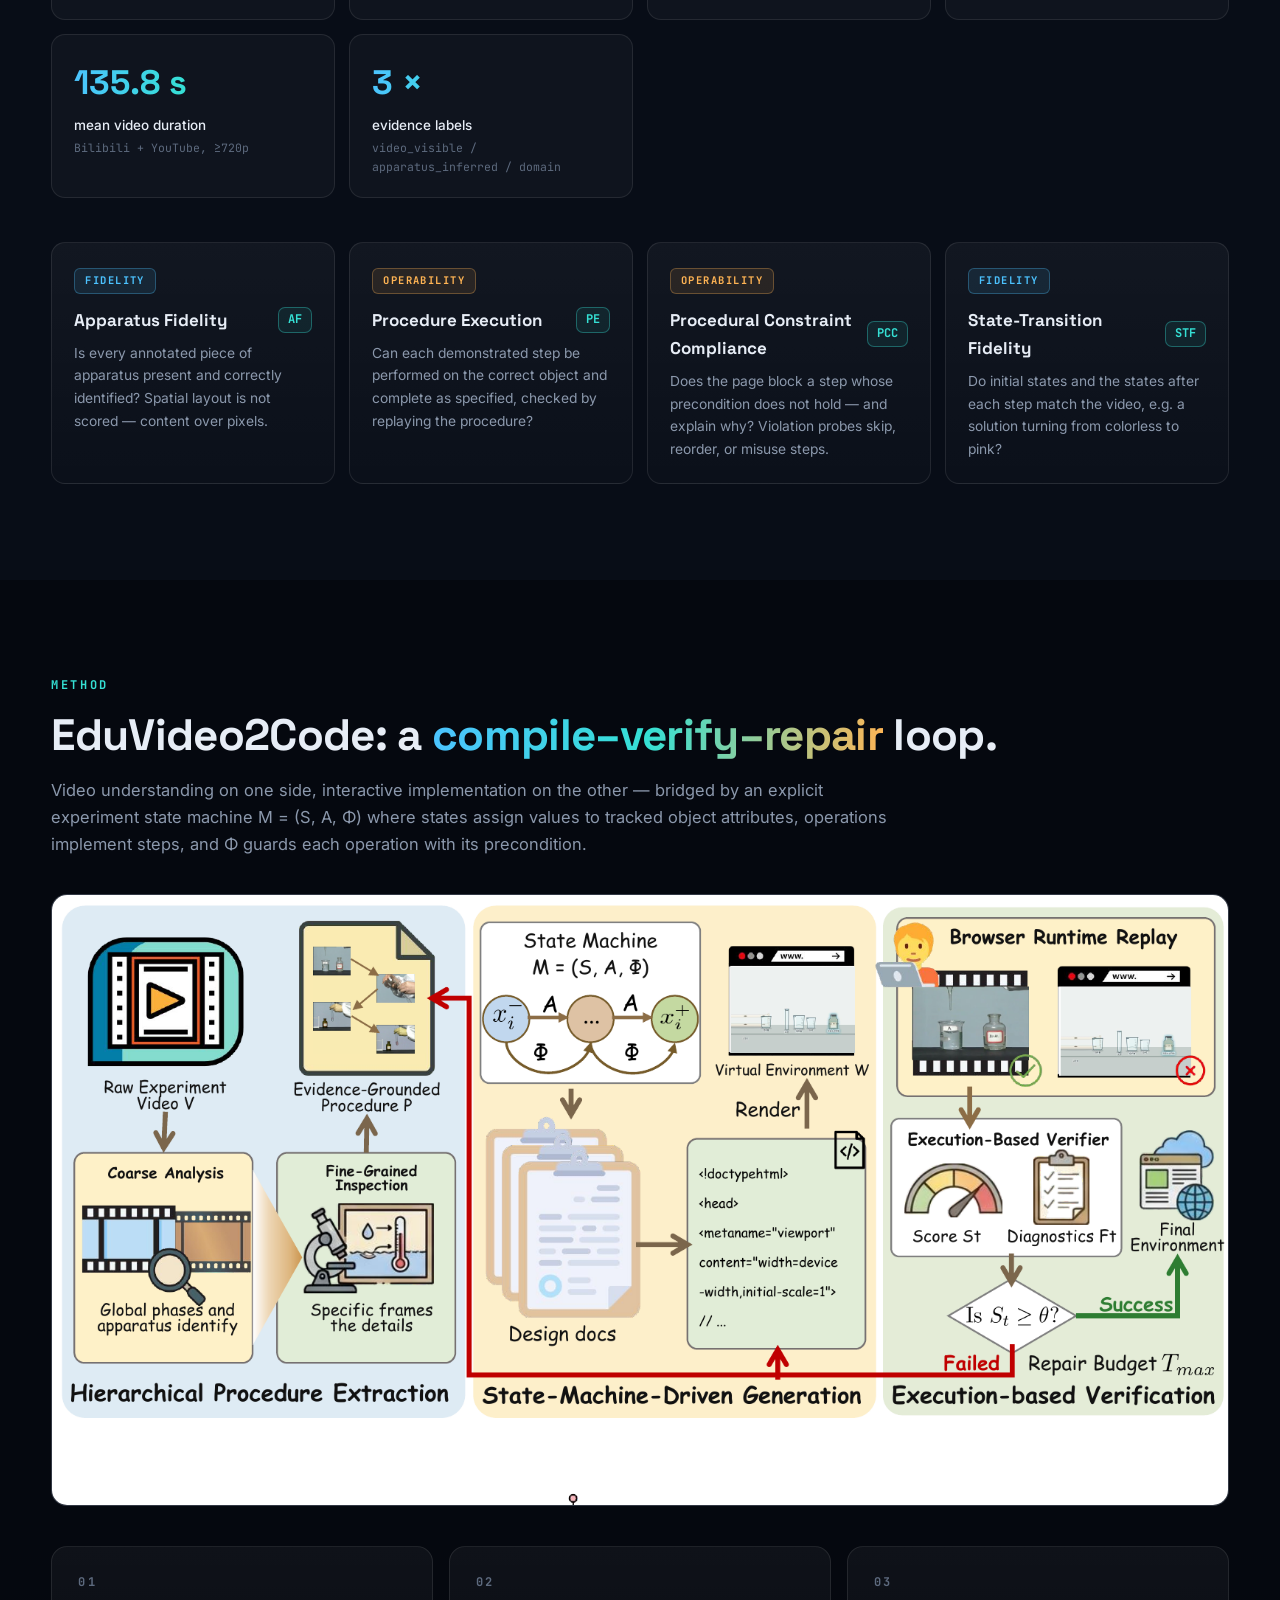
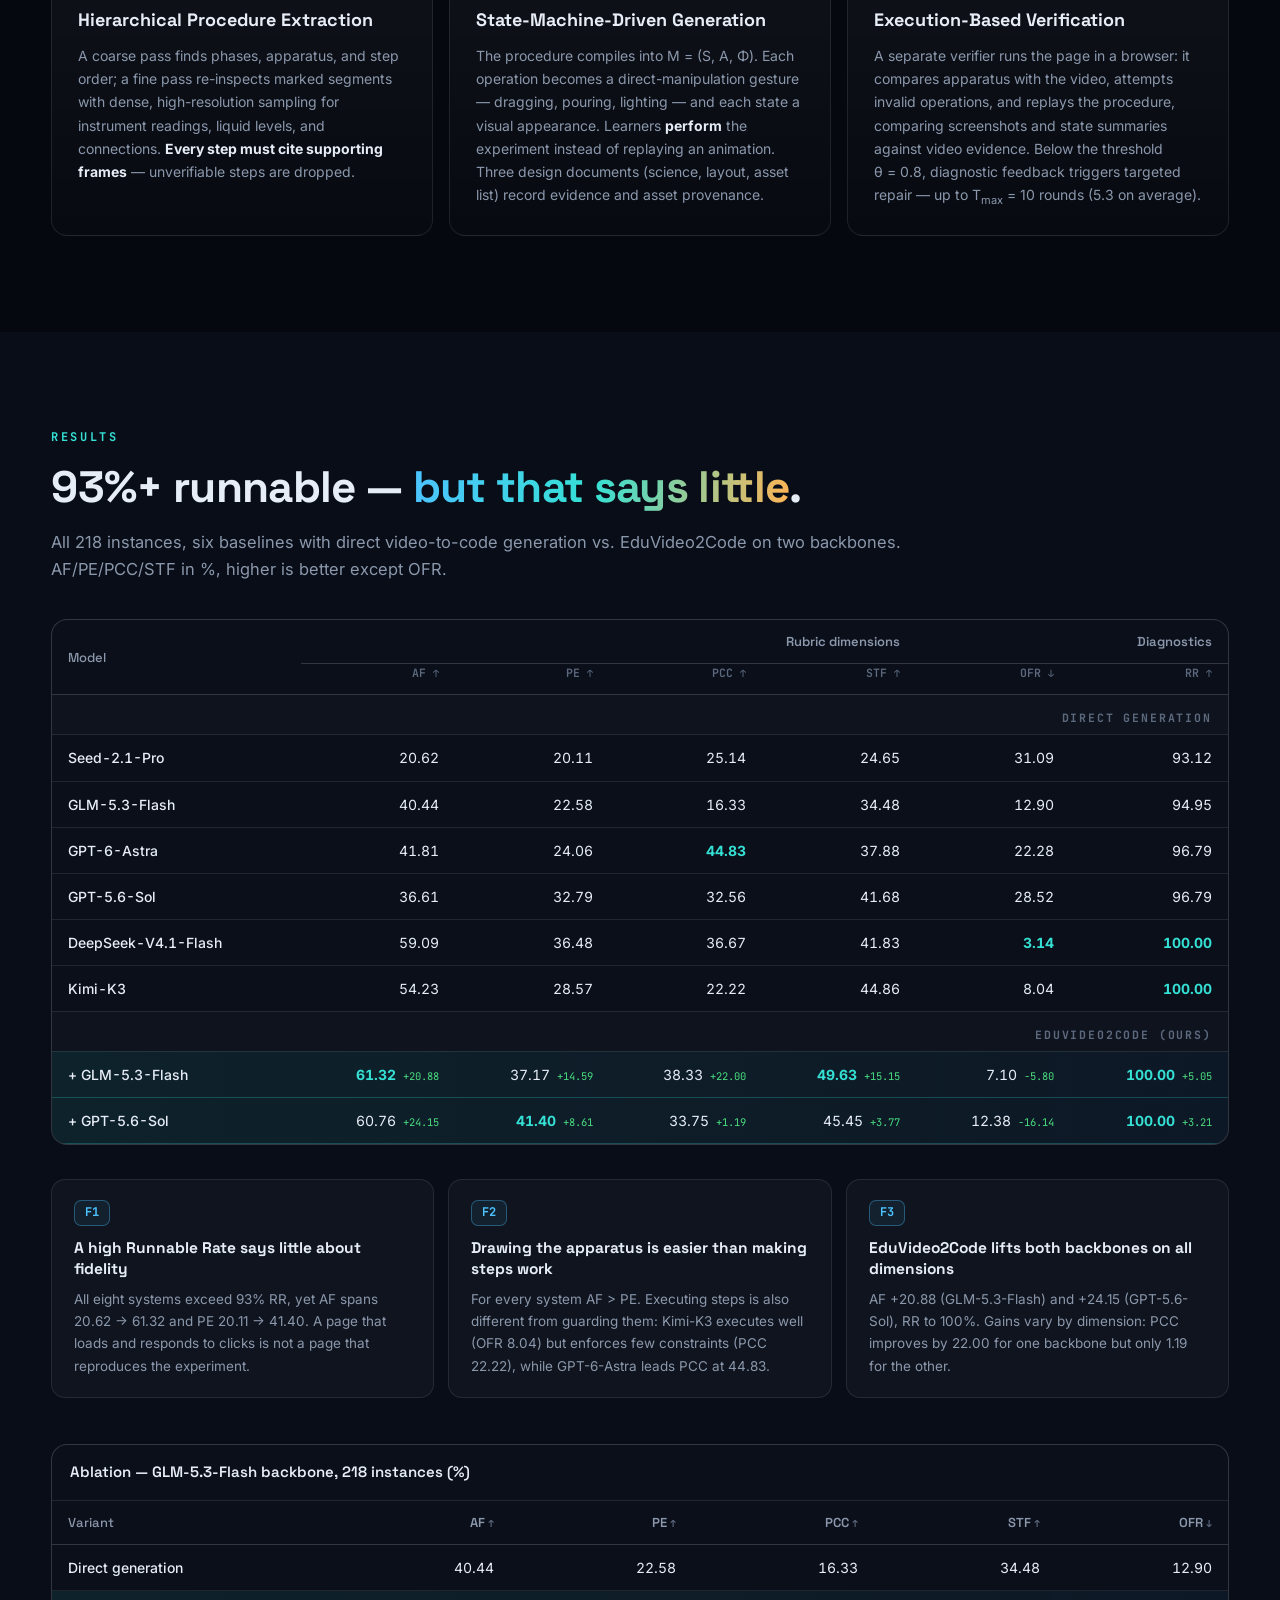
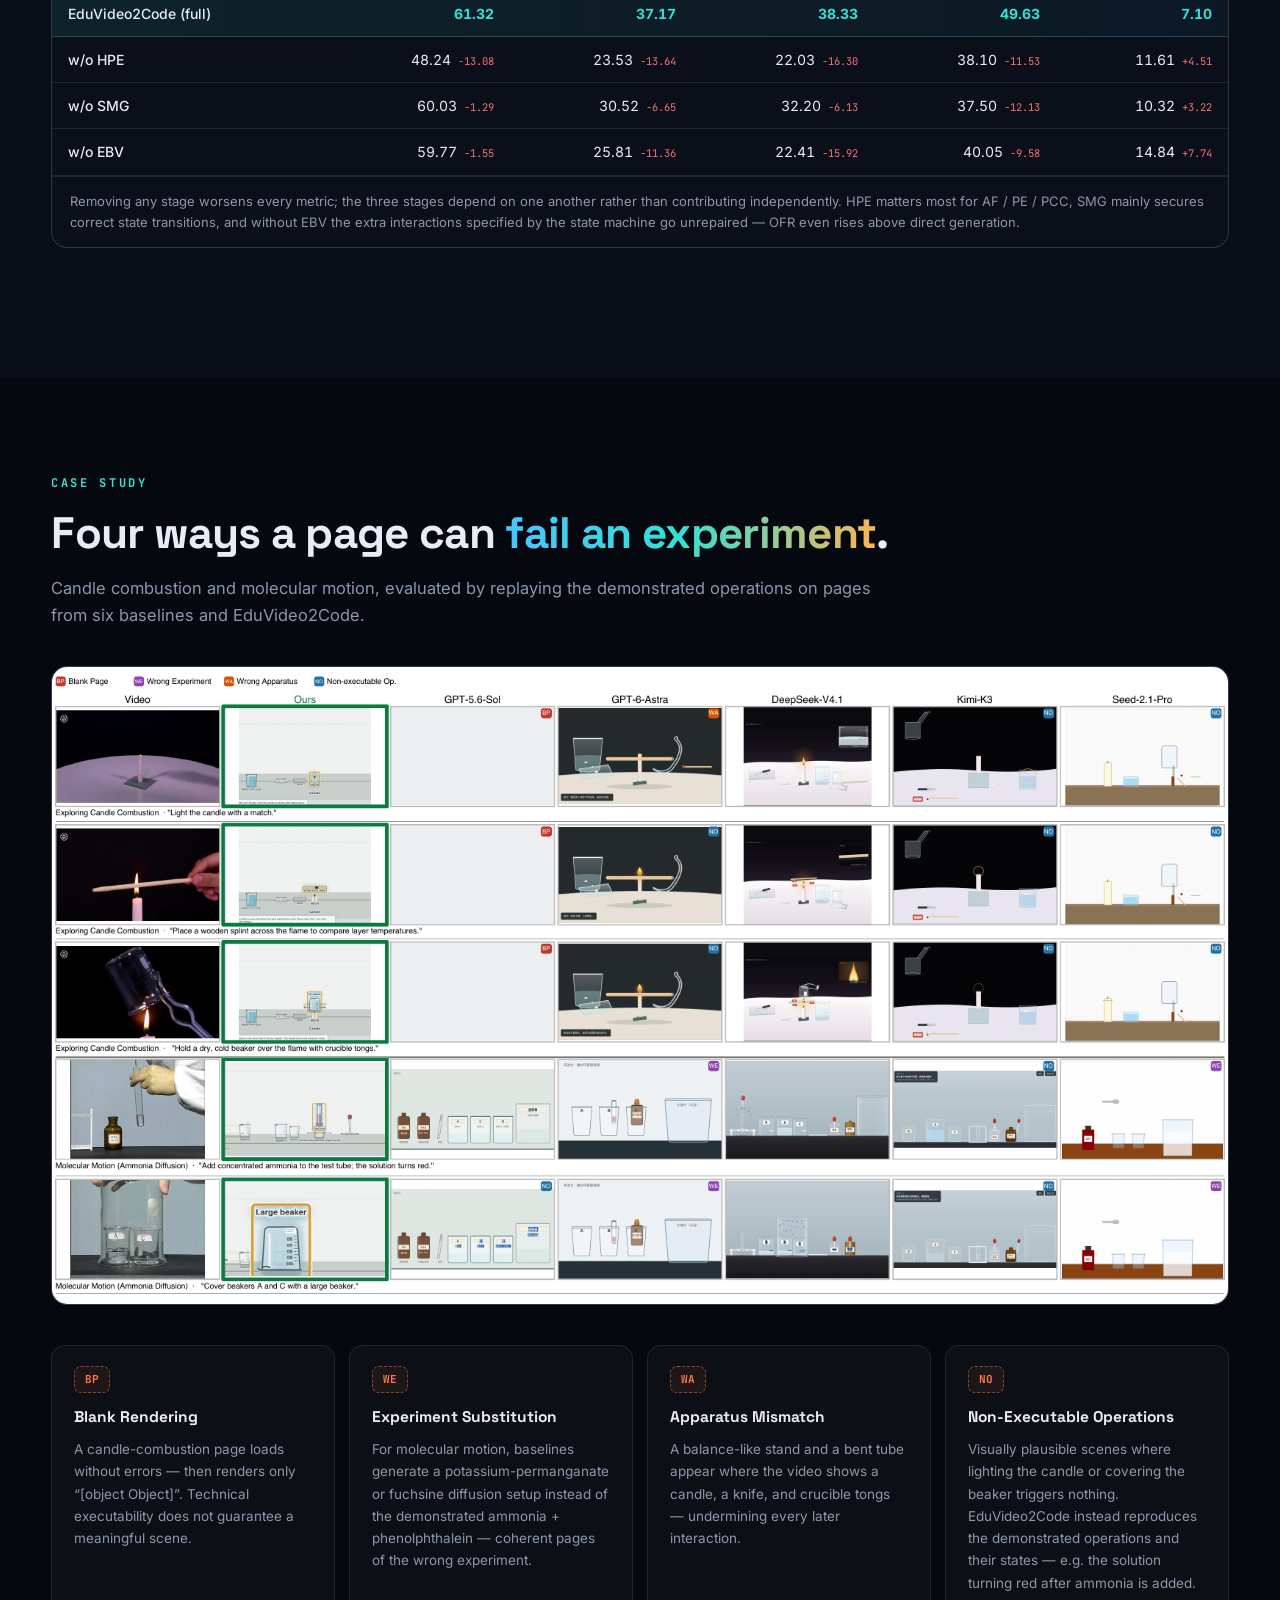
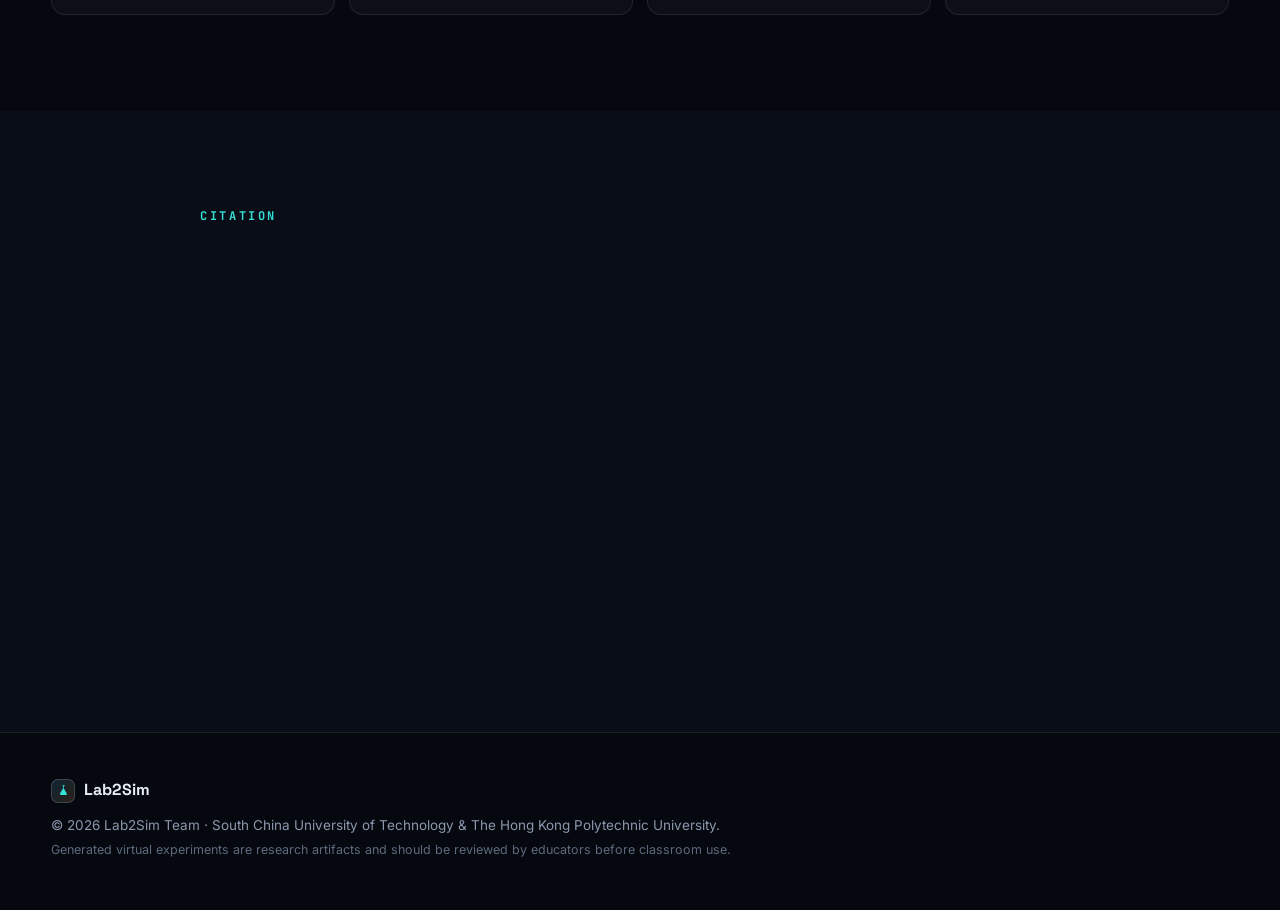
==== commit 28f66377: "Demo section: keep hydrogen only, overlay badges, aligned frames, single CTA" ====
--- a/index.html
+++ b/index.html
@@ -14,7 +14,7 @@
   <link rel="preconnect" href="https://fonts.googleapis.com" />
   <link rel="preconnect" href="https://fonts.gstatic.com" crossorigin />
   <link href="https://fonts.googleapis.com/css2?family=Inter:wght@400;500;600;700&family=JetBrains+Mono:wght@400;500;700&family=Space+Grotesk:wght@500;600;700&display=swap" rel="stylesheet" />
-  <link rel="stylesheet" href="static/css/style.css?v=1" />
+  <link rel="stylesheet" href="static/css/style.css?v=3" />
 </head>
 <body>
   <div class="scroll-progress" id="scrollProgress"></div>
@@ -154,9 +154,9 @@
       <div class="video-duo reveal">
         <figure class="video-card">
           <div class="video-frame">
+            <span class="v-tag src">source video</span>
             <video src="static/videos/original.mp4" controls muted loop playsinline preload="metadata"></video>
           </div>
-          <figcaption><span class="v-tag src">source video</span> Real-world demonstration · hydrogen burning in air</figcaption>
         </figure>
         <div class="duo-arrow" aria-hidden="true">
           <span class="duo-core">Lab2Sim</span>
@@ -164,19 +164,18 @@
         </div>
         <figure class="video-card">
           <div class="video-frame">
+            <span class="v-tag gen">EduVideo2Code output</span>
             <video src="static/videos/simulation.webm" controls muted loop playsinline preload="metadata"></video>
           </div>
-          <figcaption><span class="v-tag gen">EduVideo2Code output</span> Generated interactive experiment · browser screen capture</figcaption>
         </figure>
       </div>
 
       <div class="try-row reveal">
-        <span class="try-label">These pages are real, runnable outputs — try them yourself:</span>
-        <a href="demos/hydrogen-combustion/index.html" target="_blank" rel="noopener">💧 Hydrogen Combustion</a>
-        <a href="demos/molecular-motion/index.html" target="_blank" rel="noopener">🧪 Molecular Motion</a>
-        <a href="demos/candle-combustion/index.html" target="_blank" rel="noopener">🕯️ Candle Combustion</a>
-        <a href="demos/sulfur-combustion/index.html" target="_blank" rel="noopener">🔥 Sulfur Combustion</a>
-        <span class="try-note">open in a new tab · featured case: drag the match, light the hydrogen</span>
+        <a class="try-cta" href="demos/hydrogen-combustion/index.html" target="_blank" rel="noopener">
+          <svg viewBox="0 0 24 24" aria-hidden="true"><path fill="currentColor" d="M8 5v14l11-7z"/></svg>
+          Try the live experiment yourself
+        </a>
+        <span class="try-note">opens in a new tab · drag the match, light the hydrogen, cover the flame</span>
       </div>
 
       <div class="pipeline reveal">
@@ -418,6 +417,6 @@
     <p id="lbCap"></p>
   </div>
 
-  <script src="static/js/main.js?v=1"></script>
+  <script src="static/js/main.js?v=2"></script>
 </body>
 </html>
--- a/static/css/style.css
+++ b/static/css/style.css
@@ -250,24 +250,24 @@
    ============================================================ */
 .video-duo {
   display: grid; grid-template-columns: 1fr auto 1fr; gap: 18px;
-  align-items: stretch; margin-bottom: 22px;
-}
-.video-card { margin: 0; display: flex; flex-direction: column; gap: 10px; }
+  align-items: stretch; margin-bottom: 24px;
+}
+.video-card { margin: 0; display: flex; }
 .video-frame {
+  position: relative; width: 100%;
+  aspect-ratio: 640 / 430;              /* unify frame height; videos letterbox inside */
   border-radius: 14px; overflow: hidden; border: 1px solid var(--line-2);
-  background: #0b1220; box-shadow: 0 20px 60px rgba(0, 0, 0, 0.45); flex: 1;
-  display: flex; align-items: center;
-}
-.video-frame video { display: block; width: 100%; height: auto; }
-.video-card figcaption {
-  font-size: 13px; color: var(--muted); display: flex; align-items: center; gap: 9px; flex-wrap: wrap;
-}
+  background: #0b1220; box-shadow: 0 20px 60px rgba(0, 0, 0, 0.45);
+}
+.video-frame video { display: block; width: 100%; height: 100%; object-fit: cover; }
 .v-tag {
+  position: absolute; top: 10px; left: 10px; z-index: 2;
   font-family: var(--mono); font-size: 10.5px; font-weight: 700; letter-spacing: 0.08em;
-  text-transform: uppercase; padding: 3px 9px; border-radius: 6px; white-space: nowrap;
-}
-.v-tag.src { color: var(--cyan); background: rgba(76, 195, 255, 0.1); border: 1px solid rgba(76, 195, 255, 0.3); }
-.v-tag.gen { color: var(--teal); background: rgba(53, 224, 212, 0.1); border: 1px solid rgba(53, 224, 212, 0.35); }
+  text-transform: uppercase; padding: 3px 10px; border-radius: 7px; white-space: nowrap;
+  background: rgba(5, 8, 15, 0.72); backdrop-filter: blur(6px);
+}
+.v-tag.src { color: var(--cyan); border: 1px solid rgba(76, 195, 255, 0.4); }
+.v-tag.gen { color: var(--teal); border: 1px solid rgba(53, 224, 212, 0.45); }
 .duo-arrow {
   display: flex; flex-direction: column; align-items: center; justify-content: center; gap: 8px;
   color: var(--teal); min-width: 86px;
@@ -279,18 +279,23 @@
 }
 
 .try-row {
-  display: flex; flex-wrap: wrap; align-items: center; gap: 10px;
-  border: 1px dashed var(--line-2); border-radius: var(--rad);
-  padding: 14px 18px; background: var(--panel); margin-bottom: 48px;
-}
-.try-label { font-size: 13.5px; color: var(--muted); }
-.try-row a {
-  font-family: var(--disp); font-size: 13.5px; font-weight: 600; color: var(--text);
-  border: 1px solid var(--line-2); background: var(--panel-2); border-radius: 9px;
-  padding: 7px 14px; transition: border-color 0.2s, color 0.2s, transform 0.2s;
-}
-.try-row a:hover { border-color: var(--teal); color: var(--teal); transform: translateY(-1px); }
-.try-note { font-family: var(--mono); font-size: 11.5px; color: var(--faint); margin-left: auto; }
+  display: flex; flex-direction: column; align-items: center; gap: 10px;
+  margin-bottom: 48px;
+}
+.try-cta {
+  display: inline-flex; align-items: center; gap: 10px;
+  font-family: var(--disp); font-size: 15px; font-weight: 600; color: var(--teal);
+  border: 1px solid rgba(53, 224, 212, 0.45); background: rgba(53, 224, 212, 0.06);
+  border-radius: 12px; padding: 12px 26px;
+  transition: border-color 0.2s, background 0.2s, transform 0.2s, box-shadow 0.2s;
+}
+.try-cta svg { width: 16px; height: 16px; }
+.try-cta:hover {
+  border-color: var(--teal); background: rgba(53, 224, 212, 0.12);
+  color: var(--teal); transform: translateY(-2px);
+  box-shadow: 0 8px 28px rgba(53, 224, 212, 0.18);
+}
+.try-note { font-family: var(--mono); font-size: 11.5px; color: var(--faint); text-align: center; }
 
 /* ---------- pipeline terminal ---------- */
 .pipeline { margin-top: 8px; }
